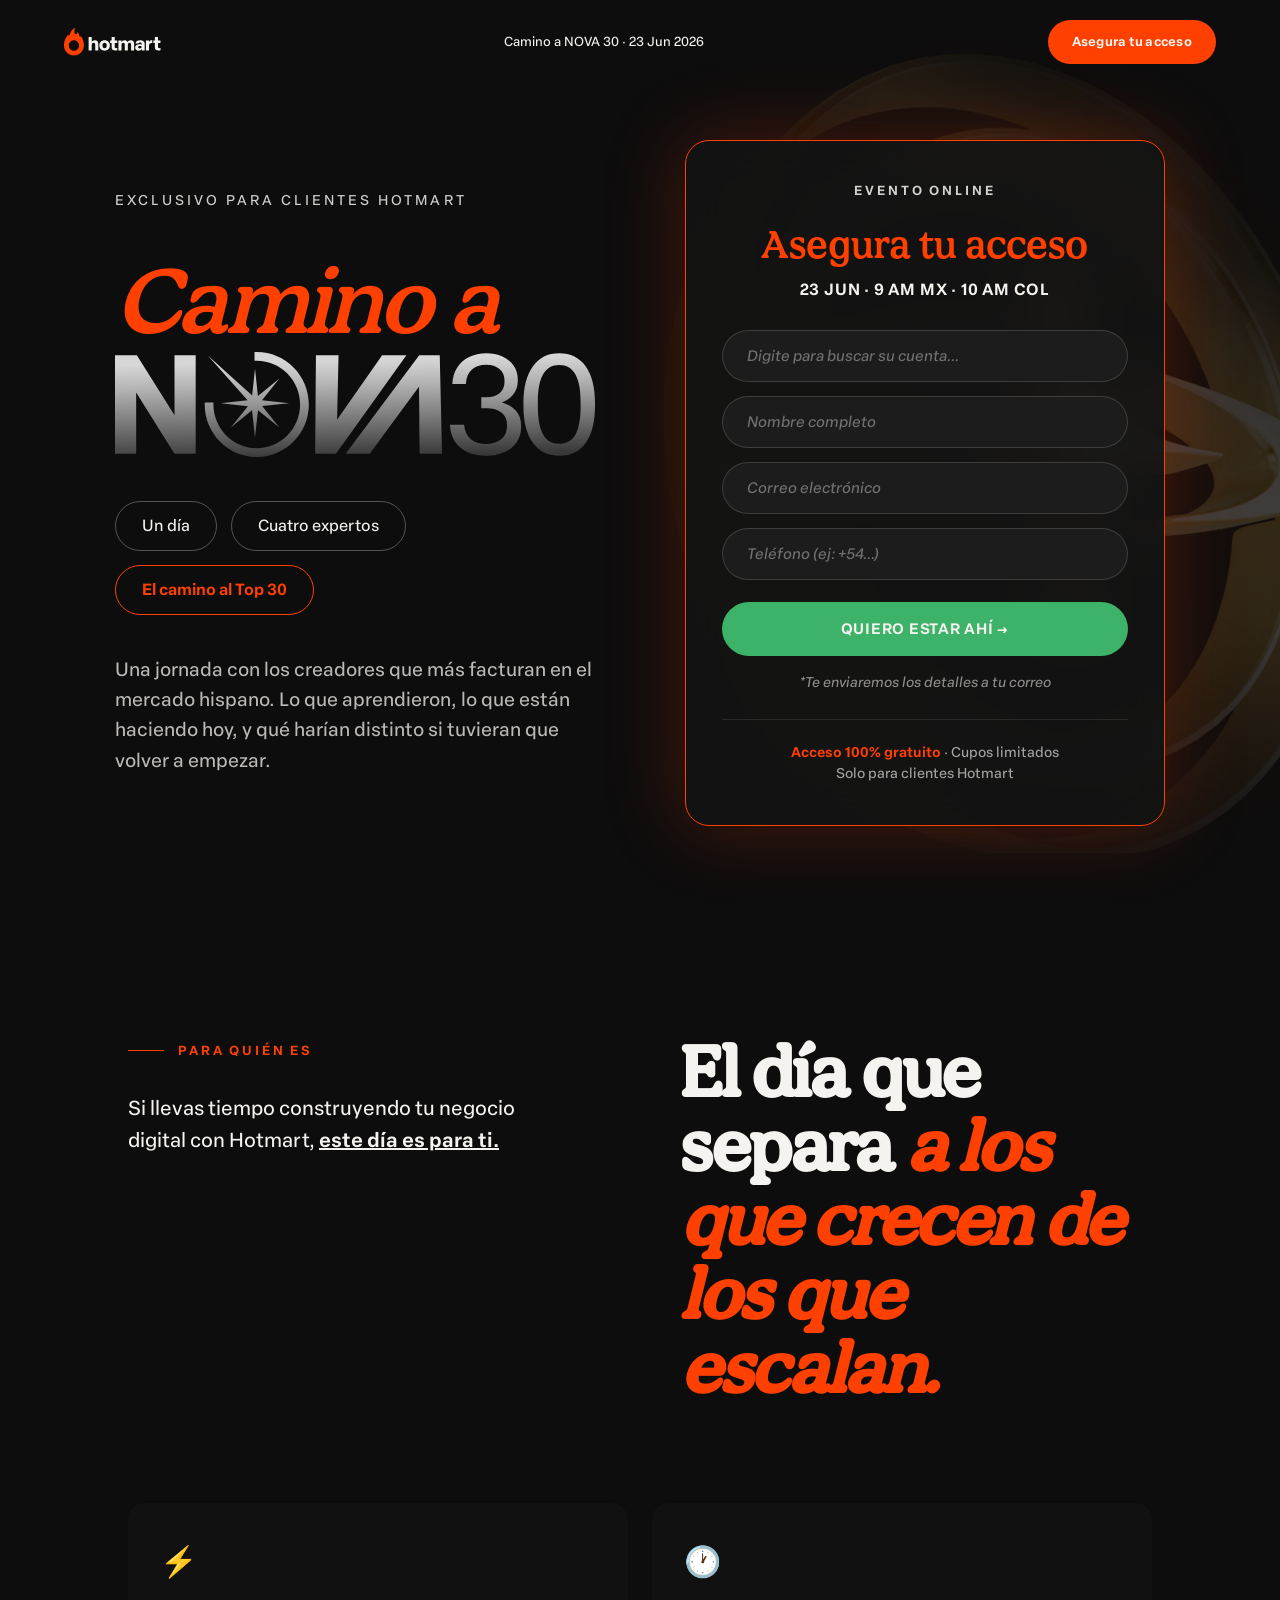
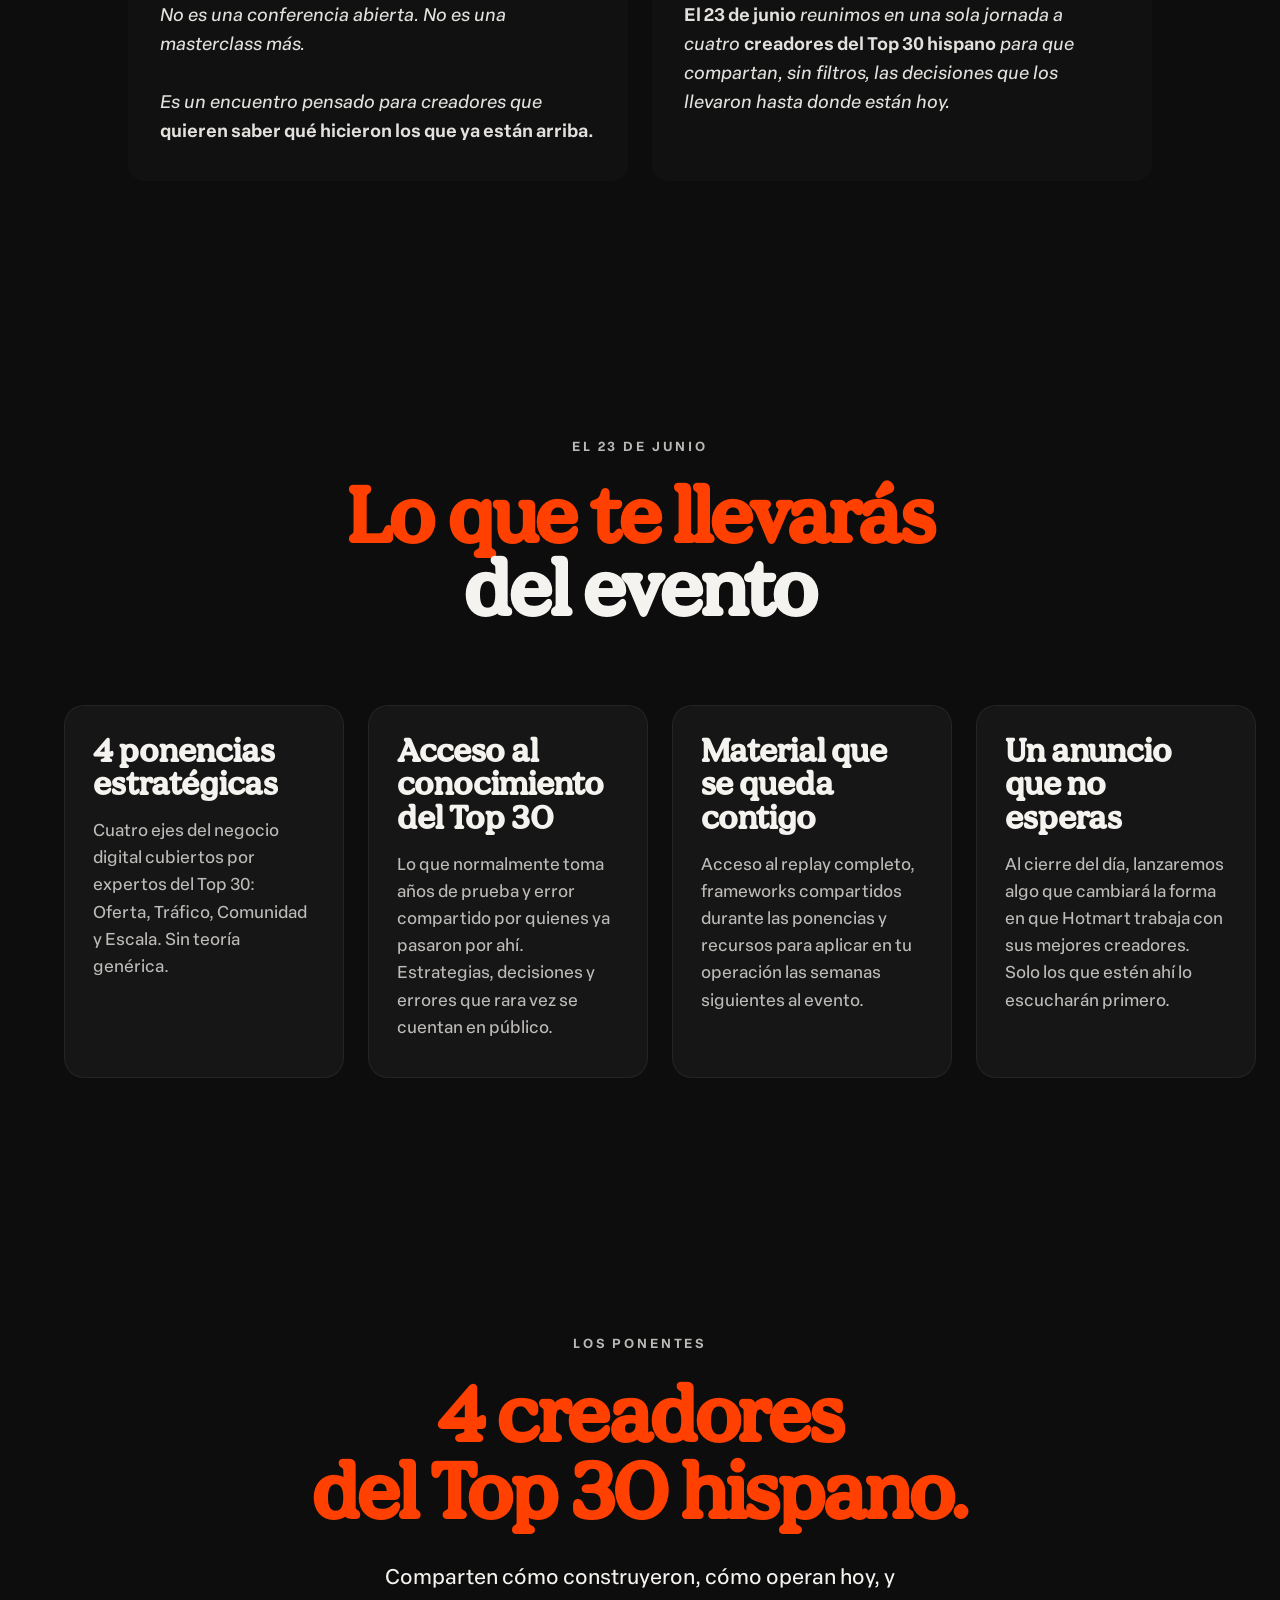
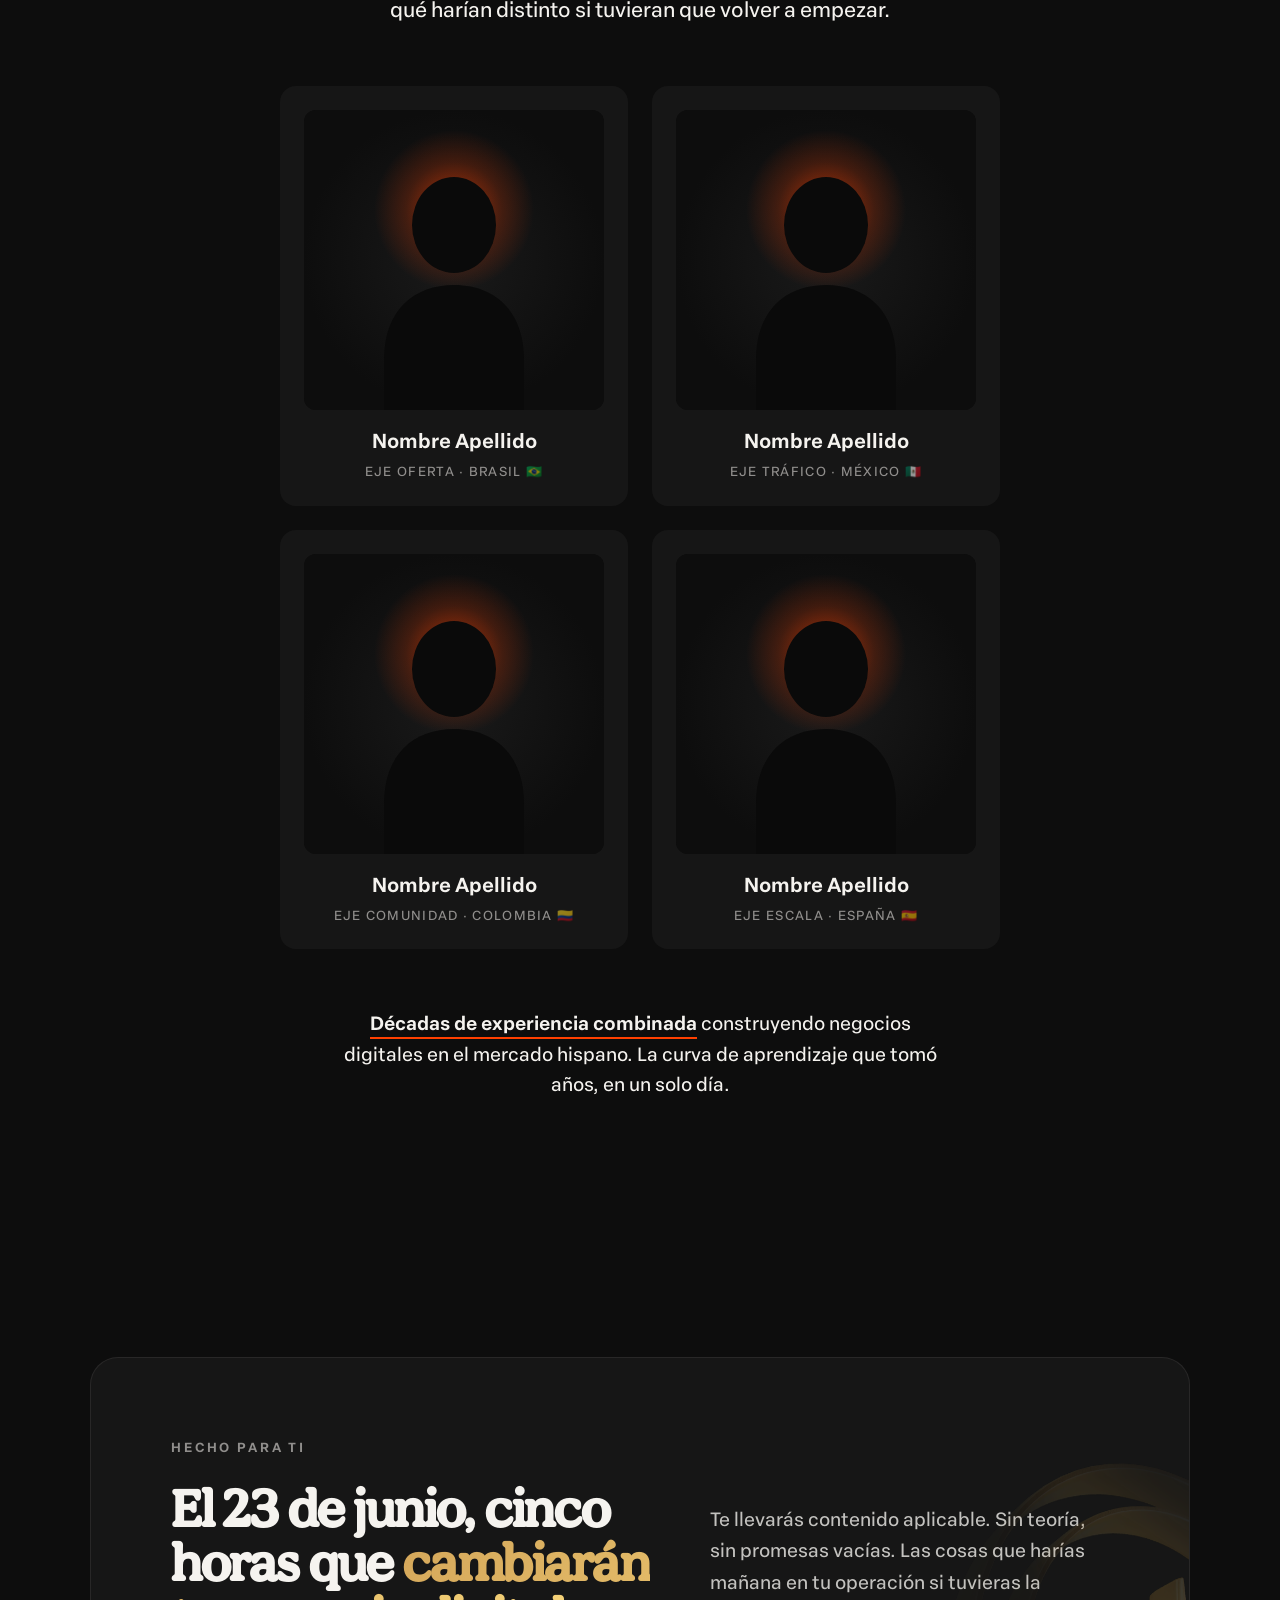
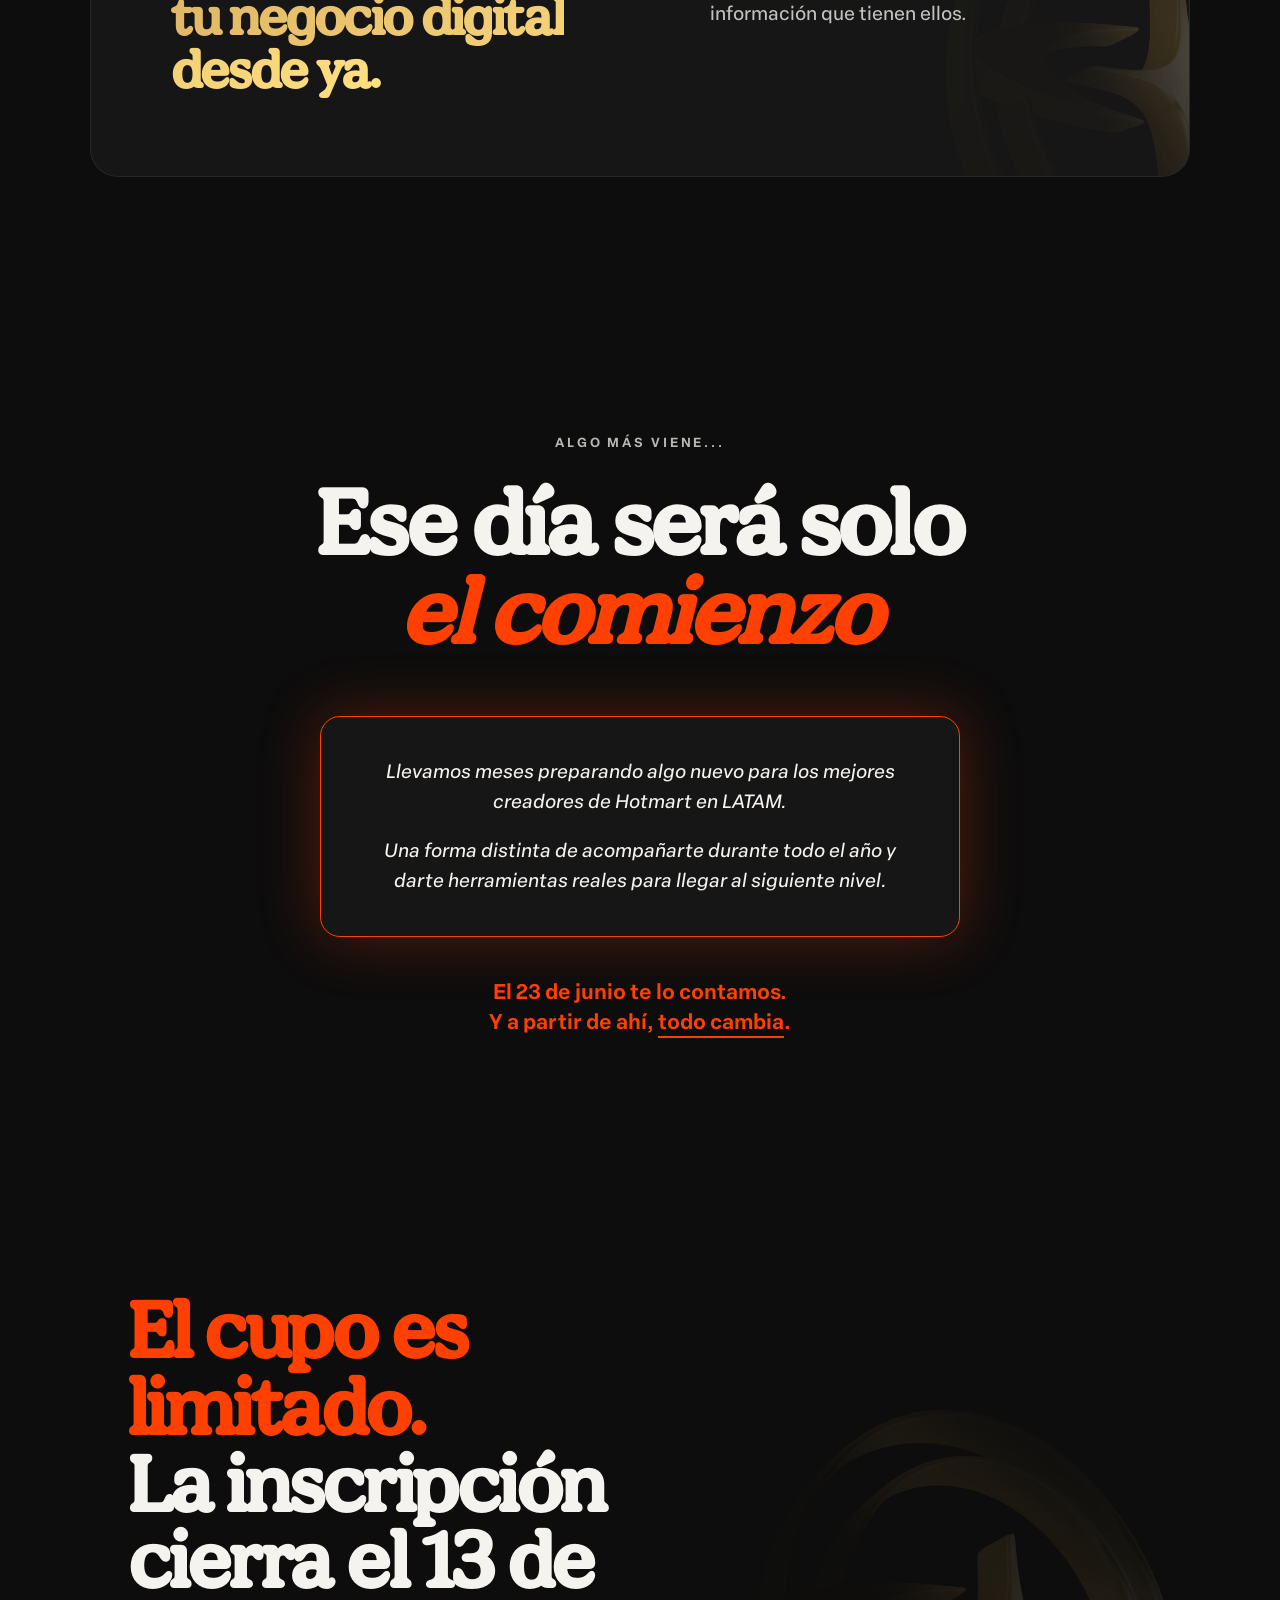
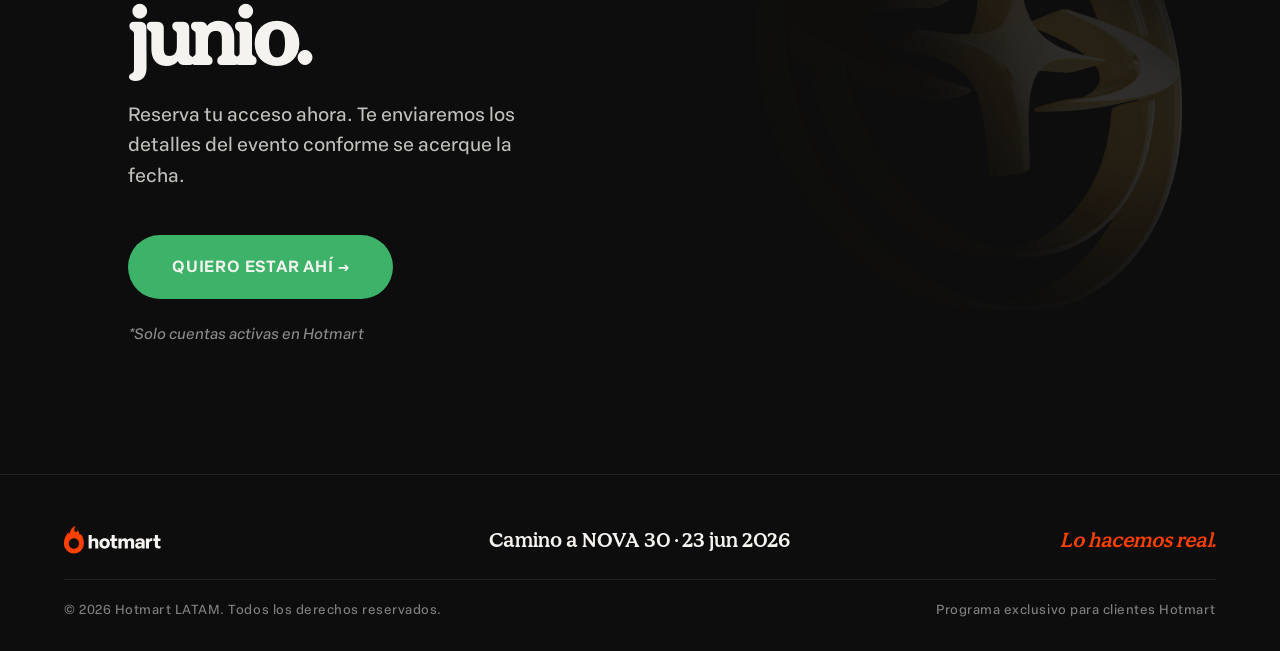
==== index.html @ ebf817f1 "fix: forzando deploy para leer clave api" ====
<!DOCTYPE html>
<html lang="es">
<head>
<meta charset="UTF-8">
<meta name="viewport" content="width=device-width, initial-scale=1.0">
<title>Camino a NOVA 30 — Hotmart</title>
<meta name="description" content="Una jornada con los creadores que más facturan en el mercado hispano. 23 de junio 2026. Exclusivo para clientes Hotmart.">
<meta property="og:title" content="Camino a NOVA 30 — Hotmart">
<meta property="og:description" content="Un día. Cuatro expertos. El camino al Top 30.">
<meta property="og:type" content="website">
<link rel="preload" href="assets/fonts/HotmartDisplay-Regular.woff2" as="font" type="font/woff2" crossorigin>
<link rel="preload" href="assets/fonts/HotmartSansRegular.woff2" as="font" type="font/woff2" crossorigin>
<link rel="stylesheet" href="css/base.css">
<link rel="stylesheet" href="css/blocks.css">
</head>
<body>

<!-- Grano global -->
<div class="grain-overlay"></div>

<!-- ============ NAV ============ -->
<nav class="nav" id="nav">
  <a href="#hero" class="nav-logo">
    <img src="assets/logos/ES_Hotmart_Logo_02_Color_Negative.svg" alt="Hotmart">
  </a>
  <div class="nav-meta">
    <span>Camino a NOVA 30 · 23 Jun 2026</span>
  </div>
  <a href="#form-target" class="nav-cta">Asegura tu acceso</a>
</nav>

<!-- ============ HERO ============ -->
<section class="hero" id="hero">
  <div class="hero-orb">
    <img src="assets/orbs/orb-gold.svg" alt="">
  </div>

  <div class="hero-content">
    <div class="hero-eyebrow">EXCLUSIVO PARA CLIENTES HOTMART</div>

    <h1>
      <span class="hero-camino display">Camino a</span>
      <span class="hero-nova">
        <img src="assets/logos/nova30-logo.svg" alt="NOVA 30">
      </span>
    </h1>

    <div class="hero-chips">
      <span class="hero-chip">Un día</span>
      <span class="hero-chip">Cuatro expertos</span>
      <span class="hero-chip accent">El camino al Top 30</span>
    </div>

    <p class="hero-subtitle">
      Una jornada con los creadores que más facturan en el mercado hispano. Lo que aprendieron, lo que están haciendo hoy, y qué harían distinto si tuvieran que volver a empezar.
    </p>
  </div>

  <div class="hero-form-wrap" id="form-target">
    <form class="hero-form" id="hero-form" novalidate>
      <p class="form-tag">EVENTO ONLINE</p>
      <h2 class="form-title">Asegura tu acceso</h2>
      <p class="form-date">23 JUN · 9 AM MX · 10 AM COL</p>

    <div class="form-field">
      <input list="contas-list" id="conta-input" class="form-input" placeholder="Digite para buscar su cuenta..." required>
      <datalist id="contas-list">
        </datalist>
      <input type="hidden" name="unique_id" id="unique_id_real">
    </div>

    <div class="form-field">
      <input type="text" name="name" id="nome-completo" class="form-input" placeholder="Nombre completo" required autocomplete="name">
    </div>

    <div class="form-field">
      <input type="email" name="email" id="correo-electronico" class="form-input" placeholder="Correo electrónico" required autocomplete="email">
    </div>

    <div class="form-field">
      <input type="tel" name="phone" id="telefono-cliente" class="form-input" placeholder="Teléfono (ej: +54...)" required>
    </div>

      <button type="submit" class="form-submit">QUIERO ESTAR AHÍ →</button>

      <div class="form-error" role="alert"></div>
      <div class="form-success" role="status"></div>

      <p class="form-helper">*Te enviaremos los detalles a tu correo</p>

      <div class="form-trust">
        <strong>Acceso 100% gratuito</strong> · Cupos limitados<br>
        Solo para clientes Hotmart
      </div>
    </form>
  </div>
</section>

<!-- ============ BLOQUE 2 — PARA QUIÉN ES ============ -->
<section class="para-quien">
  <div class="container">
    <div class="para-quien-grid">
      <div class="reveal">
        <div class="eyebrow">PARA QUIÉN ES</div>
        <p class="para-quien-intro">
          Si llevas tiempo construyendo tu negocio digital con Hotmart, <strong><u>este día es para ti.</u></strong>
        </p>
      </div>
      <div class="reveal" data-reveal-delay="100">
        <h2 class="para-quien-title display">
          El día que separa <em>a los que crecen de los que escalan.</em>
        </h2>
      </div>
    </div>

    <div class="para-quien-cards">
      <div class="pq-card reveal" data-reveal-delay="200">
        <div class="pq-card-icon">⚡</div>
        <p>
          <em>No es una conferencia abierta. No es una masterclass más.</em><br><br>
          Es un encuentro pensado para creadores que <strong>quieren saber qué hicieron los que ya están arriba.</strong>
        </p>
      </div>
      <div class="pq-card reveal" data-reveal-delay="300">
        <div class="pq-card-icon">🕐</div>
        <p>
          <em><strong>El 23 de junio</strong> reunimos en una sola jornada a cuatro <strong>creadores del Top 30 hispano</strong> para que compartan, sin filtros, las decisiones que los llevaron hasta donde están hoy.</em>
        </p>
      </div>
    </div>
  </div>
</section>

<!-- ============ BLOQUE 3 — QUÉ TE LLEVARÁS ============ -->
<section class="que-llevaras">
  <div class="que-llevaras-header reveal">
    <span class="que-llevaras-eyebrow">EL 23 DE JUNIO</span>
    <h2 class="que-llevaras-title display">
      <span class="accent">Lo que te llevarás</span><br>del evento
    </h2>
  </div>

  <div class="cards-carousel">
    <article class="card reveal">
      <h3 class="card-title">4 ponencias estratégicas</h3>
      <p class="card-body">
        Cuatro ejes del negocio digital cubiertos por expertos del Top 30: Oferta, Tráfico, Comunidad y Escala. Sin teoría genérica.
      </p>
      <img src="assets/illustrations/card-01-robot.svg" alt="" class="card-illustration">
    </article>

    <article class="card reveal" data-reveal-delay="100">
      <h3 class="card-title">Acceso al conocimiento del Top 30</h3>
      <p class="card-body">
        Lo que normalmente toma años de prueba y error compartido por quienes ya pasaron por ahí. Estrategias, decisiones y errores que rara vez se cuentan en público.
      </p>
      <img src="assets/illustrations/card-02-astronaut.svg" alt="" class="card-illustration">
    </article>

    <article class="card reveal" data-reveal-delay="200">
      <h3 class="card-title">Material que se queda contigo</h3>
      <p class="card-body">
        Acceso al replay completo, frameworks compartidos durante las ponencias y recursos para aplicar en tu operación las semanas siguientes al evento.
      </p>
      <img src="assets/illustrations/card-03-notebook.svg" alt="" class="card-illustration">
    </article>

    <article class="card reveal" data-reveal-delay="300">
      <h3 class="card-title">Un anuncio que no esperas</h3>
      <p class="card-body">
        Al cierre del día, lanzaremos algo que cambiará la forma en que Hotmart trabaja con sus mejores creadores. Solo los que estén ahí lo escucharán primero.
      </p>
      <img src="assets/illustrations/card-04-bird.svg" alt="" class="card-illustration">
    </article>
  </div>
</section>

<!-- ============ BLOQUE 4 — LOS PONENTES ============ -->
<section class="ponentes">
  <div class="container reveal">
    <div class="ponentes-eyebrow">LOS PONENTES</div>
    <h2 class="ponentes-title display">4 creadores<br>del Top 30 hispano.</h2>
    <p class="ponentes-subtitle">
      Comparten cómo construyeron, cómo operan hoy, y qué harían distinto si tuvieran que volver a empezar.
    </p>

    <div class="ponentes-grid">
      <div class="ponente-card">
        <div class="ponente-img"><img src="assets/speakers/placeholder.svg" alt=""></div>
        <div class="ponente-name">Nombre Apellido</div>
        <div class="ponente-eje">Eje Oferta · Brasil 🇧🇷</div>
      </div>
      <div class="ponente-card">
        <div class="ponente-img"><img src="assets/speakers/placeholder.svg" alt=""></div>
        <div class="ponente-name">Nombre Apellido</div>
        <div class="ponente-eje">Eje Tráfico · México 🇲🇽</div>
      </div>
      <div class="ponente-card">
        <div class="ponente-img"><img src="assets/speakers/placeholder.svg" alt=""></div>
        <div class="ponente-name">Nombre Apellido</div>
        <div class="ponente-eje">Eje Comunidad · Colombia 🇨🇴</div>
      </div>
      <div class="ponente-card">
        <div class="ponente-img"><img src="assets/speakers/placeholder.svg" alt=""></div>
        <div class="ponente-name">Nombre Apellido</div>
        <div class="ponente-eje">Eje Escala · España 🇪🇸</div>
      </div>
    </div>

    <p class="ponentes-footer">
      <strong>Décadas de experiencia combinada</strong> construyendo negocios digitales en el mercado hispano. La curva de aprendizaje que tomó años, en un solo día.
    </p>
  </div>
</section>

<!-- ============ BLOQUE 5 — PERSONALIZADO ============ -->
<section class="personalizado">
  <div class="personalizado-card gold">
    <img src="assets/orbs/orb-gold.svg" alt="" class="personalizado-orb">
    <div class="personalizado-content">
      <div class="personalizado-tag">HECHO PARA TI</div>
      <h2 class="personalizado-title display">
        El 23 de junio, cinco horas que <span class="accent">cambiarán tu negocio digital desde ya.</span>
      </h2>
    </div>
    <div class="personalizado-body">
      <p>Te llevarás contenido aplicable. Sin teoría, sin promesas vacías. Las cosas que harías mañana en tu operación si tuvieras la información que tienen ellos.</p>
    </div>
  </div>
</section>

<!-- ============ BLOQUE 6 — TEASER ============ -->
<section class="teaser">
  <div class="container reveal">
    <div class="teaser-eyebrow">ALGO MÁS VIENE...</div>
    <h2 class="teaser-title display">
      Ese día será solo<br><span class="accent">el comienzo</span>
    </h2>

    <div class="teaser-box reveal" data-reveal-delay="200">
      <p>Llevamos meses preparando algo nuevo para los mejores creadores de Hotmart en LATAM.</p>
      <p>Una forma distinta de acompañarte durante todo el año y darte herramientas reales para llegar al siguiente nivel.</p>
    </div>

    <p class="teaser-payoff reveal" data-reveal-delay="400">
      El 23 de junio te lo contamos.<br>Y a partir de ahí, <strong>todo cambia</strong>.
    </p>
  </div>
</section>

<!-- ============ BLOQUE 7 — CIERRE ============ -->
<section class="cierre" id="cierre">
  <img src="assets/orbs/orb-gold.svg" alt="" class="cierre-orb">
  <div class="container">
    <div class="cierre-content reveal">
      <h2 class="cierre-title display">
        <span class="accent">El cupo es limitado.</span><br>La inscripción cierra el 13 de junio.
      </h2>
      <p class="cierre-subtitle">
        Reserva tu acceso ahora. Te enviaremos los detalles del evento conforme se acerque la fecha.
      </p>
      <a href="#form-target" class="cierre-cta">QUIERO ESTAR AHÍ →</a>
      <p class="cierre-note">*Solo cuentas activas en Hotmart</p>
    </div>
  </div>
</section>

<!-- ============ FOOTER ============ -->
<footer class="footer">
  <div class="footer-grid">
    <div class="footer-logo">
      <img src="assets/logos/ES_Hotmart_Logo_02_Color_Negative.svg" alt="Hotmart">
    </div>
    <div class="footer-event">Camino a NOVA 30 · 23 jun 2026</div>
    <div class="footer-tagline">Lo hacemos real.</div>
  </div>
  <div class="footer-meta">
    <span>© 2026 Hotmart LATAM. Todos los derechos reservados.</span>
    <span>Programa exclusivo para clientes Hotmart</span>
  </div>
</footer>

<script src="js/main.js"></script>

<script>
document.addEventListener('DOMContentLoaded', function() {
    const contasInput = document.getElementById('conta-input');
    const datalist = document.getElementById('contas-list');
    const hiddenInput = document.getElementById('unique_id_real');
    
    let nombreGrupoSeleccionado = "";

    // 1. Descarga la lista de cuentas desde Vercel
    fetch('./comunidad_gold_account_names.json')
        .then(response => {
            if (!response.ok) throw new Error('Archivo de cuentas no encontrado');
            return response.json();
        })
        .then(data => {
            datalist.innerHTML = "";
            data.forEach(item => {
                const option = document.createElement('option');
                // Formato: Grupo - Nombre de la cuenta
                option.value = `${item.account_group_name} - ${item.user_account_name}`;
                option.setAttribute('data-id', item.unique_id);
                option.setAttribute('data-grupo', item.account_group_name);
                datalist.appendChild(option);
            });
            console.log("Cuentas cargadas con éxito.");
        })
        .catch(error => console.error('Error al cargar cuentas:', error));

    // 2. Detecta qué cuenta seleccionó el usuario para extraer su ID y Grupo
    contasInput.addEventListener('input', function() {
        const val = this.value;
        const options = datalist.options;
        hiddenInput.value = "";
        nombreGrupoSeleccionado = "";

        for (let i = 0; i < options.length; i++) {
            if (options[i].value === val) {
                hiddenInput.value = options[i].getAttribute('data-id');
                nombreGrupoSeleccionado = options[i].getAttribute('data-grupo');
                break;
            }
        }
    });

    // 3. Envía los datos de forma segura hacia api/subscribe.js
    document.getElementById('form-inscricao').addEventListener('submit', async function(e) {
        e.preventDefault();

        // Validación: Si el usuario escribió algo que no está en la lista
        if (!hiddenInput.value) {
            alert("Por favor, seleccione una cuenta válida de la lista desplegable.");
            return;
        }

        const datosFormulario = {
            email: document.getElementById('correo-electronico').value,
            nombre: document.getElementById('nome-completo').value,
            telefono: document.getElementById('telefono-cliente').value,
            unique_id: hiddenInput.value,
            nombre_grupo: nombreGrupoSeleccionado
        };

        // Cambiamos el estado del botón para que el usuario sepa que se está procesando
        const botonEnviar = document.querySelector('.form-submit');
        const textoOriginal = botonEnviar.innerText;
        botonEnviar.disabled = true;
        botonEnviar.innerText = "Procesando...";

        try {
            const respuesta = await fetch('/api/subscribe', {
                method: 'POST',
                headers: { 'Content-Type': 'application/json' },
                body: JSON.stringify(datosFormulario)
            });

            if (respuesta.ok) {
                alert("¡Inscripción exitosa!");
                this.reset();
            } else {
                alert("Hubo un error en la inscripción. Por favor, intente de nuevo.");
            }
        } catch (error) {
            console.error("Error de conexión:", error);
            alert("Error de conexión con el servidor.");
        } finally {
            botonEnviar.disabled = false;
            botonEnviar.innerText = textoOriginal;
        }
    });
});
</script>

</body>
</html>
---- css/base.css ----
/* ============================================
   FUENTES HOTMART OFICIALES
   ============================================ */
@font-face {
  font-family: 'Hotmart Display';
  src: url('../assets/fonts/HotmartDisplay-Regular.woff2') format('woff2');
  font-weight: 400;
  font-style: normal;
  font-display: swap;
}
@font-face {
  font-family: 'Hotmart Sans';
  src: url('../assets/fonts/HotmartSansLight.woff2') format('woff2');
  font-weight: 300;
  font-style: normal;
  font-display: swap;
}
@font-face {
  font-family: 'Hotmart Sans';
  src: url('../assets/fonts/HotmartSansRegular.woff2') format('woff2');
  font-weight: 400;
  font-style: normal;
  font-display: swap;
}
@font-face {
  font-family: 'Hotmart Sans';
  src: url('../assets/fonts/HotmartSans-Italic.woff2') format('woff2');
  font-weight: 400;
  font-style: italic;
  font-display: swap;
}
@font-face {
  font-family: 'Hotmart Sans';
  src: url('../assets/fonts/HotmartSansBold.woff2') format('woff2');
  font-weight: 700;
  font-style: normal;
  font-display: swap;
}

/* ============================================
   VARIABLES GLOBALES (fácil de editar)
   ============================================ */
:root {
  /* Colores Hotmart oficiales */
  --orange: #FF4000;
  --orange-hover: #E63800;
  --black: #0D0D0D;
  --black-soft: #1A1A1A;
  --black-card: #161616;
  --cream: #F5F3EF;
  --cream-warm: #EFEAE0;
  --grey-200: #D9D2C7;
  --grey-500: #8A8580;
  --grey-700: #4A4642;

  /* Variantes por tier */
  --gold: #D4A75A;
  --gold-light: #FFE082;
  --silver: #C0C0C0;
  --silver-light: #F0F0F0;
  --titanium: #B85A30;

  /* CTA — el botón verde del diseño */
  --cta-green: #3DB36A;
  --cta-green-hover: #2E9856;

  /* Tipografía */
  --font-display: 'Hotmart Display', Georgia, serif;
  --font-body: 'Hotmart Sans', -apple-system, BlinkMacSystemFont, sans-serif;

  /* Espaciado */
  --container: 1280px;
  --padding-section: clamp(80px, 10vw, 160px);
  --padding-x: clamp(20px, 5vw, 80px);

  /* Animación */
  --ease-out: cubic-bezier(0.16, 1, 0.3, 1);
  --ease-smooth: cubic-bezier(0.4, 0, 0.2, 1);
}

/* ============================================
   RESET MINIMAL
   ============================================ */
*, *::before, *::after {
  margin: 0;
  padding: 0;
  box-sizing: border-box;
}

html {
  scroll-behavior: smooth;
  overflow-x: hidden;
  scroll-padding-top: 90px;
}

body {
  background: var(--black);
  color: var(--cream);
  font-family: var(--font-body);
  font-size: 16px;
  line-height: 1.5;
  -webkit-font-smoothing: antialiased;
  -moz-osx-font-smoothing: grayscale;
  overflow-x: hidden;
}

img, svg {
  max-width: 100%;
  display: block;
}

button, input {
  font-family: inherit;
  font-size: inherit;
}

a {
  color: inherit;
  text-decoration: none;
}

/* ============================================
   UTILIDADES
   ============================================ */
.container {
  max-width: var(--container);
  margin: 0 auto;
  padding: 0 var(--padding-x);
}

.display {
  font-family: var(--font-display);
  letter-spacing: -0.02em;
  line-height: 0.95;
}

.eyebrow {
  color: var(--orange);
  font-size: 13px;
  font-weight: 700;
  letter-spacing: 0.22em;
  text-transform: uppercase;
  display: inline-flex;
  align-items: center;
  gap: 14px;
  margin-bottom: 32px;
}

.eyebrow::before {
  content: "";
  width: 36px;
  height: 1px;
  background: currentColor;
}

/* Grano sutil global */
.grain-overlay {
  position: fixed;
  inset: 0;
  pointer-events: none;
  z-index: 1000;
  opacity: 0.04;
  background-image: url('../assets/textures/grain.svg');
  background-size: 200px 200px;
  mix-blend-mode: overlay;
}

/* Animación de entrada al hacer scroll */
.reveal {
  opacity: 0;
  transform: translateY(40px);
  transition: opacity 0.8s var(--ease-out), transform 0.8s var(--ease-out);
}

.reveal.visible {
  opacity: 1;
  transform: translateY(0);
}

/* Reduced motion */
@media (prefers-reduced-motion: reduce) {
  *, *::before, *::after {
    animation-duration: 0.01ms !important;
    animation-iteration-count: 1 !important;
    transition-duration: 0.01ms !important;
  }
  .reveal { opacity: 1; transform: none; }
}
---- css/blocks.css ----
/* ============================================
   NAVBAR FIJO
   ============================================ */
.nav {
  position: fixed;
  top: 0;
  left: 0;
  right: 0;
  z-index: 100;
  padding: 20px var(--padding-x);
  display: flex;
  justify-content: space-between;
  align-items: center;
  background: rgba(13, 13, 13, 0);
  backdrop-filter: blur(0);
  transition: all 0.4s var(--ease-smooth);
}

.nav.scrolled {
  background: rgba(13, 13, 13, 0.92);
  backdrop-filter: blur(16px);
  padding: 14px var(--padding-x);
  border-bottom: 1px solid rgba(245, 243, 239, 0.08);
}

.nav-logo img { height: 28px; }

.nav-meta {
  display: flex;
  align-items: center;
  gap: 14px;
  color: var(--cream);
  font-size: 13px;
  font-weight: 500;
  opacity: 0;
  transition: opacity 0.4s var(--ease-smooth);
}
.nav.scrolled .nav-meta { opacity: 1; }

.nav-cta {
  background: var(--orange);
  color: var(--cream);
  padding: 12px 24px;
  border-radius: 999px;
  font-weight: 700;
  font-size: 13px;
  letter-spacing: 0.02em;
  transition: all 0.2s var(--ease-smooth);
}
.nav-cta:hover {
  background: var(--orange-hover);
  transform: translateY(-1px);
}

/* ============================================
   HERO PRINCIPAL — Bloque 1
   ============================================ */
.hero {
  position: relative;
  min-height: 100vh;
  background: var(--black);
  padding: 140px clamp(60px, 9vw, 140px) 80px;
  display: grid;
  grid-template-columns: 1fr 1fr;
  gap: clamp(60px, 7vw, 120px);
  align-items: center;
  overflow: hidden;
  max-width: 1500px;
  margin: 0 auto;
}

/* Orbe del hero — estático, sin animaciones de scroll */
.hero-orb {
  position: absolute;
  top: 50%;
  right: -120px;
  transform: translateY(-50%);
  width: 800px;
  height: 800px;
  opacity: 0.55;
  pointer-events: none;
  z-index: 0;
  filter: drop-shadow(0 0 80px rgba(255, 64, 0, 0.15));
}

.hero-orb img {
  width: 100%;
  height: 100%;
}

.hero-content {
  position: relative;
  z-index: 2;
}

.hero-eyebrow {
  color: var(--cream);
  font-size: 14px;
  font-weight: 500;
  letter-spacing: 0.22em;
  text-transform: uppercase;
  margin-bottom: 44px;
  opacity: 0.85;
}

.hero-camino {
  display: block;
  font-family: var(--font-display);
  font-size: clamp(56px, 7vw, 96px);
  color: var(--orange);
  font-style: italic;
  font-weight: 400;
  line-height: 1;
  margin-bottom: 0;
}

.hero-nova {
  display: block;
  margin: 8px 0 44px;
  max-width: 600px;
}

.hero-nova img {
  width: 100%;
  height: auto;
}

.hero-chips {
  display: flex;
  gap: 14px;
  margin-bottom: 40px;
  flex-wrap: wrap;
}

.hero-chip {
  padding: 12px 26px;
  border-radius: 999px;
  border: 1.5px solid rgba(245, 243, 239, 0.3);
  font-size: 16px;
  font-weight: 500;
  color: var(--cream);
}

.hero-chip.accent {
  border-color: var(--orange);
  color: var(--orange);
  font-weight: 700;
}

.hero-subtitle {
  font-size: 19px;
  color: rgba(245, 243, 239, 0.75);
  line-height: 1.6;
  max-width: 540px;
}

/* ============================================
   HERO FORMULARIO (lado derecho)
   ============================================ */
.hero-form-wrap {
  position: relative;
  z-index: 5;
  justify-self: end;
  width: 100%;
  max-width: 480px;
}

.hero-form {
  position: relative;
  background: rgba(20, 20, 20, 0.85);
  backdrop-filter: blur(20px);
  border: 1.5px solid var(--orange);
  border-radius: 24px;
  padding: 40px 36px;
  box-shadow: 0 0 80px rgba(255, 64, 0, 0.25);
}

.form-tag {
  text-align: center;
  font-size: 13px;
  letter-spacing: 0.22em;
  color: var(--cream);
  text-transform: uppercase;
  margin-bottom: 14px;
  opacity: 0.85;
  font-weight: 600;
}

.form-title {
  font-family: var(--font-display);
  font-size: clamp(28px, 3vw, 38px);
  font-weight: 400;
  text-align: center;
  color: var(--orange);
  margin-bottom: 6px;
}

.form-date {
  text-align: center;
  font-size: 16px;
  font-weight: 700;
  color: var(--cream);
  margin-bottom: 28px;
  letter-spacing: 0.05em;
}

.form-field {
  position: relative;
  margin-bottom: 14px;
}

.form-input {
  width: 100%;
  background: rgba(30, 30, 30, 0.9);
  border: 1px solid rgba(245, 243, 239, 0.15);
  border-radius: 999px;
  padding: 16px 24px;
  color: var(--cream);
  font-size: 15px;
  font-style: italic;
  transition: border-color 0.3s;
}

.form-input::placeholder {
  color: rgba(245, 243, 239, 0.4);
  font-style: italic;
}

.form-input:focus {
  outline: none;
  border-color: var(--orange);
  font-style: normal;
}

.form-submit {
  width: 100%;
  background: var(--cta-green);
  color: var(--cream);
  border: none;
  padding: 18px;
  border-radius: 999px;
  font-weight: 700;
  font-size: 15px;
  letter-spacing: 0.05em;
  cursor: pointer;
  text-transform: uppercase;
  margin-top: 8px;
  transition: all 0.2s;
}

.form-submit:hover {
  background: var(--cta-green-hover);
  transform: translateY(-1px);
}

.form-submit:disabled {
  opacity: 0.6;
  cursor: not-allowed;
  transform: none;
}

.form-helper {
  font-size: 14px;
  color: rgba(245, 243, 239, 0.55);
  text-align: center;
  margin-top: 16px;
  font-style: italic;
}

.form-trust {
  margin-top: 26px;
  padding-top: 22px;
  border-top: 1px solid rgba(245, 243, 239, 0.1);
  text-align: center;
  font-size: 14px;
  color: rgba(245, 243, 239, 0.65);
  line-height: 1.55;
}

.form-trust strong {
  color: var(--orange);
  font-weight: 700;
}

.form-error,
.form-success {
  margin-top: 12px;
  padding: 10px;
  border-radius: 8px;
  font-size: 13px;
  text-align: center;
  display: none;
}

.form-error { background: rgba(255, 64, 0, 0.15); color: var(--orange); }
.form-success { background: rgba(61, 179, 106, 0.15); color: var(--cta-green); }
.form-error.show, .form-success.show { display: block; }

/* ============================================
   BLOQUE 2 — PARA QUIÉN ES
   ============================================ */
.para-quien {
  position: relative;
  background: var(--black);
  padding: var(--padding-section) var(--padding-x);
  overflow: hidden;
}

.para-quien-grid {
  display: grid;
  grid-template-columns: 1fr 1fr;
  gap: 80px;
  align-items: start;
  position: relative;
  z-index: 2;
}

.para-quien-intro {
  font-size: 20px;
  color: var(--cream);
  line-height: 1.6;
  margin-bottom: 0;
  max-width: 420px;
}

.para-quien-intro strong { font-weight: 700; }

.para-quien-title {
  font-family: var(--font-display);
  font-size: clamp(40px, 5.5vw, 80px);
  color: var(--cream);
  line-height: 1.05;
  margin-bottom: 40px;
}

.para-quien-title em {
  color: var(--orange);
  font-style: italic;
}

.para-quien-cards {
  display: grid;
  grid-template-columns: 1fr 1fr;
  gap: 24px;
  margin-top: 60px;
  grid-column: 1 / -1;
  position: relative;
  z-index: 2;
}

.pq-card {
  background: rgba(20, 20, 20, 0.7);
  backdrop-filter: blur(10px);
  border-radius: 16px;
  padding: 36px 32px;
}

.pq-card-icon {
  width: 40px;
  height: 40px;
  margin-bottom: 22px;
  font-size: 30px;
}

.pq-card p {
  font-size: 18px;
  color: var(--cream);
  line-height: 1.6;
  font-style: italic;
  opacity: 0.92;
}

.pq-card p strong {
  font-weight: 700;
  font-style: normal;
  color: var(--cream);
}

/* ============================================
   BLOQUE 3 — QUÉ TE LLEVARÁS (CARRUSEL)
   ============================================ */
.que-llevaras {
  position: relative;
  background: var(--black);
  padding: var(--padding-section) 0;
  overflow: hidden;
}

.que-llevaras-header {
  text-align: center;
  padding: 0 var(--padding-x);
  margin-bottom: 80px;
}

.que-llevaras-eyebrow {
  display: block;
  color: var(--cream);
  font-size: 13px;
  letter-spacing: 0.22em;
  text-transform: uppercase;
  margin-bottom: 22px;
  opacity: 0.75;
  font-weight: 600;
}

.que-llevaras-title {
  font-family: var(--font-display);
  font-size: clamp(48px, 6vw, 88px);
  line-height: 0.95;
}

.que-llevaras-title .accent {
  color: var(--orange);
}

.cards-carousel {
  display: flex;
  gap: 24px;
  padding: 0 var(--padding-x);
  overflow-x: auto;
  scroll-snap-type: x mandatory;
  scroll-padding: var(--padding-x);
  scrollbar-width: none;
  -ms-overflow-style: none;
}

.cards-carousel::-webkit-scrollbar { display: none; }

.card {
  flex: 0 0 calc(25% - 18px);
  min-width: 280px;
  aspect-ratio: 3/4;
  border-radius: 20px;
  padding: 28px;
  position: relative;
  scroll-snap-align: start;
  transition: background 0.4s var(--ease-out), transform 0.4s var(--ease-out);
  display: flex;
  flex-direction: column;
  cursor: pointer;
  /* Estado por defecto: gris oscuro */
  background: var(--black-card);
  border: 1px solid rgba(245, 243, 239, 0.06);
  overflow: hidden;
}

.card:hover {
  transform: translateY(-8px);
  background: var(--orange);
  border-color: var(--orange);
}

.card-title {
  font-family: var(--font-display);
  font-size: 32px;
  color: var(--cream);
  line-height: 1.05;
  margin-bottom: 16px;
  margin-top: 0;
  transition: color 0.4s var(--ease-out);
}

.card:hover .card-title {
  color: var(--cream);
}

.card-body {
  font-size: 17px;
  color: rgba(245, 243, 239, 0.75);
  line-height: 1.6;
  flex: 1;
  transition: color 0.4s var(--ease-out);
}

.card:hover .card-body {
  color: var(--cream);
  opacity: 0.95;
}

.card-illustration {
  margin-top: auto;
  width: 110px;
  height: 110px;
  align-self: flex-end;
  /* Oculto por defecto, aparece al hacer hover */
  opacity: 0;
  transform: translateY(20px) scale(0.85);
  transition: opacity 0.4s var(--ease-out), transform 0.4s var(--ease-out);
}

.card:hover .card-illustration {
  opacity: 1;
  transform: translateY(0) scale(1);
}

/* ============================================
   BLOQUE 4 — LOS PONENTES
   ============================================ */
.ponentes {
  background: var(--black);
  padding: var(--padding-section) var(--padding-x);
  text-align: center;
}

.ponentes-eyebrow {
  font-size: 13px;
  letter-spacing: 0.22em;
  text-transform: uppercase;
  color: var(--cream);
  opacity: 0.75;
  margin-bottom: 22px;
  font-weight: 600;
}

.ponentes-title {
  font-family: var(--font-display);
  font-size: clamp(48px, 6vw, 88px);
  color: var(--orange);
  line-height: 1;
  margin-bottom: 32px;
}

.ponentes-subtitle {
  font-size: 21px;
  color: var(--cream);
  max-width: 540px;
  margin: 0 auto 60px;
  line-height: 1.55;
}

.ponentes-grid {
  display: grid;
  grid-template-columns: 1fr 1fr;
  gap: 24px;
  max-width: 720px;
  margin: 0 auto 60px;
}

.ponente-card {
  background: var(--black-card);
  border-radius: 16px;
  padding: 24px;
  text-align: center;
  transition: transform 0.4s var(--ease-out);
}

.ponente-card:hover { transform: translateY(-6px); }

.ponente-img {
  width: 100%;
  aspect-ratio: 1;
  border-radius: 12px;
  overflow: hidden;
  margin-bottom: 16px;
  background: #0A0A0A;
}

.ponente-img img {
  width: 100%;
  height: 100%;
  object-fit: cover;
}

.ponente-name {
  font-size: 20px;
  font-weight: 700;
  color: var(--cream);
  margin-bottom: 6px;
}

.ponente-eje {
  font-size: 13px;
  color: rgba(245, 243, 239, 0.55);
  letter-spacing: 0.1em;
  text-transform: uppercase;
}

.ponentes-footer {
  max-width: 600px;
  margin: 0 auto;
  font-size: 19px;
  color: var(--cream);
  line-height: 1.6;
}

.ponentes-footer strong {
  border-bottom: 2px solid var(--orange);
  padding-bottom: 2px;
}

/* ============================================
   BLOQUE 5 — PERSONALIZADO (variantes por tier)
   ============================================ */
.personalizado {
  position: relative;
  background: var(--black);
  padding: var(--padding-section) var(--padding-x);
  overflow: hidden;
}

.personalizado-card {
  position: relative;
  background: var(--black-card);
  border: 1px solid rgba(245, 243, 239, 0.08);
  border-radius: 28px;
  padding: 80px;
  display: grid;
  grid-template-columns: 1.2fr 1fr;
  gap: 60px;
  align-items: center;
  max-width: 1100px;
  margin: 0 auto;
  overflow: hidden;
}

.personalizado-card.gold {
  --tier-color: var(--gold);
  --tier-light: var(--gold-light);
}

/* Variantes adicionales (disponibles para otras versiones de la página)
.personalizado-card.platinum {
  --tier-color: var(--silver);
  --tier-light: var(--silver-light);
}
.personalizado-card.titanium {
  --tier-color: var(--titanium);
  --tier-light: #E08570;
}
*/

.personalizado-orb {
  position: absolute;
  right: -180px;
  top: 50%;
  transform: translate(0, -50%);
  width: 460px;
  height: 460px;
  opacity: 0.7;
  pointer-events: none;
  will-change: transform;
}

.personalizado-content {
  position: relative;
  z-index: 2;
}

.personalizado-tag {
  font-size: 13px;
  letter-spacing: 0.22em;
  color: rgba(245, 243, 239, 0.55);
  text-transform: uppercase;
  margin-bottom: 24px;
  font-weight: 600;
}

.personalizado-title {
  font-family: var(--font-display);
  font-size: clamp(36px, 4vw, 56px);
  color: var(--cream);
  line-height: 1.05;
}

.personalizado-title .accent {
  background: linear-gradient(135deg, var(--tier-color), var(--tier-light));
  -webkit-background-clip: text;
  background-clip: text;
  -webkit-text-fill-color: transparent;
}

.personalizado-body p {
  font-size: 19px;
  color: rgba(245, 243, 239, 0.78);
  line-height: 1.65;
}

/* ============================================
   BLOQUE 6 — TEASER
   ============================================ */
.teaser {
  position: relative;
  background: var(--black);
  padding: var(--padding-section) var(--padding-x);
  text-align: center;
  overflow: hidden;
}

.teaser-eyebrow {
  font-size: 13px;
  letter-spacing: 0.22em;
  color: var(--cream);
  opacity: 0.75;
  margin-bottom: 24px;
  text-transform: uppercase;
  font-weight: 600;
}

.teaser-title {
  font-family: var(--font-display);
  font-size: clamp(56px, 7vw, 96px);
  line-height: 1;
  margin-bottom: 60px;
}

.teaser-title .accent {
  color: var(--orange);
  font-style: italic;
}

.teaser-box {
  position: relative;
  display: inline-block;
  max-width: 640px;
  margin: 0 auto 40px;
  background: var(--black-card);
  border: 1px solid var(--orange);
  border-radius: 20px;
  padding: 40px 44px;
  box-shadow: 0 0 60px rgba(255, 64, 0, 0.3);
}

.teaser-box p {
  font-size: 19px;
  color: var(--cream);
  line-height: 1.6;
  font-style: italic;
  margin-bottom: 18px;
}

.teaser-box p:last-child { margin-bottom: 0; }

.teaser-payoff {
  font-size: 21px;
  color: var(--orange);
  font-weight: 700;
  max-width: 380px;
  margin: 0 auto;
  line-height: 1.4;
}

.teaser-payoff strong {
  border-bottom: 2px solid var(--orange);
  padding-bottom: 2px;
}

/* ============================================
   BLOQUE 7 — CIERRE
   ============================================ */
.cierre {
  position: relative;
  background: var(--black);
  padding: var(--padding-section) var(--padding-x);
  overflow: hidden;
}

.cierre-orb {
  position: absolute;
  right: 5%;
  top: 50%;
  transform: translateY(-50%);
  width: 500px;
  height: 500px;
  opacity: 0.4;
  pointer-events: none;
  will-change: transform;
}

.cierre-content {
  position: relative;
  z-index: 2;
  max-width: 560px;
}

.cierre-title {
  font-family: var(--font-display);
  font-size: clamp(48px, 6vw, 80px);
  line-height: 1;
  color: var(--cream);
  margin-bottom: 24px;
}

.cierre-title .accent { color: var(--orange); }

.cierre-subtitle {
  font-size: 19px;
  color: var(--cream);
  opacity: 0.78;
  line-height: 1.6;
  margin-bottom: 44px;
  max-width: 440px;
}

.cierre-cta {
  display: inline-block;
  background: var(--cta-green);
  color: var(--cream);
  padding: 20px 44px;
  border-radius: 999px;
  font-weight: 700;
  font-size: 16px;
  letter-spacing: 0.05em;
  text-transform: uppercase;
  transition: all 0.2s;
}

.cierre-cta:hover {
  background: var(--cta-green-hover);
  transform: translateY(-2px);
  box-shadow: 0 12px 30px rgba(61, 179, 106, 0.3);
}

.cierre-note {
  margin-top: 24px;
  font-size: 15px;
  color: rgba(245, 243, 239, 0.55);
  font-style: italic;
}

/* ============================================
   FOOTER
   ============================================ */
.footer {
  background: var(--black);
  border-top: 1px solid rgba(245, 243, 239, 0.08);
  padding: 50px var(--padding-x) 32px;
}

.footer-grid {
  display: grid;
  grid-template-columns: 1fr 1fr 1fr;
  gap: 40px;
  align-items: center;
  margin-bottom: 24px;
}

.footer-logo img { height: 28px; }
.footer-event {
  text-align: center;
  font-family: var(--font-display);
  font-size: 20px;
  color: var(--cream);
}
.footer-tagline {
  text-align: right;
  font-family: var(--font-display);
  font-style: italic;
  font-size: 20px;
  color: var(--orange);
}

.footer-meta {
  border-top: 1px solid rgba(245, 243, 239, 0.08);
  padding-top: 20px;
  display: flex;
  justify-content: space-between;
  font-size: 13px;
  color: rgba(245, 243, 239, 0.5);
  letter-spacing: 0.04em;
}

/* ============================================
   RESPONSIVE — MOBILE
   ============================================ */
@media (max-width: 980px) {
  .hero {
    grid-template-columns: 1fr;
    gap: 50px;
    padding-top: 120px;
  }
  .hero-orb {
    width: 500px;
    height: 500px;
    right: -150px;
    opacity: 0.3;
  }
  .hero-form-wrap { max-width: 100%; }
  .para-quien-grid { grid-template-columns: 1fr; gap: 40px; }
  .para-quien-cards { grid-template-columns: 1fr; }
  .ponentes-grid { grid-template-columns: 1fr 1fr; max-width: 480px; }
  .personalizado-card { grid-template-columns: 1fr; padding: 48px 32px; }
  .personalizado-orb { display: none; }
  .nav-meta { display: none; }
  .footer-grid { grid-template-columns: 1fr; text-align: center; gap: 24px; }
  .footer-tagline { text-align: center; }
  .footer-meta { flex-direction: column; gap: 8px; text-align: center; }
}

@media (max-width: 640px) {
  .ponentes-grid { grid-template-columns: 1fr 1fr; }
  .card { flex: 0 0 85%; min-width: 280px; }
  .hero-camino { font-size: 56px; }
  .personalizado-card { padding: 40px 24px; }
}
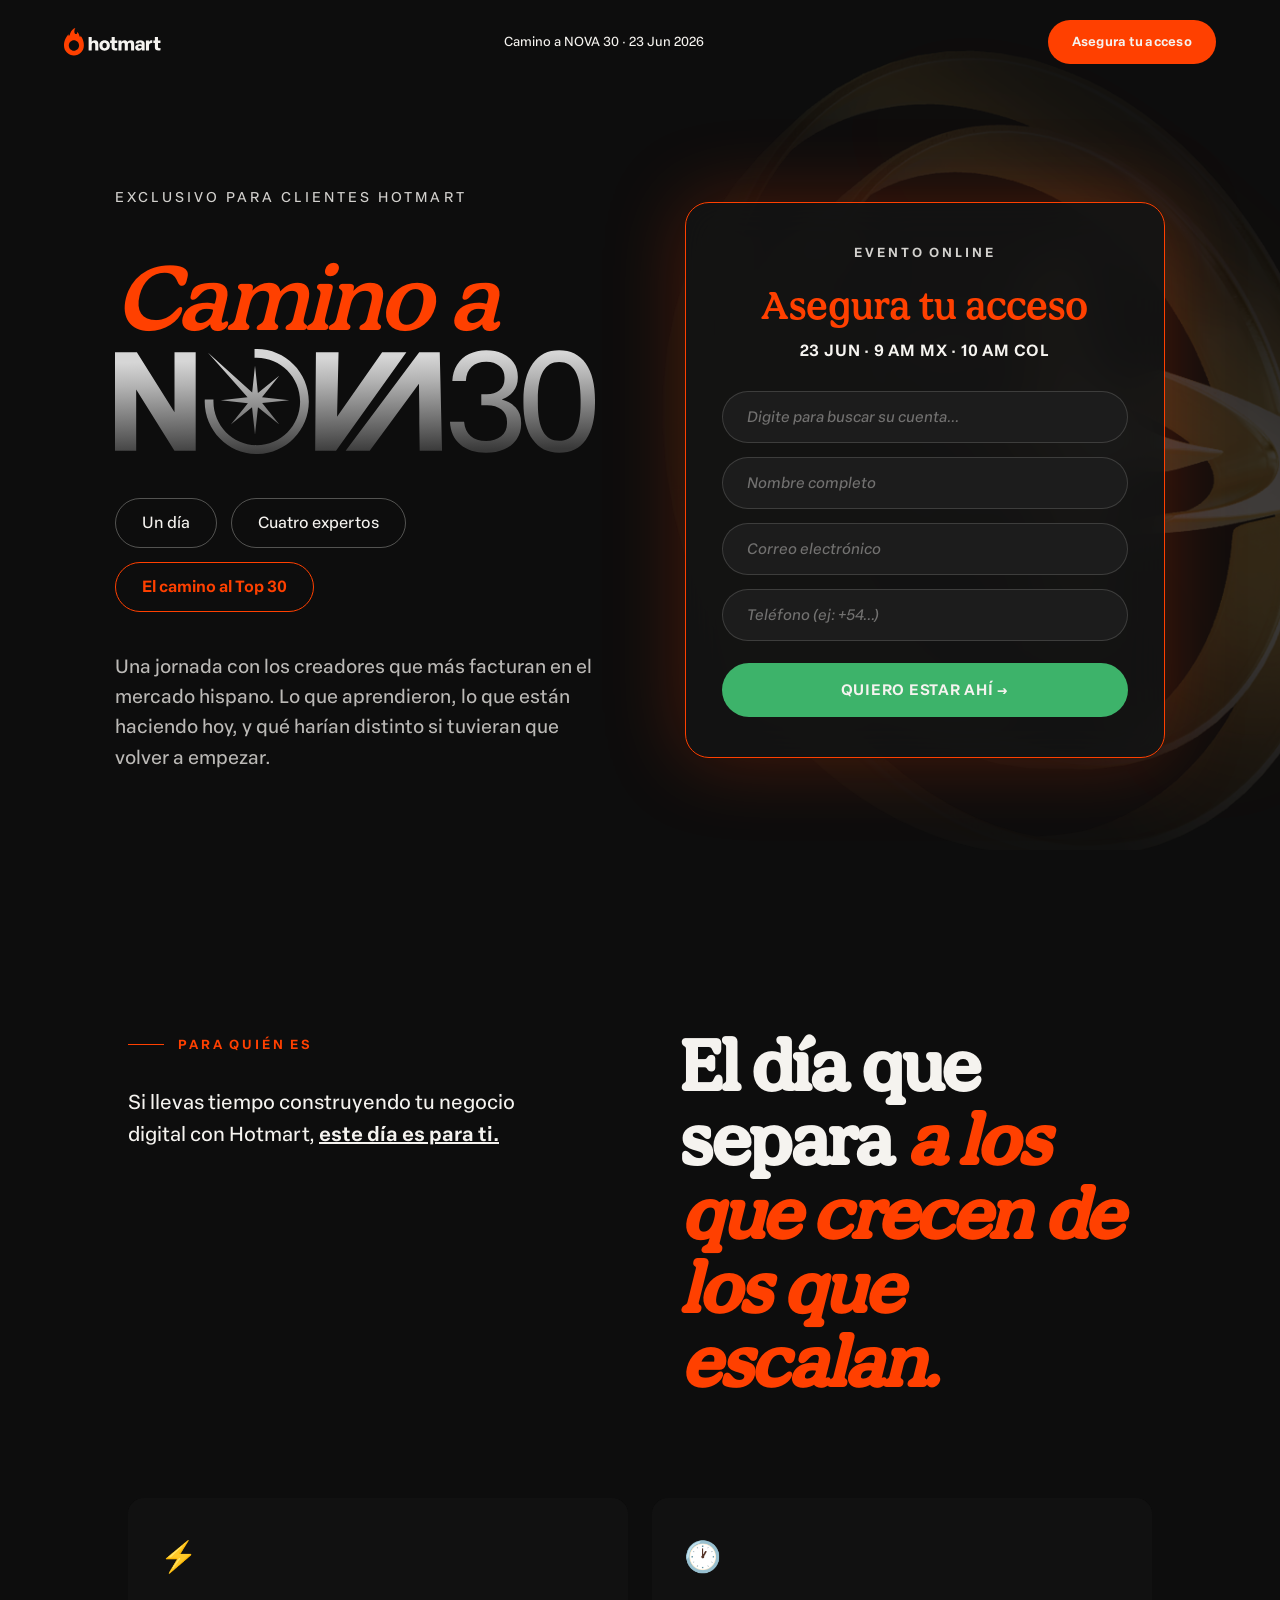
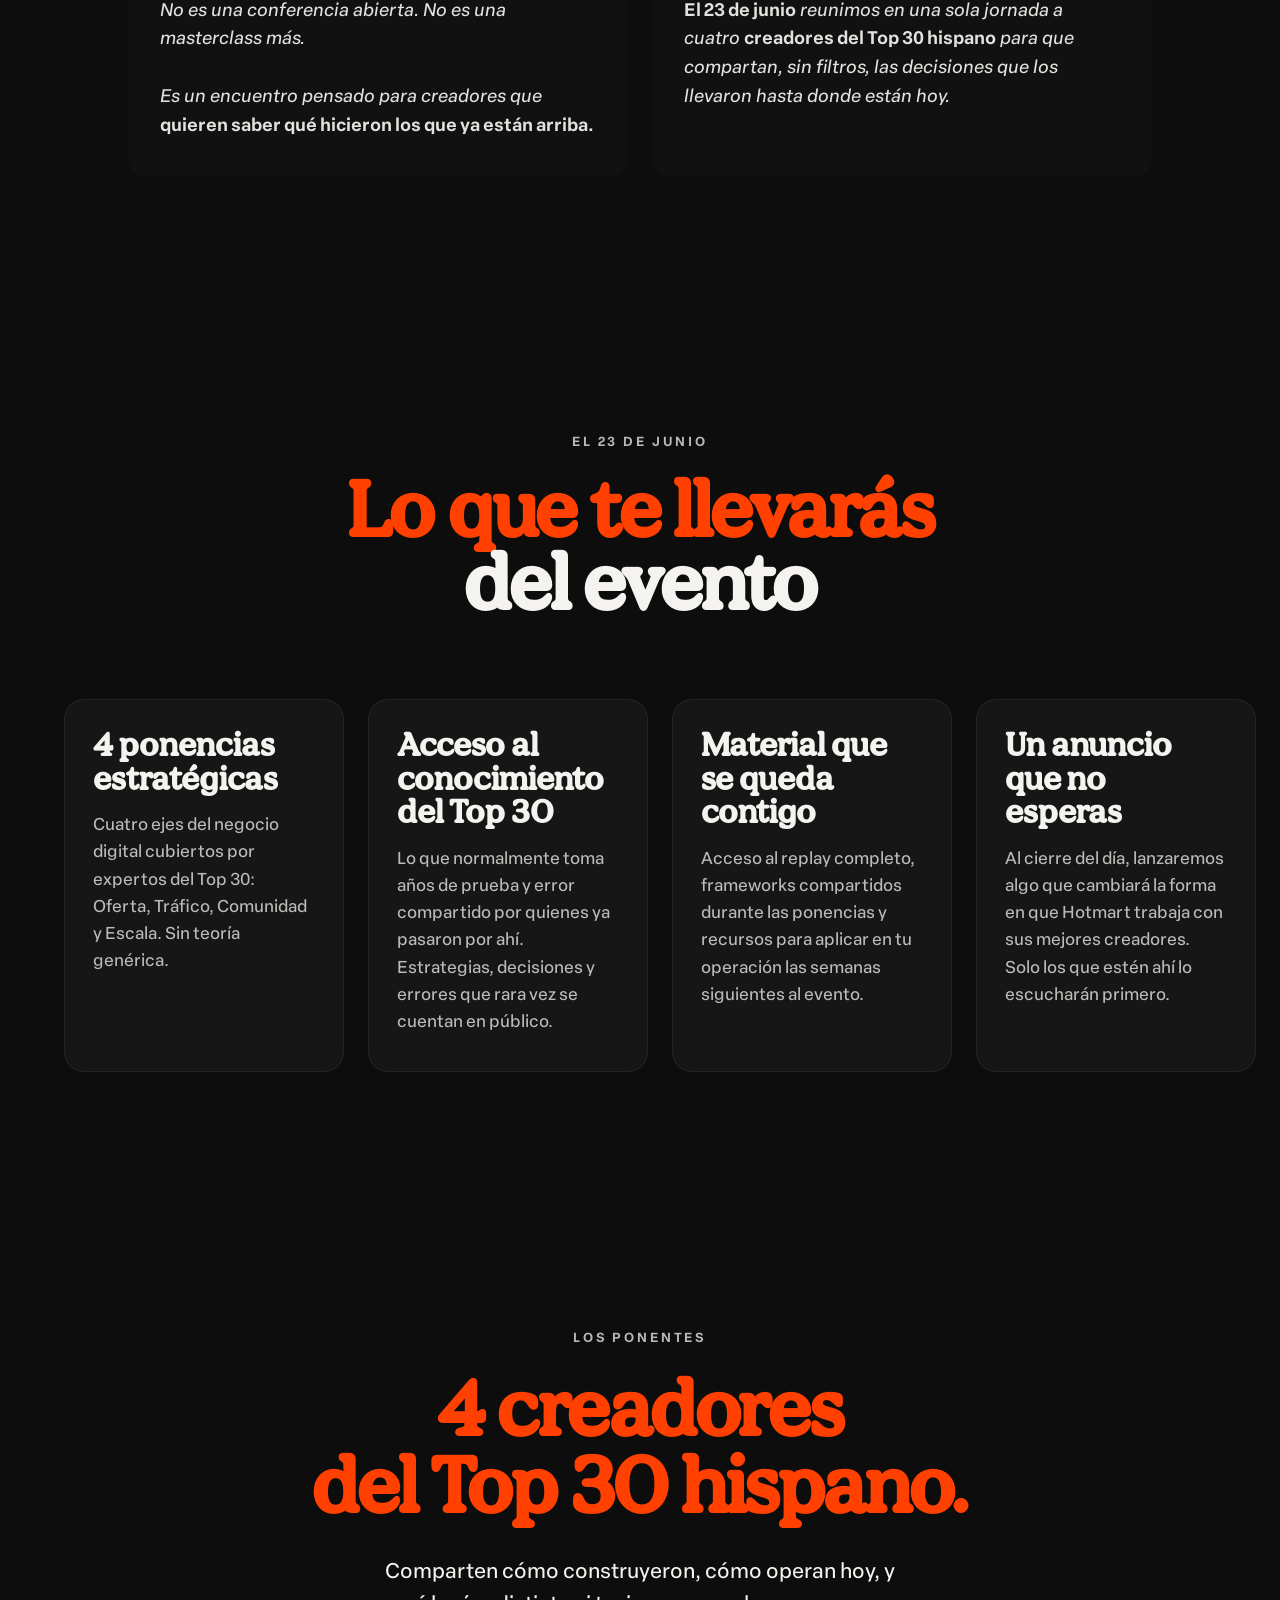
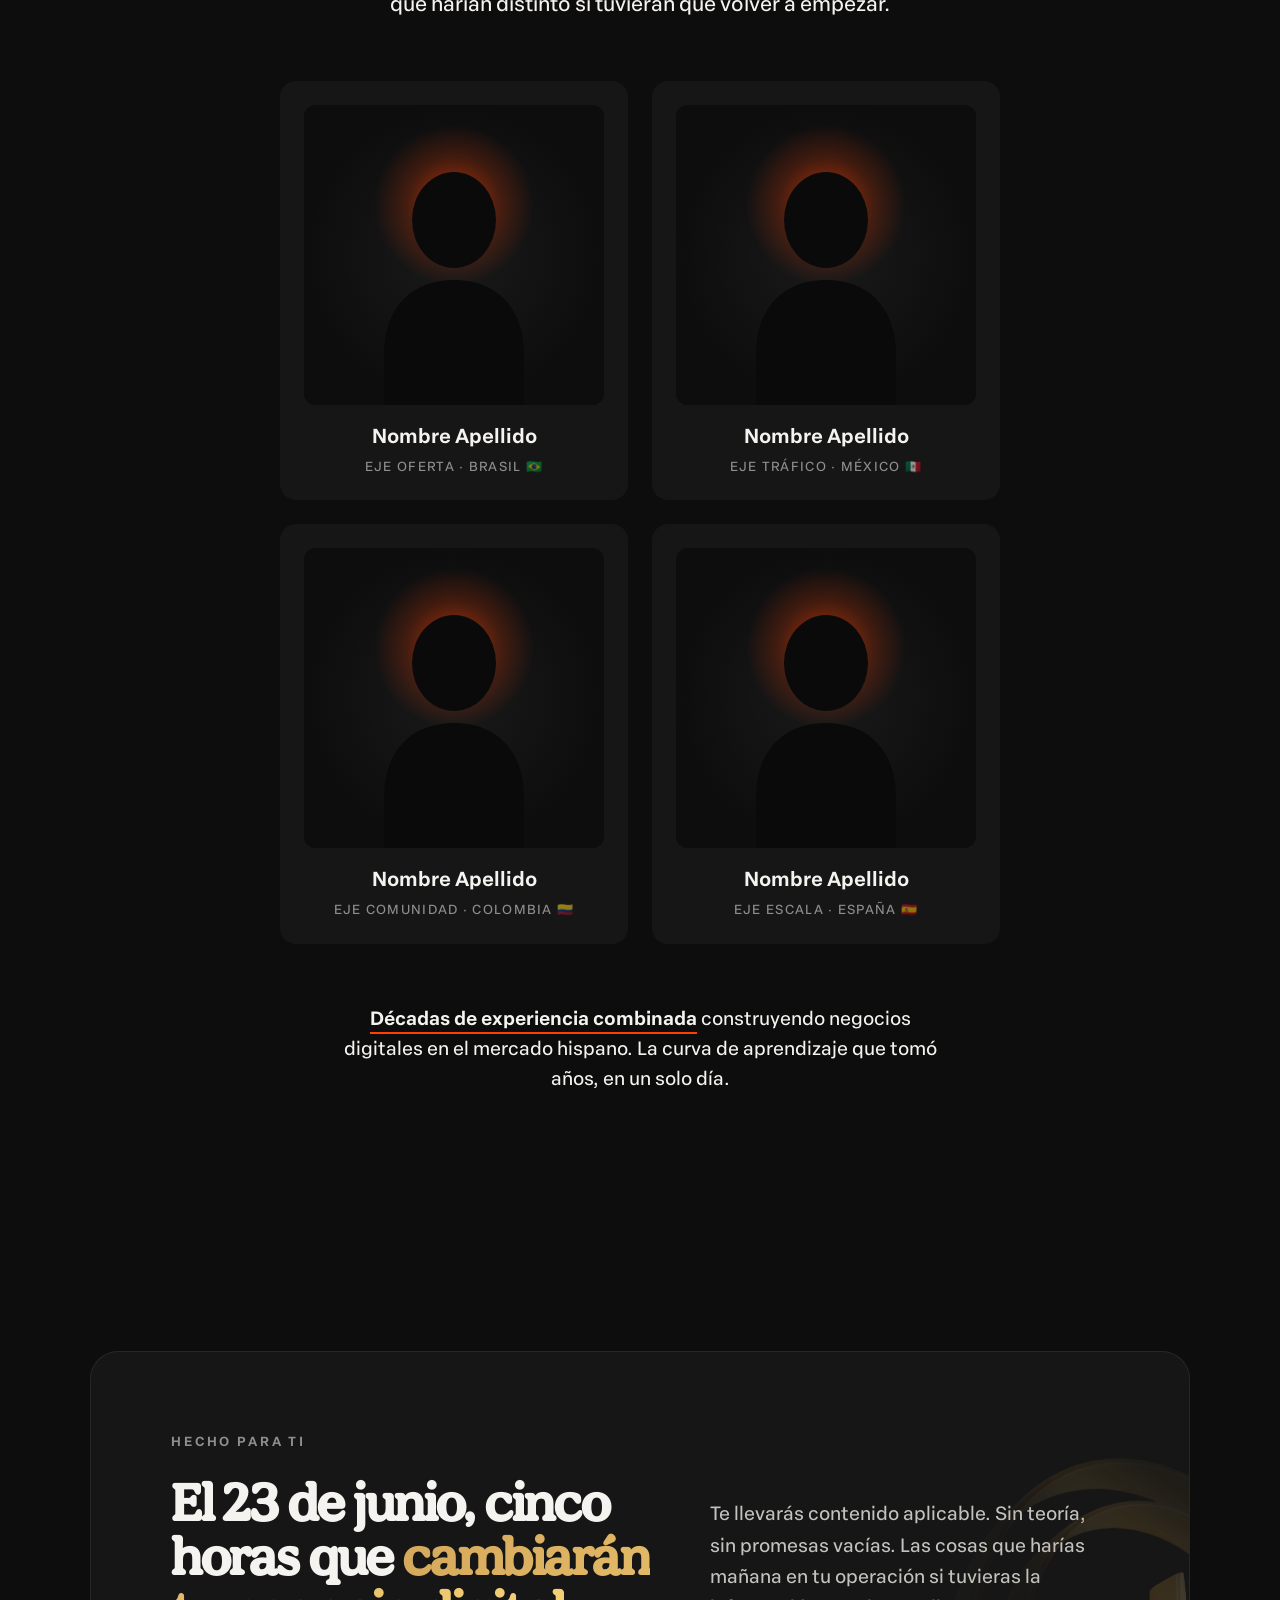
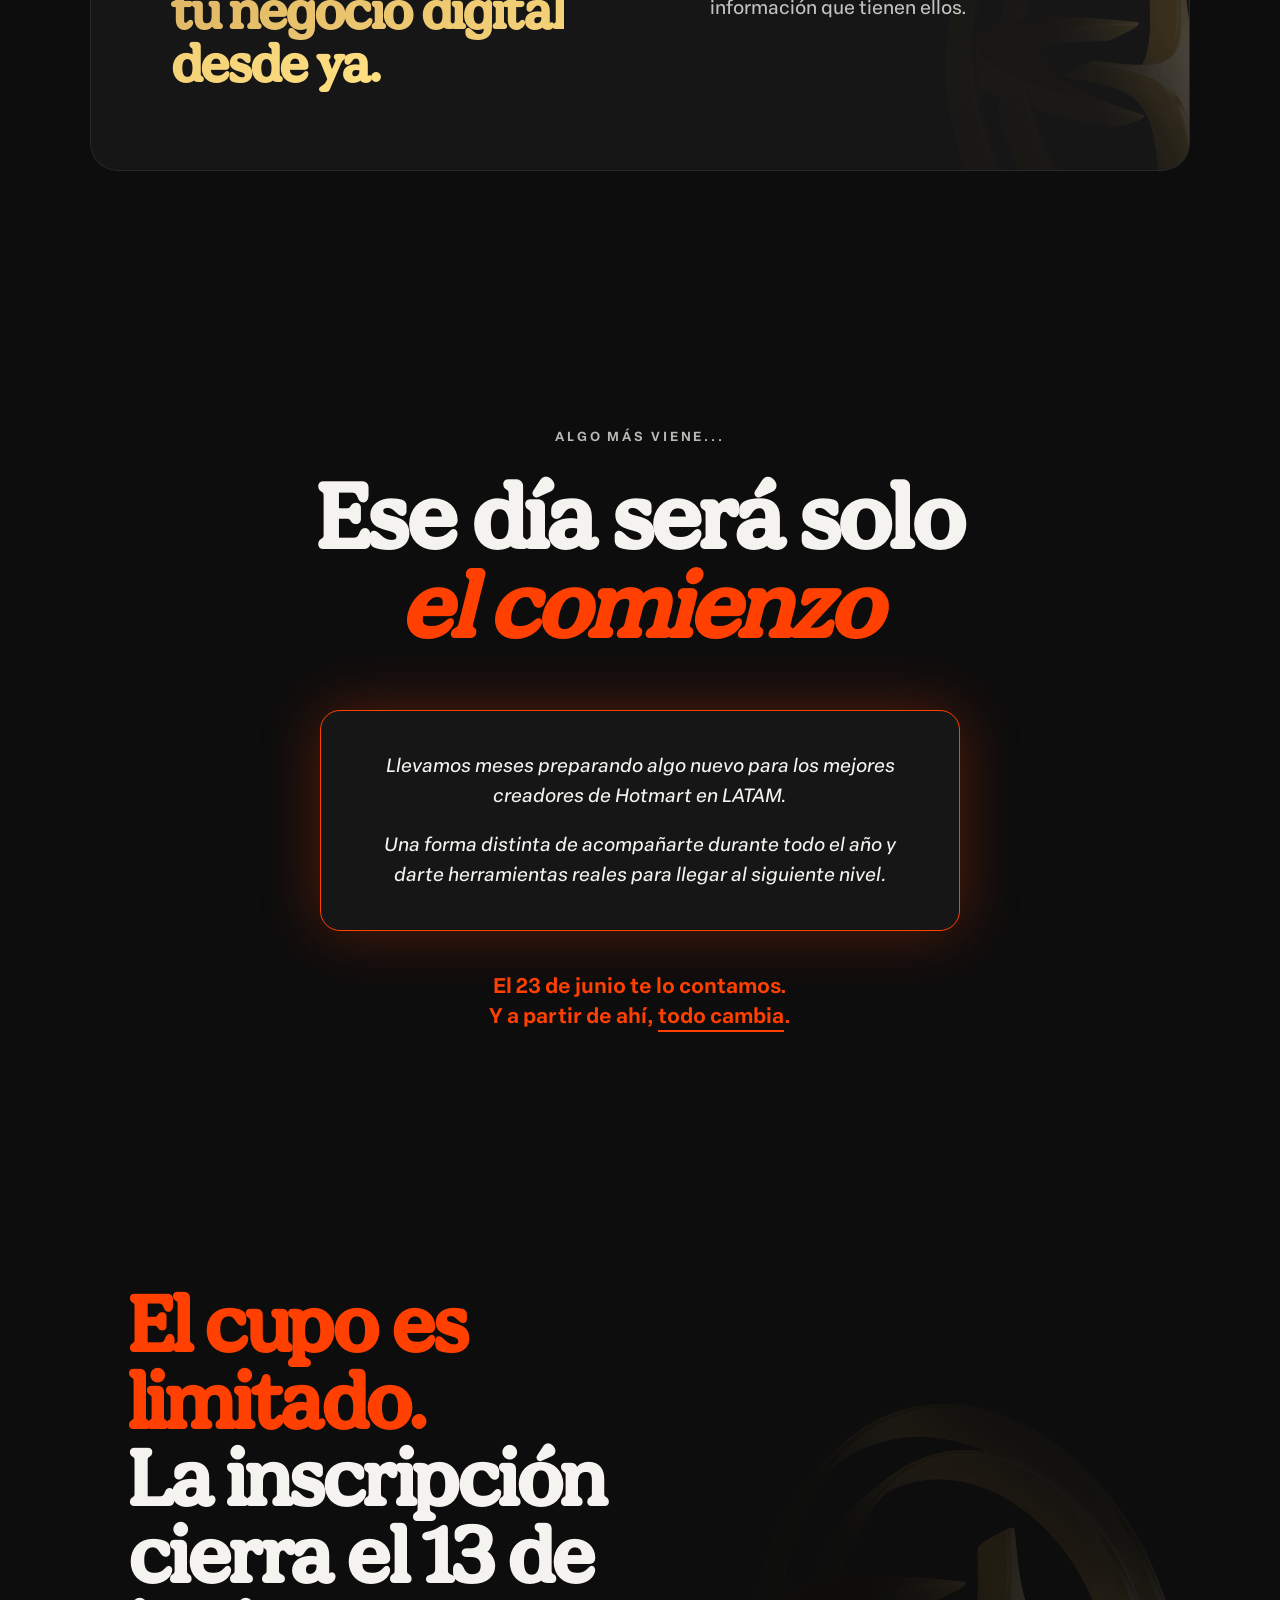
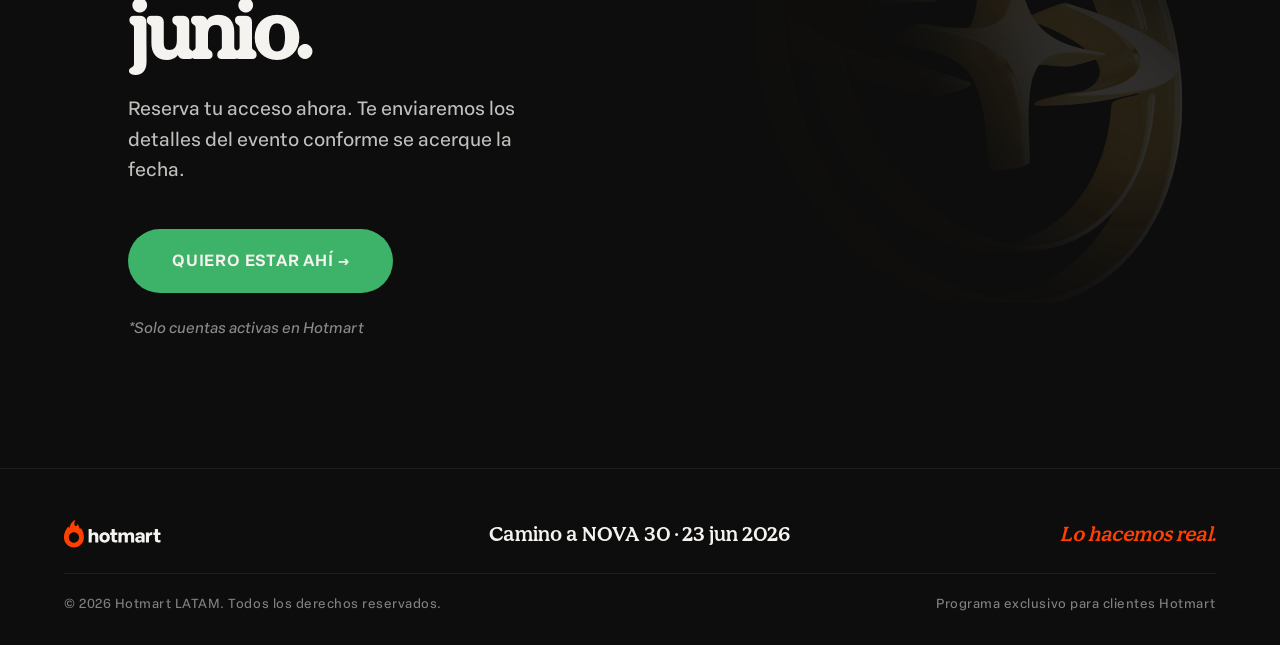
==== commit 7734daf7: "fix: ajustando nombres en html y java" ====
--- a/index.html
+++ b/index.html
@@ -58,41 +58,33 @@
 
   <div class="hero-form-wrap" id="form-target">
     <form class="hero-form" id="hero-form" novalidate>
-      <p class="form-tag">EVENTO ONLINE</p>
-      <h2 class="form-title">Asegura tu acceso</h2>
-      <p class="form-date">23 JUN · 9 AM MX · 10 AM COL</p>
-
-    <div class="form-field">
-      <input list="contas-list" id="conta-input" class="form-input" placeholder="Digite para buscar su cuenta..." required>
-      <datalist id="contas-list">
-        </datalist>
-      <input type="hidden" name="unique_id" id="unique_id_real">
-    </div>
-
-    <div class="form-field">
-      <input type="text" name="name" id="nome-completo" class="form-input" placeholder="Nombre completo" required autocomplete="name">
-    </div>
-
-    <div class="form-field">
-      <input type="email" name="email" id="correo-electronico" class="form-input" placeholder="Correo electrónico" required autocomplete="email">
-    </div>
-
-    <div class="form-field">
-      <input type="tel" name="phone" id="telefono-cliente" class="form-input" placeholder="Teléfono (ej: +54...)" required>
-    </div>
-
-      <button type="submit" class="form-submit">QUIERO ESTAR AHÍ →</button>
-
-      <div class="form-error" role="alert"></div>
-      <div class="form-success" role="status"></div>
-
-      <p class="form-helper">*Te enviaremos los detalles a tu correo</p>
-
-      <div class="form-trust">
-        <strong>Acceso 100% gratuito</strong> · Cupos limitados<br>
-        Solo para clientes Hotmart
-      </div>
-    </form>
+  <p class="form-tag">EVENTO ONLINE</p>
+  <h2 class="form-title">Asegura tu acceso</h2>
+  <p class="form-date">23 JUN · 9 AM MX · 10 AM COL</p>
+      
+  <div class="form-field">
+    <input list="contas-list" id="conta-input" class="form-input" placeholder="Digite para buscar su cuenta..." required>
+    <datalist id="contas-list">
+      </datalist>
+    <input type="hidden" name="unique_id" id="unique_id_real">
+  </div>
+  
+  <div class="form-field">
+    <input type="text" name="name" id="nome-completo" class="form-input" placeholder="Nombre completo" required autocomplete="name">
+  </div>
+  
+  <div class="form-field">
+    <input type="email" name="email" id="correo-electronico" class="form-input" placeholder="Correo electrónico" required autocomplete="email">
+  </div>
+  
+  <div class="form-field">
+    <input type="tel" name="phone" id="telefono-cliente" class="form-input" placeholder="Teléfono (ej: +54...)" required>
+  </div>
+  
+  <button type="submit" class="form-submit" id="btn-enviar">QUIERO ESTAR AHÍ →</button>
+  <div class="form-error" role="alert"></div>
+  <div class="form-success" role="status"></div>
+</form>
   </div>
 </section>
 
@@ -287,6 +279,7 @@
     const contasInput = document.getElementById('conta-input');
     const datalist = document.getElementById('contas-list');
     const hiddenInput = document.getElementById('unique_id_real');
+    const formulário = document.getElementById('hero-form');
     
     let nombreGrupoSeleccionado = "";
 
@@ -300,7 +293,6 @@
             datalist.innerHTML = "";
             data.forEach(item => {
                 const option = document.createElement('option');
-                // Formato: Grupo - Nombre de la cuenta
                 option.value = `${item.account_group_name} - ${item.user_account_name}`;
                 option.setAttribute('data-id', item.unique_id);
                 option.setAttribute('data-grupo', item.account_group_name);
@@ -310,7 +302,7 @@
         })
         .catch(error => console.error('Error al cargar cuentas:', error));
 
-    // 2. Detecta qué cuenta seleccionó el usuario para extraer su ID y Grupo
+    // 2. Detecta la cuenta seleccionada
     contasInput.addEventListener('input', function() {
         const val = this.value;
         const options = datalist.options;
@@ -326,11 +318,10 @@
         }
     });
 
-    // 3. Envía los datos de forma segura hacia api/subscribe.js
-    document.getElementById('form-inscricao').addEventListener('submit', async function(e) {
+    // 3. Envía los datos hacia la Serverless Function usando el ID correcto del formulario
+    formulário.addEventListener('submit', async function(e) {
         e.preventDefault();
 
-        // Validación: Si el usuario escribió algo que no está en la lista
         if (!hiddenInput.value) {
             alert("Por favor, seleccione una cuenta válida de la lista desplegable.");
             return;
@@ -344,8 +335,7 @@
             nombre_grupo: nombreGrupoSeleccionado
         };
 
-        // Cambiamos el estado del botón para que el usuario sepa que se está procesando
-        const botonEnviar = document.querySelector('.form-submit');
+        const botonEnviar = document.getElementById('btn-enviar');
         const textoOriginal = botonEnviar.innerText;
         botonEnviar.disabled = true;
         botonEnviar.innerText = "Procesando...";
@@ -359,8 +349,10 @@
 
             if (respuesta.ok) {
                 alert("¡Inscripción exitosa!");
-                this.reset();
+                formulário.reset();
             } else {
+                const errorData = await respuesta.json();
+                console.error("Error devuelto por el servidor:", errorData);
                 alert("Hubo un error en la inscripción. Por favor, intente de nuevo.");
             }
         } catch (error) {
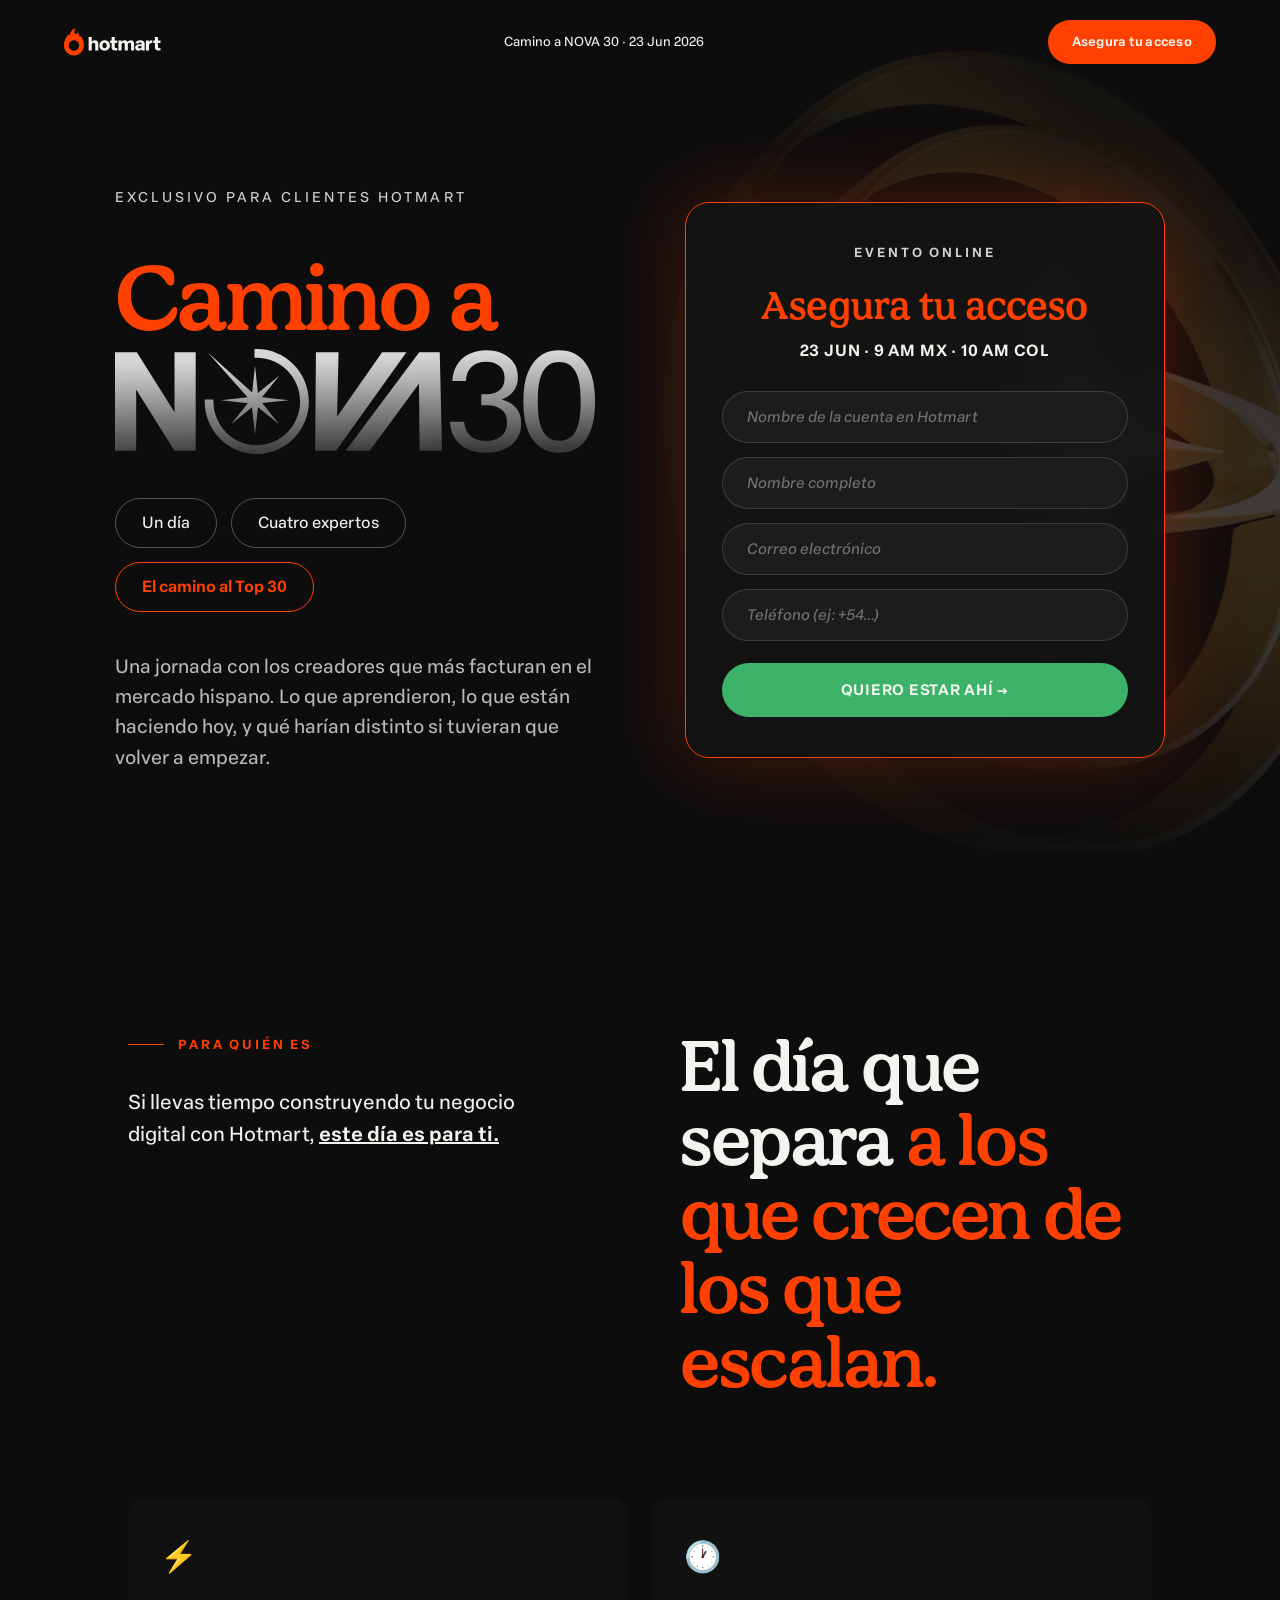
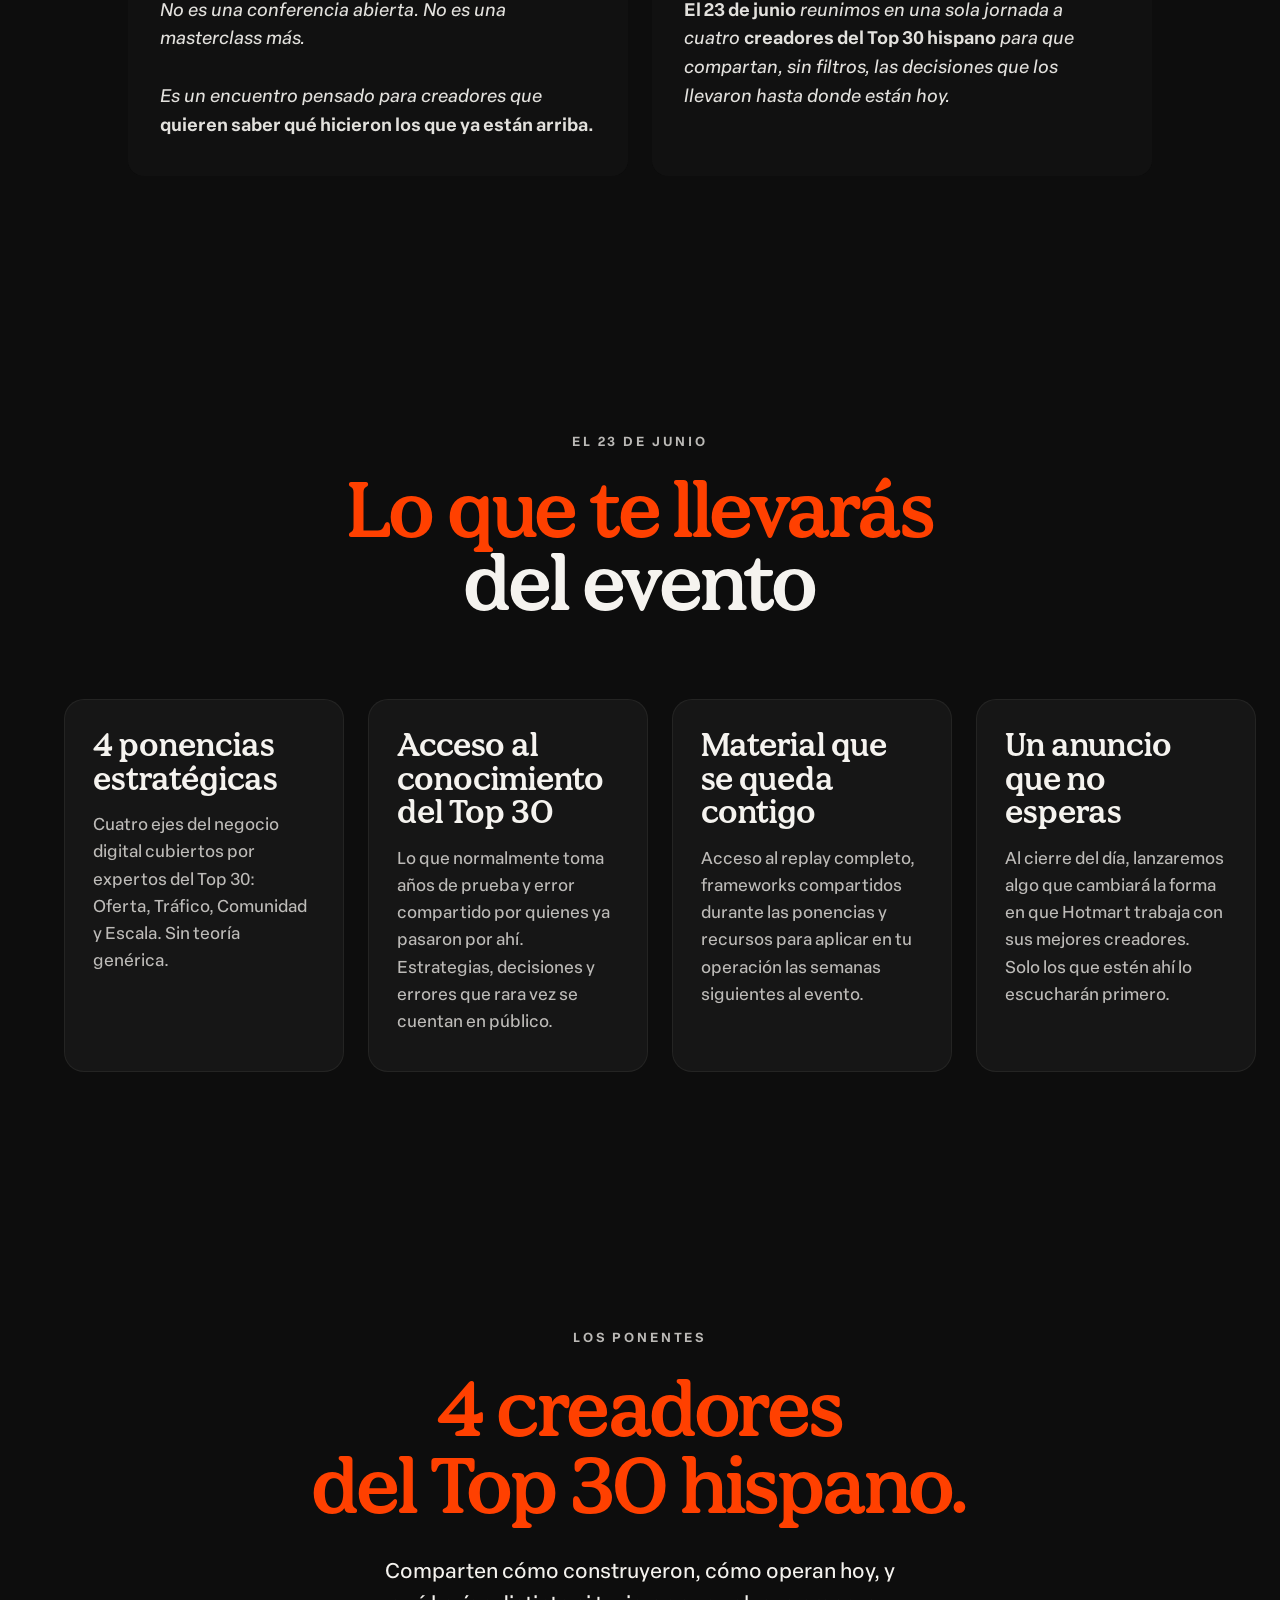
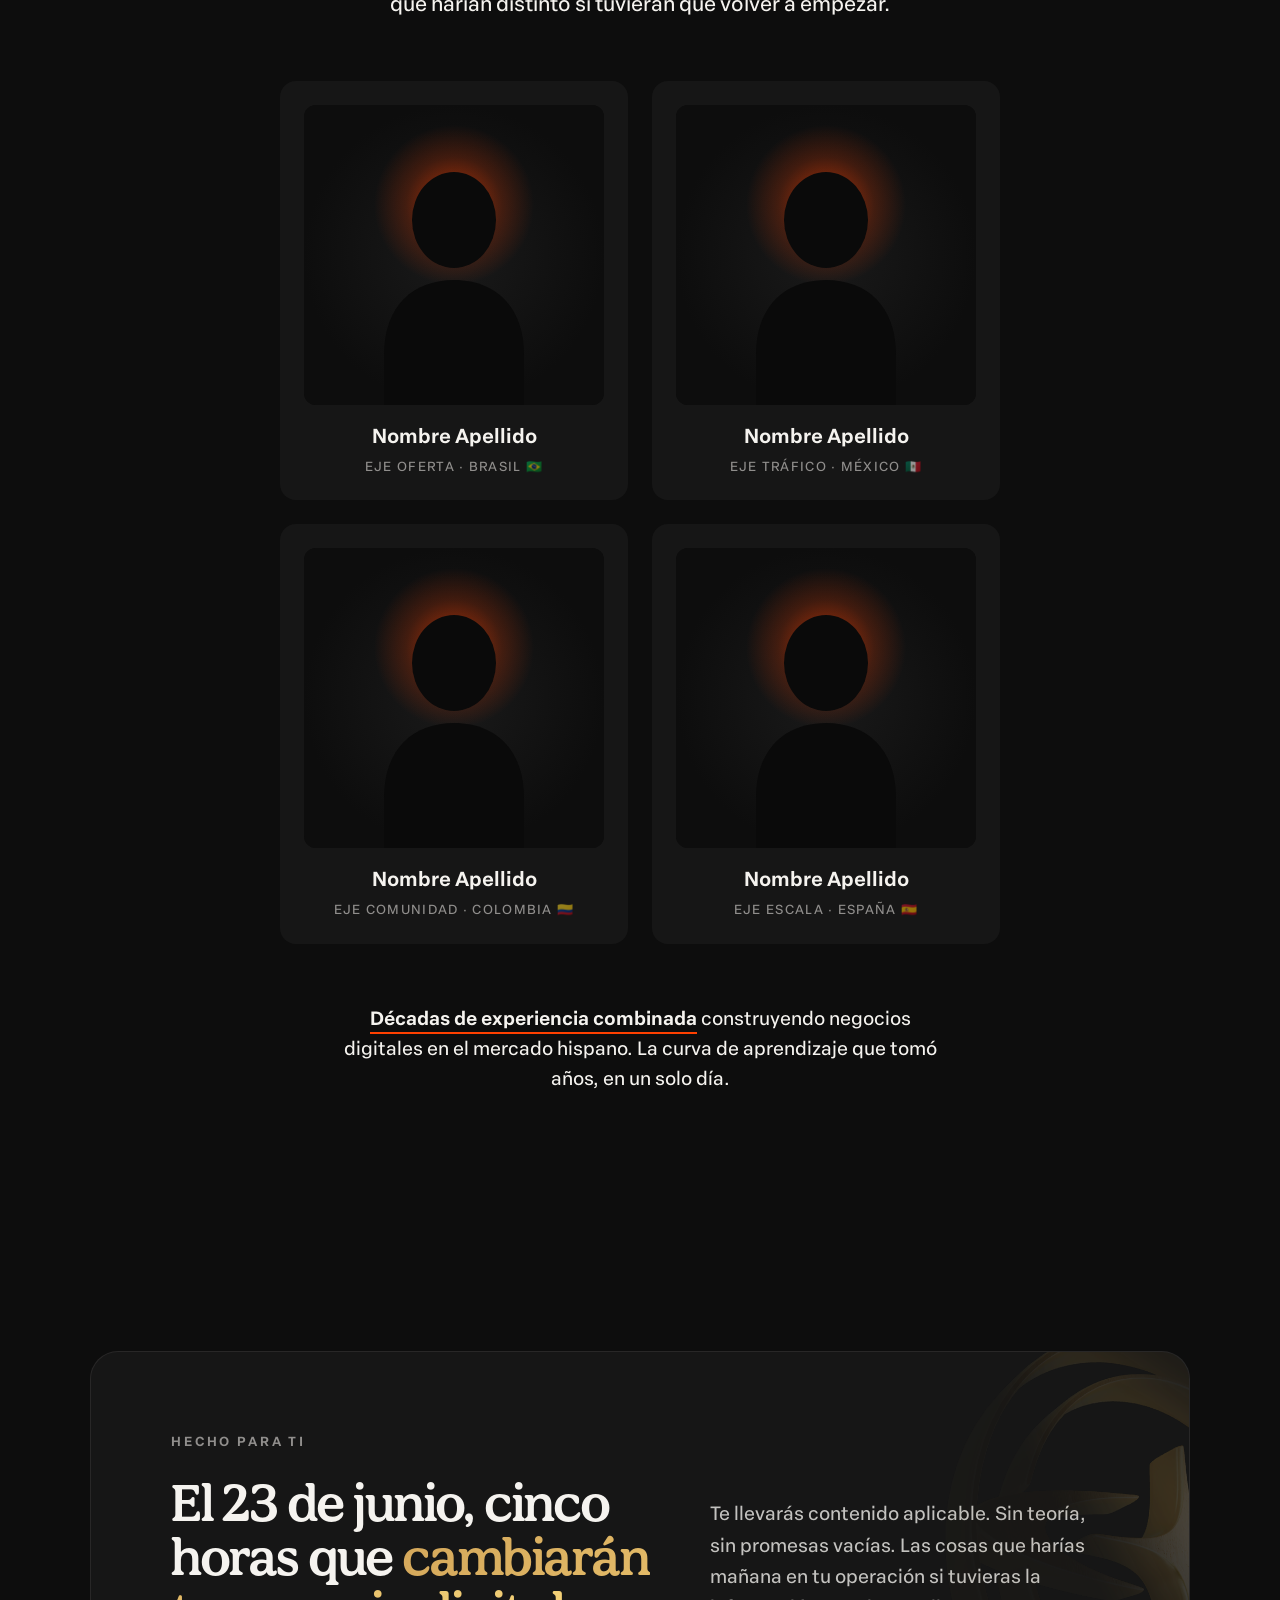
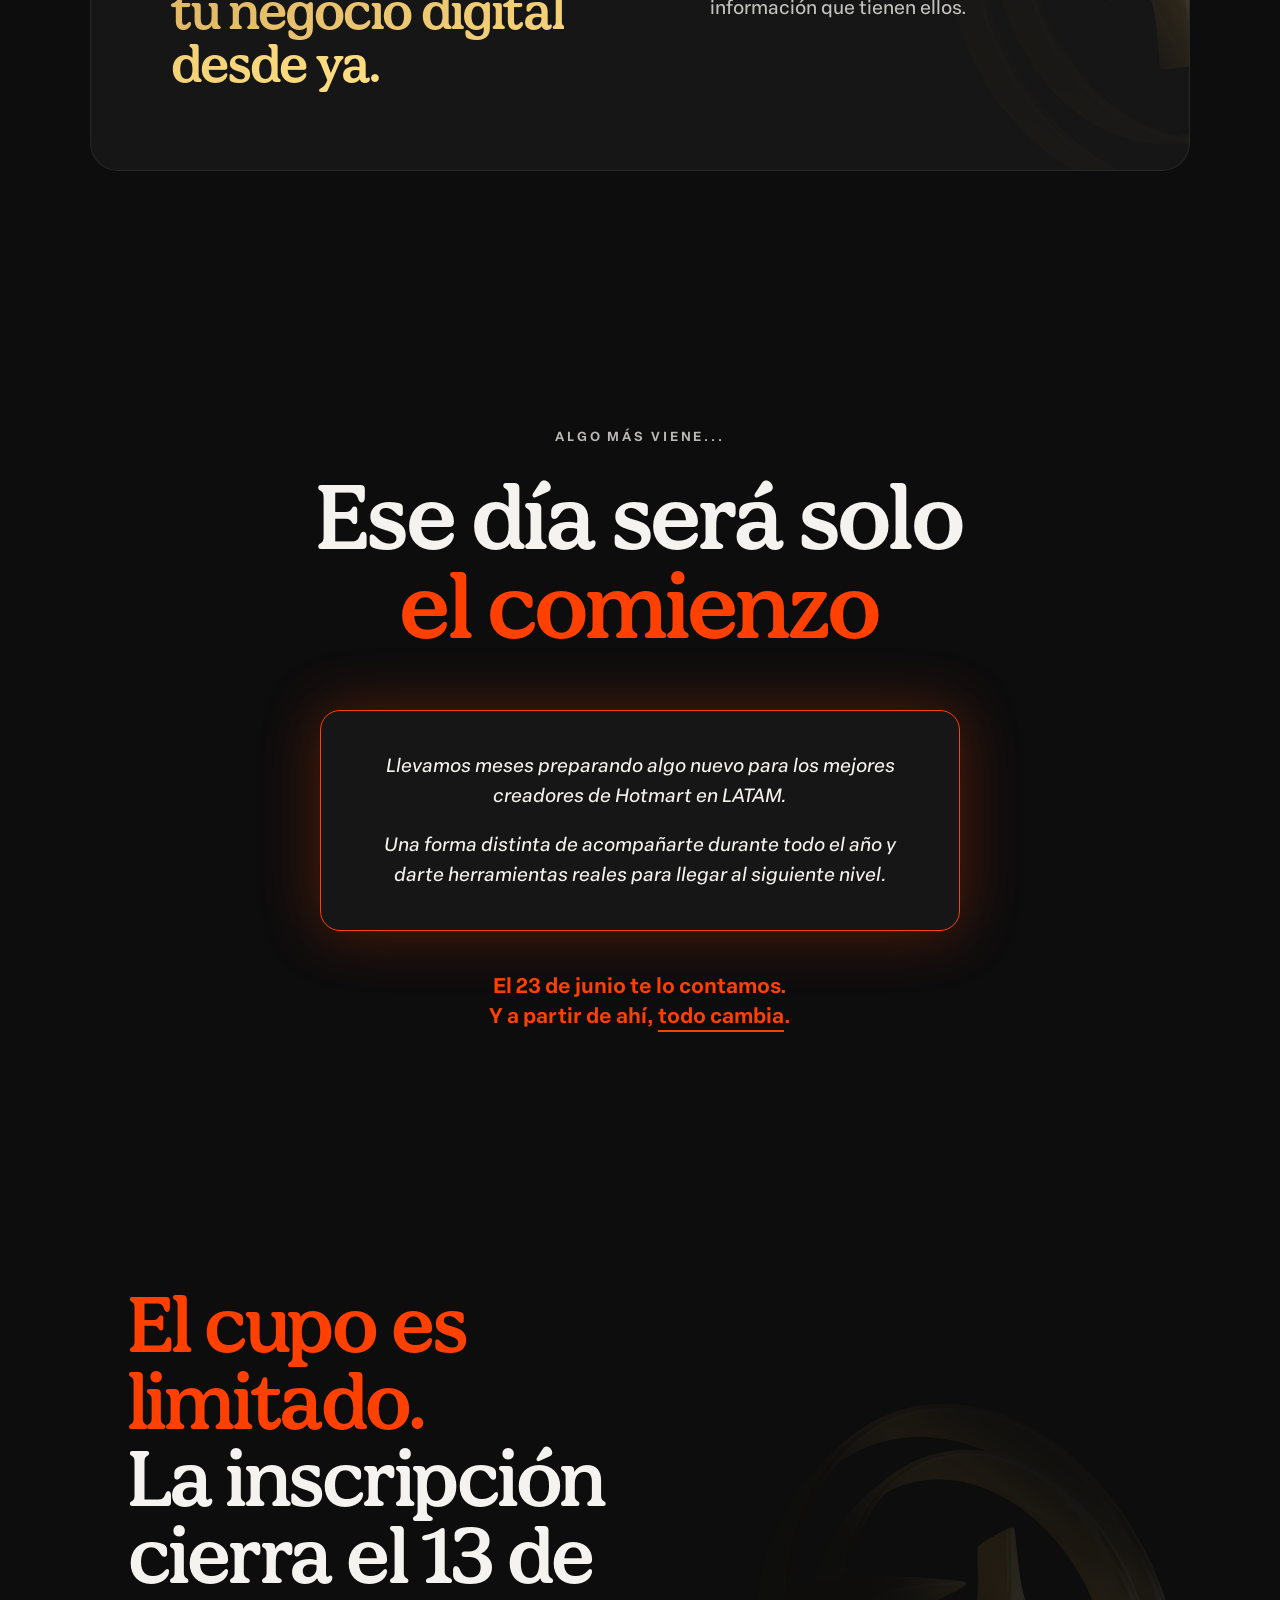
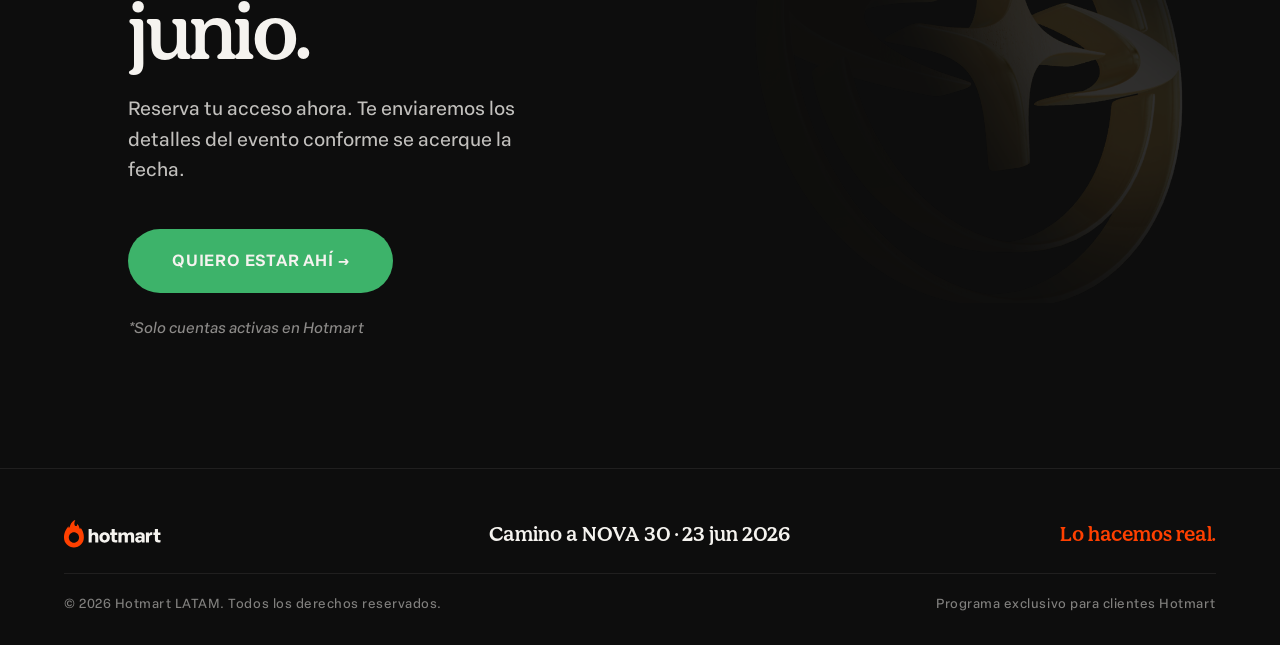
==== commit 0ff6b3da: "fix: cambiando textos para comunicacion mas friendly" ====
--- a/index.html
+++ b/index.html
@@ -63,7 +63,7 @@
   <p class="form-date">23 JUN · 9 AM MX · 10 AM COL</p>
       
   <div class="form-field">
-    <input list="contas-list" id="conta-input" class="form-input" placeholder="Digite para buscar su cuenta..." required>
+    <input list="contas-list" id="conta-input" class="form-input" placeholder="Nombre de la cuenta en Hotmart" required>
     <datalist id="contas-list">
       </datalist>
     <input type="hidden" name="unique_id" id="unique_id_real">
@@ -279,11 +279,11 @@
     const contasInput = document.getElementById('conta-input');
     const datalist = document.getElementById('contas-list');
     const hiddenInput = document.getElementById('unique_id_real');
-    const formulário = document.getElementById('hero-form');
+    const formElemento = document.getElementById('hero-form');
     
     let nombreGrupoSeleccionado = "";
 
-    // 1. Descarga la lista de cuentas desde Vercel
+    // 1. Carrega o arquivo JSON diretamente da raiz da Vercel
     fetch('./comunidad_gold_account_names.json')
         .then(response => {
             if (!response.ok) throw new Error('Archivo de cuentas no encontrado');
@@ -302,7 +302,7 @@
         })
         .catch(error => console.error('Error al cargar cuentas:', error));
 
-    // 2. Detecta la cuenta seleccionada
+    // 2. Detecta a conta selecionada para extrair o ID e Grupo
     contasInput.addEventListener('input', function() {
         const val = this.value;
         const options = datalist.options;
@@ -318,51 +318,56 @@
         }
     });
 
-    // 3. Envía los datos hacia la Serverless Function usando el ID correcto del formulario
-    formulário.addEventListener('submit', async function(e) {
-        e.preventDefault();
-
-        if (!hiddenInput.value) {
-            alert("Por favor, seleccione una cuenta válida de la lista desplegable.");
-            return;
-        }
-
-        const datosFormulario = {
-            email: document.getElementById('correo-electronico').value,
-            nombre: document.getElementById('nome-completo').value,
-            telefono: document.getElementById('telefono-cliente').value,
-            unique_id: hiddenInput.value,
-            nombre_grupo: nombreGrupoSeleccionado
-        };
-
-        const botonEnviar = document.getElementById('btn-enviar');
-        const textoOriginal = botonEnviar.innerText;
-        botonEnviar.disabled = true;
-        botonEnviar.innerText = "Procesando...";
-
-        try {
-            const respuesta = await fetch('/api/subscribe', {
-                method: 'POST',
-                headers: { 'Content-Type': 'application/json' },
-                body: JSON.stringify(datosFormulario)
-            });
-
-            if (respuesta.ok) {
-                alert("¡Inscripción exitosa!");
-                formulário.reset();
-            } else {
-                const errorData = await respuesta.json();
-                console.error("Error devuelto por el servidor:", errorData);
-                alert("Hubo un error en la inscripción. Por favor, intente de nuevo.");
+    // 3. Envia os dados para a Serverless Function nativa (/api/subscribe)
+    if (formElemento) {
+        formElemento.addEventListener('submit', async function(e) {
+            e.preventDefault();
+
+            if (!hiddenInput.value) {
+                alert("Seleccione su cuenta de Hotmart del menú desplegable. Si no la encuentra entre las opciones, por favor póngase en contacto con su gerente de cuentas.");
+                return;
             }
-        } catch (error) {
-            console.error("Error de conexión:", error);
-            alert("Error de conexión con el servidor.");
-        } finally {
-            botonEnviar.disabled = false;
-            botonEnviar.innerText = textoOriginal;
-        }
-    });
+
+            const datosFormulario = {
+                email: document.getElementById('correo-electronico').value,
+                nombre: document.getElementById('nome-completo').value,
+                telefono: document.getElementById('telefono-cliente').value,
+                unique_id: hiddenInput.value,
+                nombre_grupo: nombreGrupoSeleccionado
+            };
+
+            const botonEnviar = document.getElementById('btn-enviar');
+            const textoOriginal = botonEnviar ? botonEnviar.innerText : "QUIERO ESTAR AHÍ →";
+            
+            if (botonEnviar) {
+                botonEnviar.disabled = true;
+                botonEnviar.innerText = "Procesando...";
+            }
+
+            try {
+                const respuesta = await fetch('/api/subscribe', {
+                    method: 'POST',
+                    headers: { 'Content-Type': 'application/json' },
+                    body: JSON.stringify(datosFormulario)
+                });
+
+                if (respuesta.ok) {
+                    alert("¡Inscripción exitosa!");
+                    formElemento.reset();
+                } else {
+                    alert("Hubo un error en la inscripción. Por favor, intente de nuevo.");
+                }
+            } catch (error) {
+                console.error("Error de conexión:", error);
+                alert("Error de conexión con el servidor.");
+            } finally {
+                if (botonEnviar) {
+                    botonEnviar.disabled = false;
+                    botonEnviar.innerText = textoOriginal;
+                }
+            }
+        });
+    }
 });
 </script>
 
--- a/css/base.css
+++ b/css/base.css
@@ -102,6 +102,8 @@
   -webkit-font-smoothing: antialiased;
   -moz-osx-font-smoothing: grayscale;
   overflow-x: hidden;
+  font-synthesis: none;
+  -webkit-font-synthesis: none;
 }
 
 img, svg {
@@ -130,6 +132,7 @@
 
 .display {
   font-family: var(--font-display);
+  font-weight: 400;
   letter-spacing: -0.02em;
   line-height: 0.95;
 }
--- a/css/blocks.css
+++ b/css/blocks.css
@@ -327,6 +327,7 @@
 
 .para-quien-title {
   font-family: var(--font-display);
+  font-weight: 400;
   font-size: clamp(40px, 5.5vw, 80px);
   color: var(--cream);
   line-height: 1.05;
@@ -405,6 +406,7 @@
 
 .que-llevaras-title {
   font-family: var(--font-display);
+  font-weight: 400;
   font-size: clamp(48px, 6vw, 88px);
   line-height: 0.95;
 }
@@ -452,6 +454,7 @@
 
 .card-title {
   font-family: var(--font-display);
+  font-weight: 400;
   font-size: 32px;
   color: var(--cream);
   line-height: 1.05;
@@ -514,6 +517,7 @@
 
 .ponentes-title {
   font-family: var(--font-display);
+  font-weight: 400;
   font-size: clamp(48px, 6vw, 88px);
   color: var(--orange);
   line-height: 1;
@@ -657,6 +661,7 @@
 
 .personalizado-title {
   font-family: var(--font-display);
+  font-weight: 400;
   font-size: clamp(36px, 4vw, 56px);
   color: var(--cream);
   line-height: 1.05;
@@ -698,6 +703,7 @@
 
 .teaser-title {
   font-family: var(--font-display);
+  font-weight: 400;
   font-size: clamp(56px, 7vw, 96px);
   line-height: 1;
   margin-bottom: 60px;
@@ -774,6 +780,7 @@
 
 .cierre-title {
   font-family: var(--font-display);
+  font-weight: 400;
   font-size: clamp(48px, 6vw, 80px);
   line-height: 1;
   color: var(--cream);
@@ -838,12 +845,14 @@
 .footer-event {
   text-align: center;
   font-family: var(--font-display);
+  font-weight: 400;
   font-size: 20px;
   color: var(--cream);
 }
 .footer-tagline {
   text-align: right;
   font-family: var(--font-display);
+  font-weight: 400;
   font-style: italic;
   font-size: 20px;
   color: var(--orange);
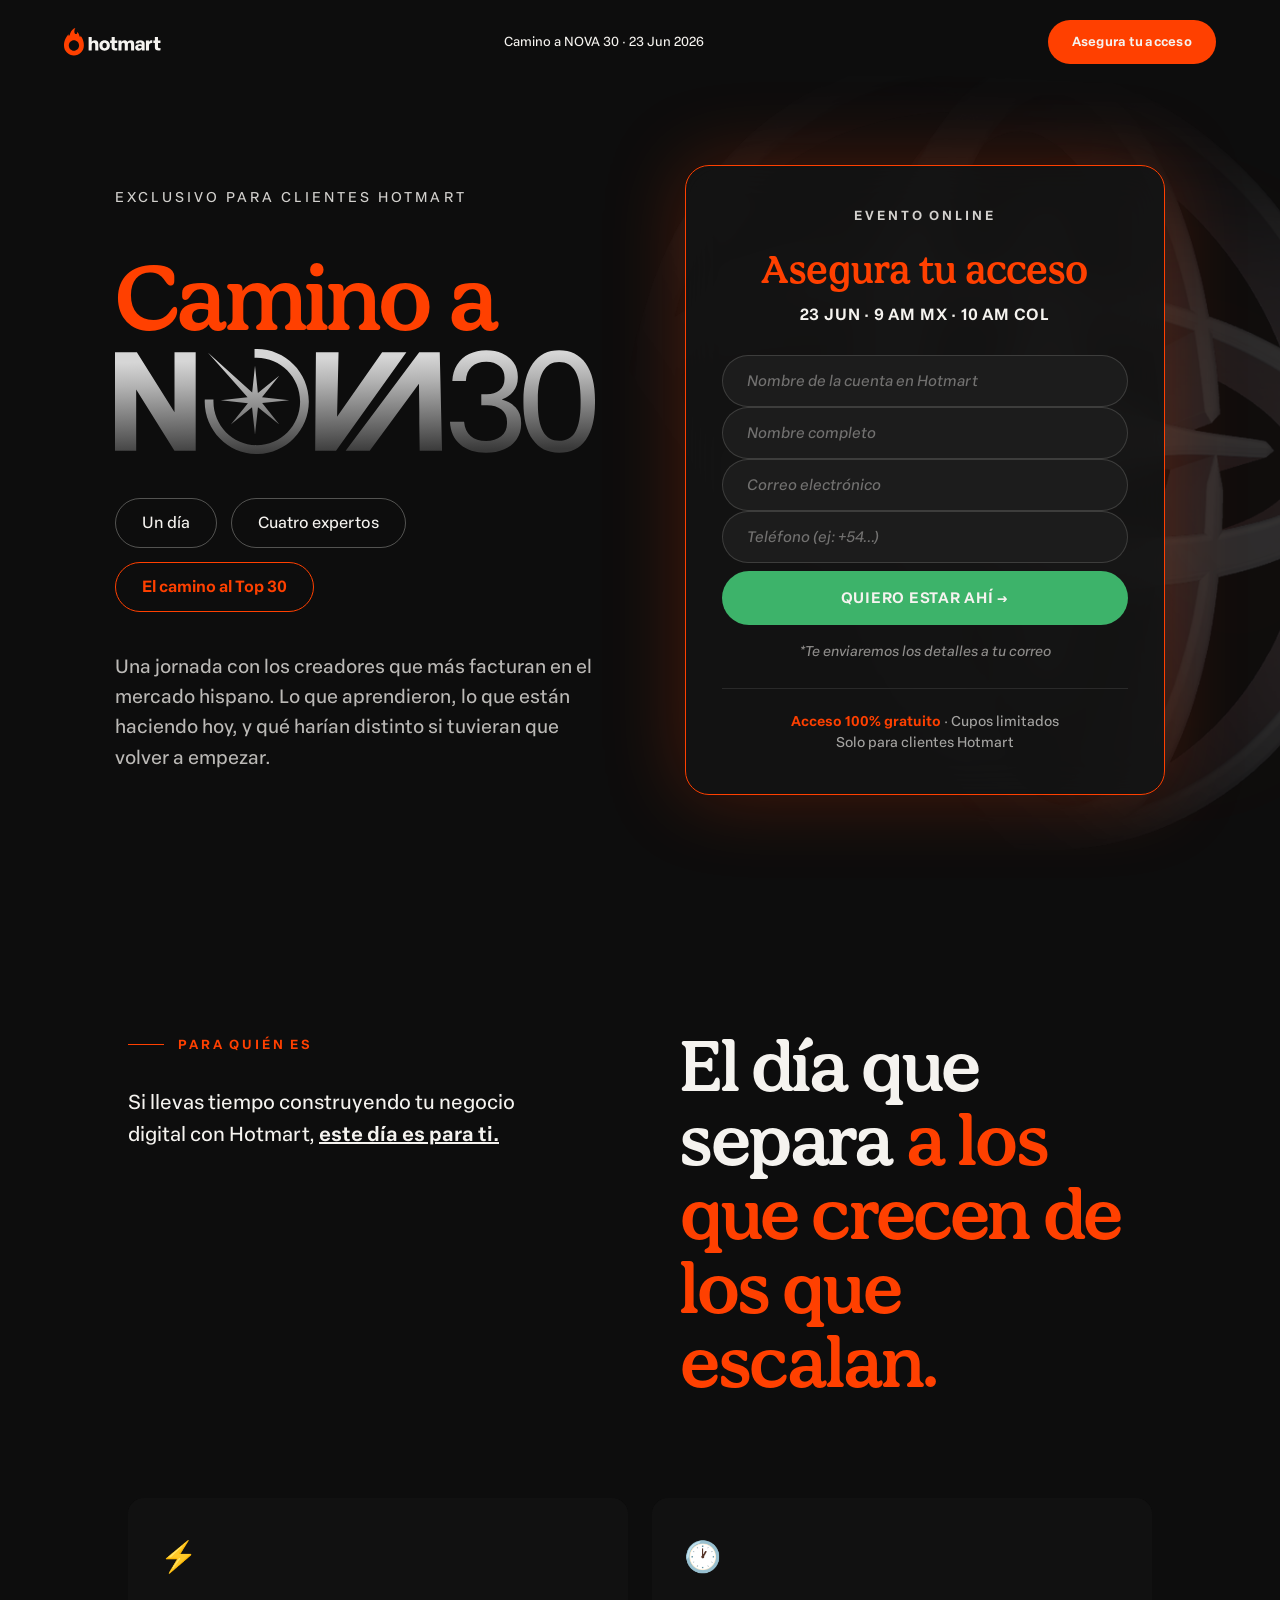
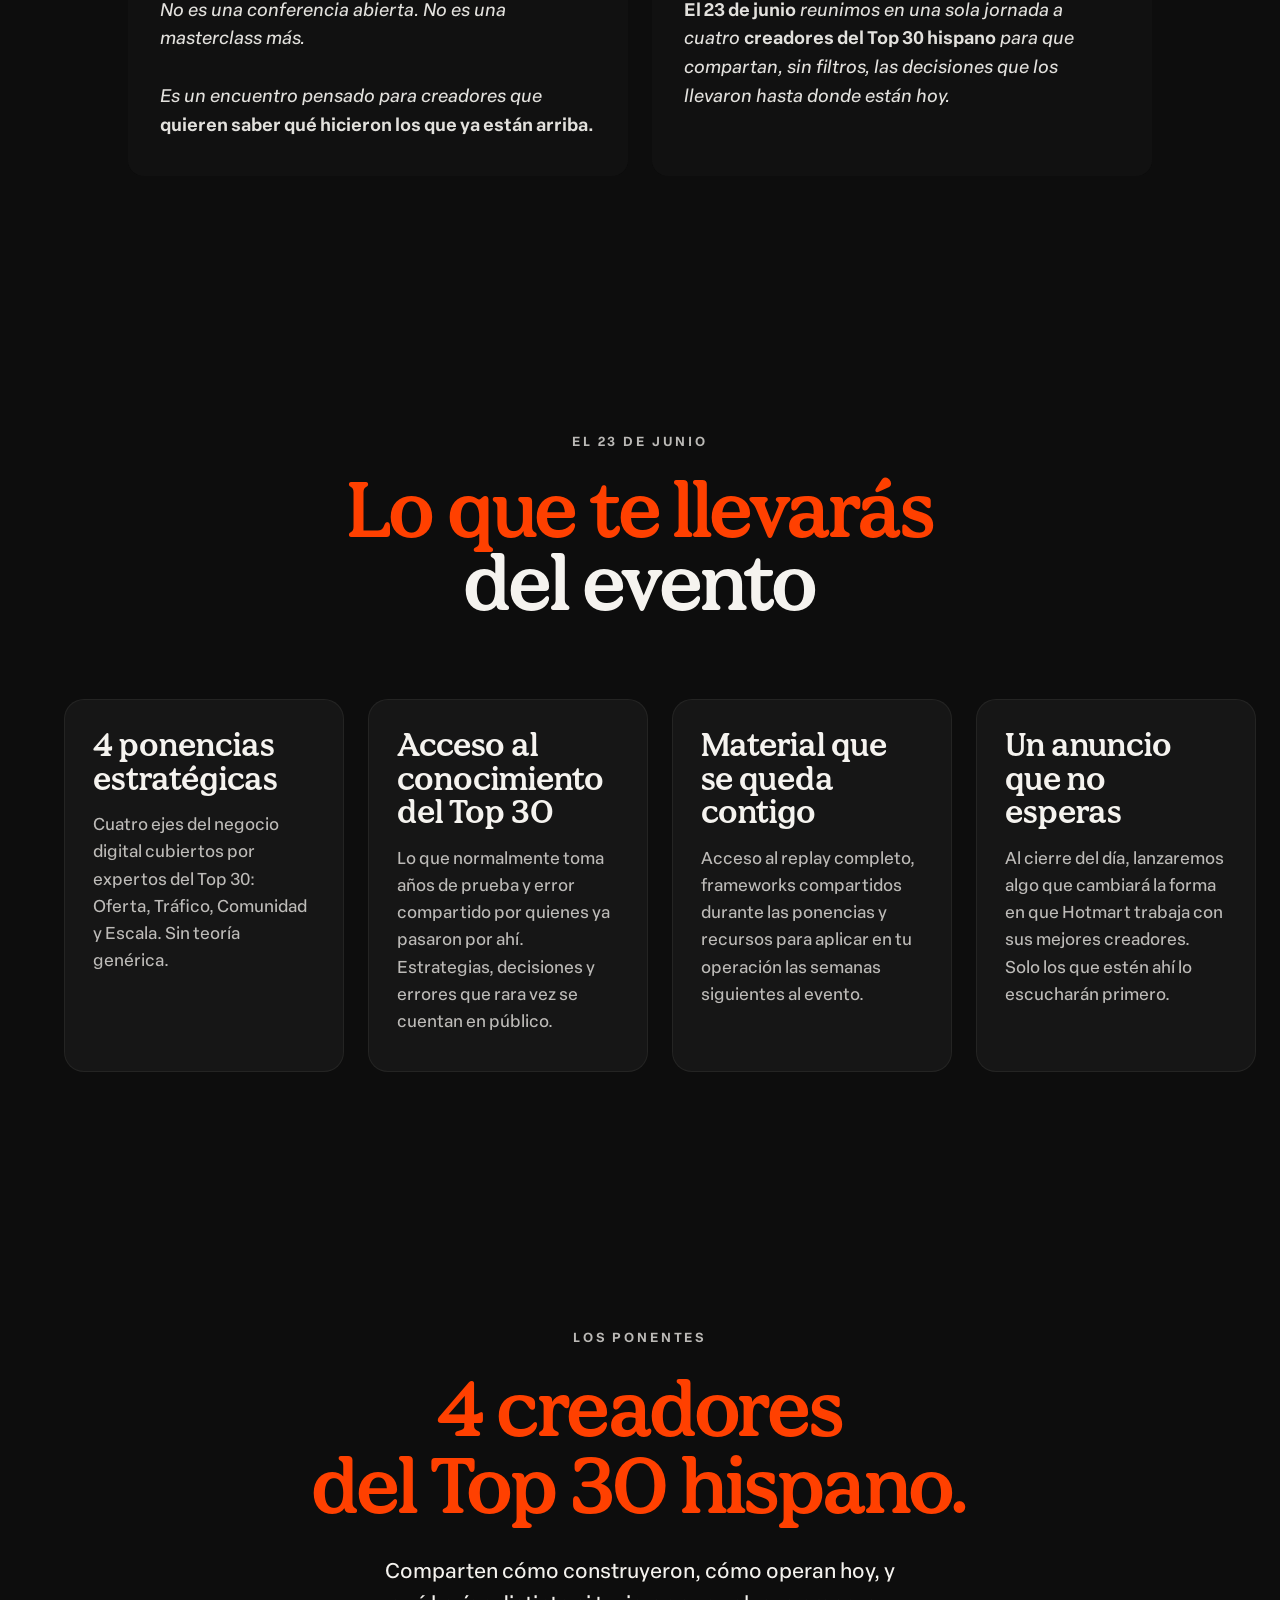
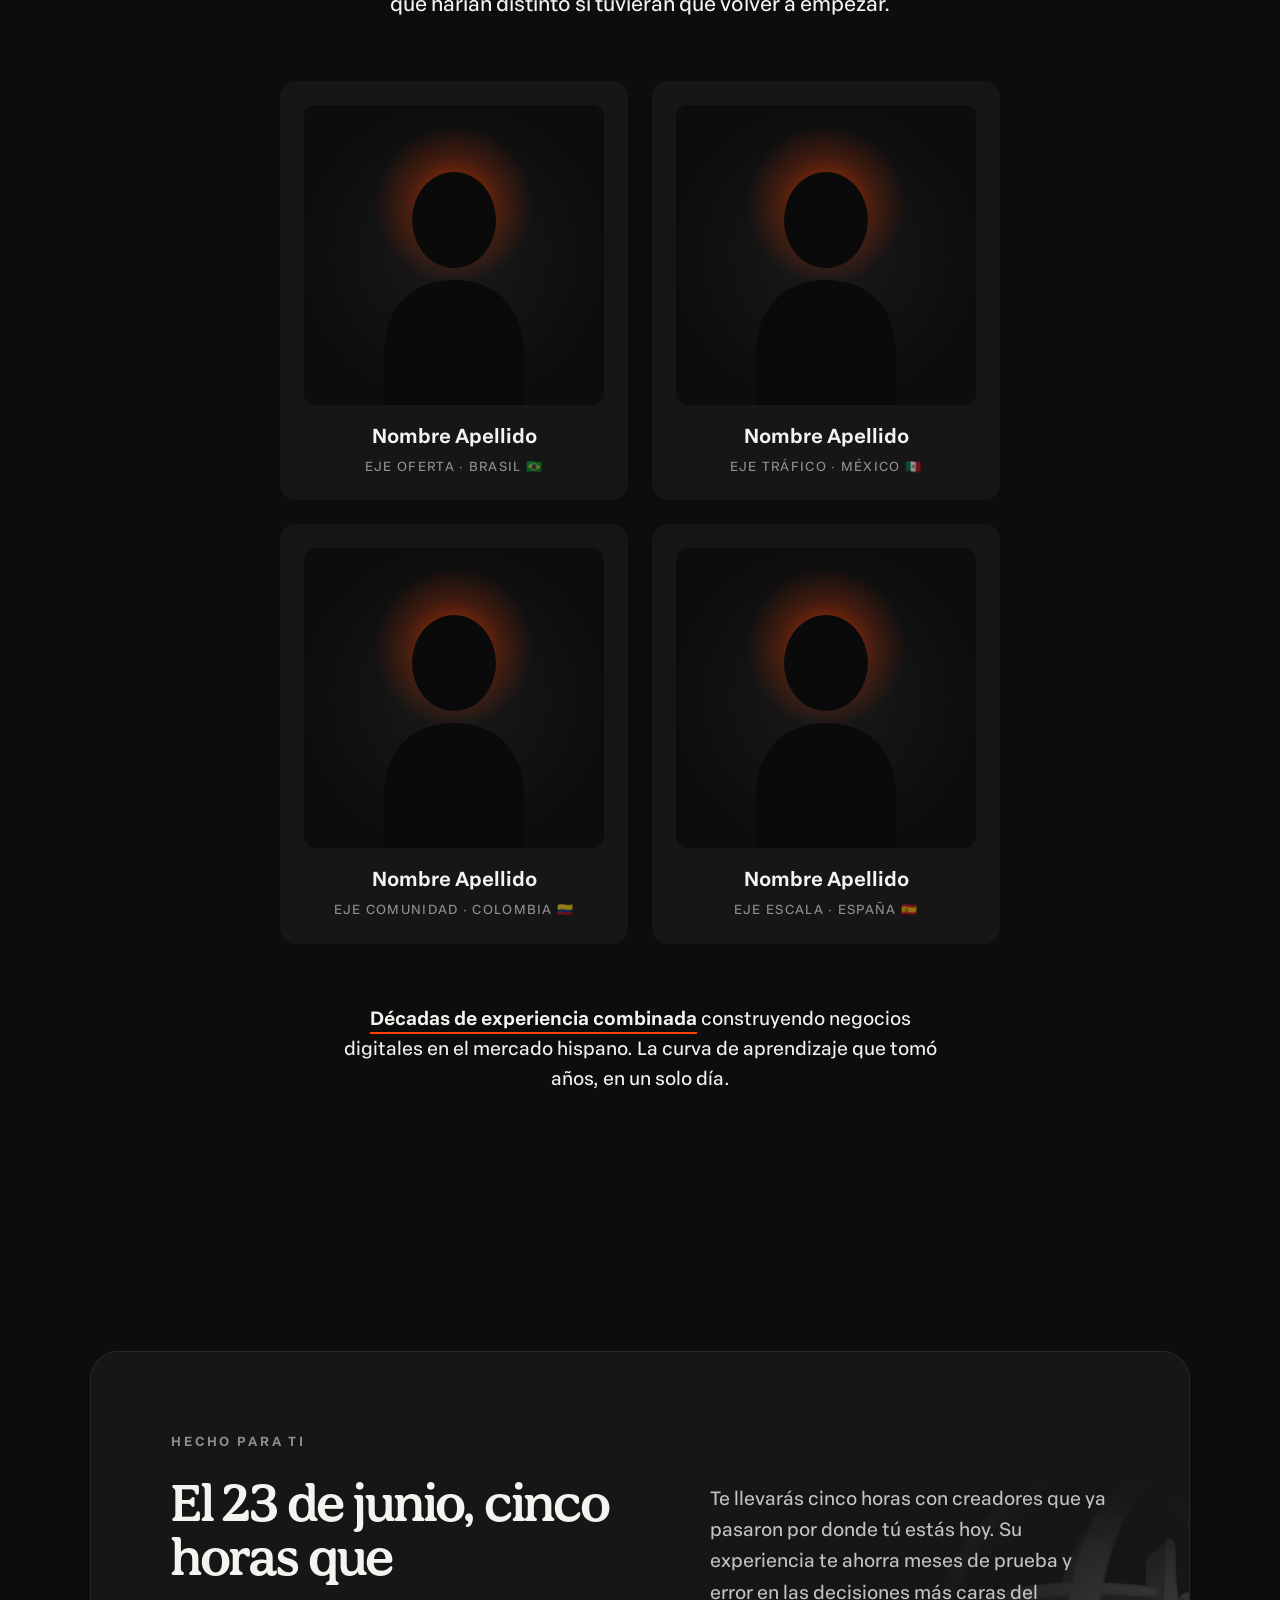
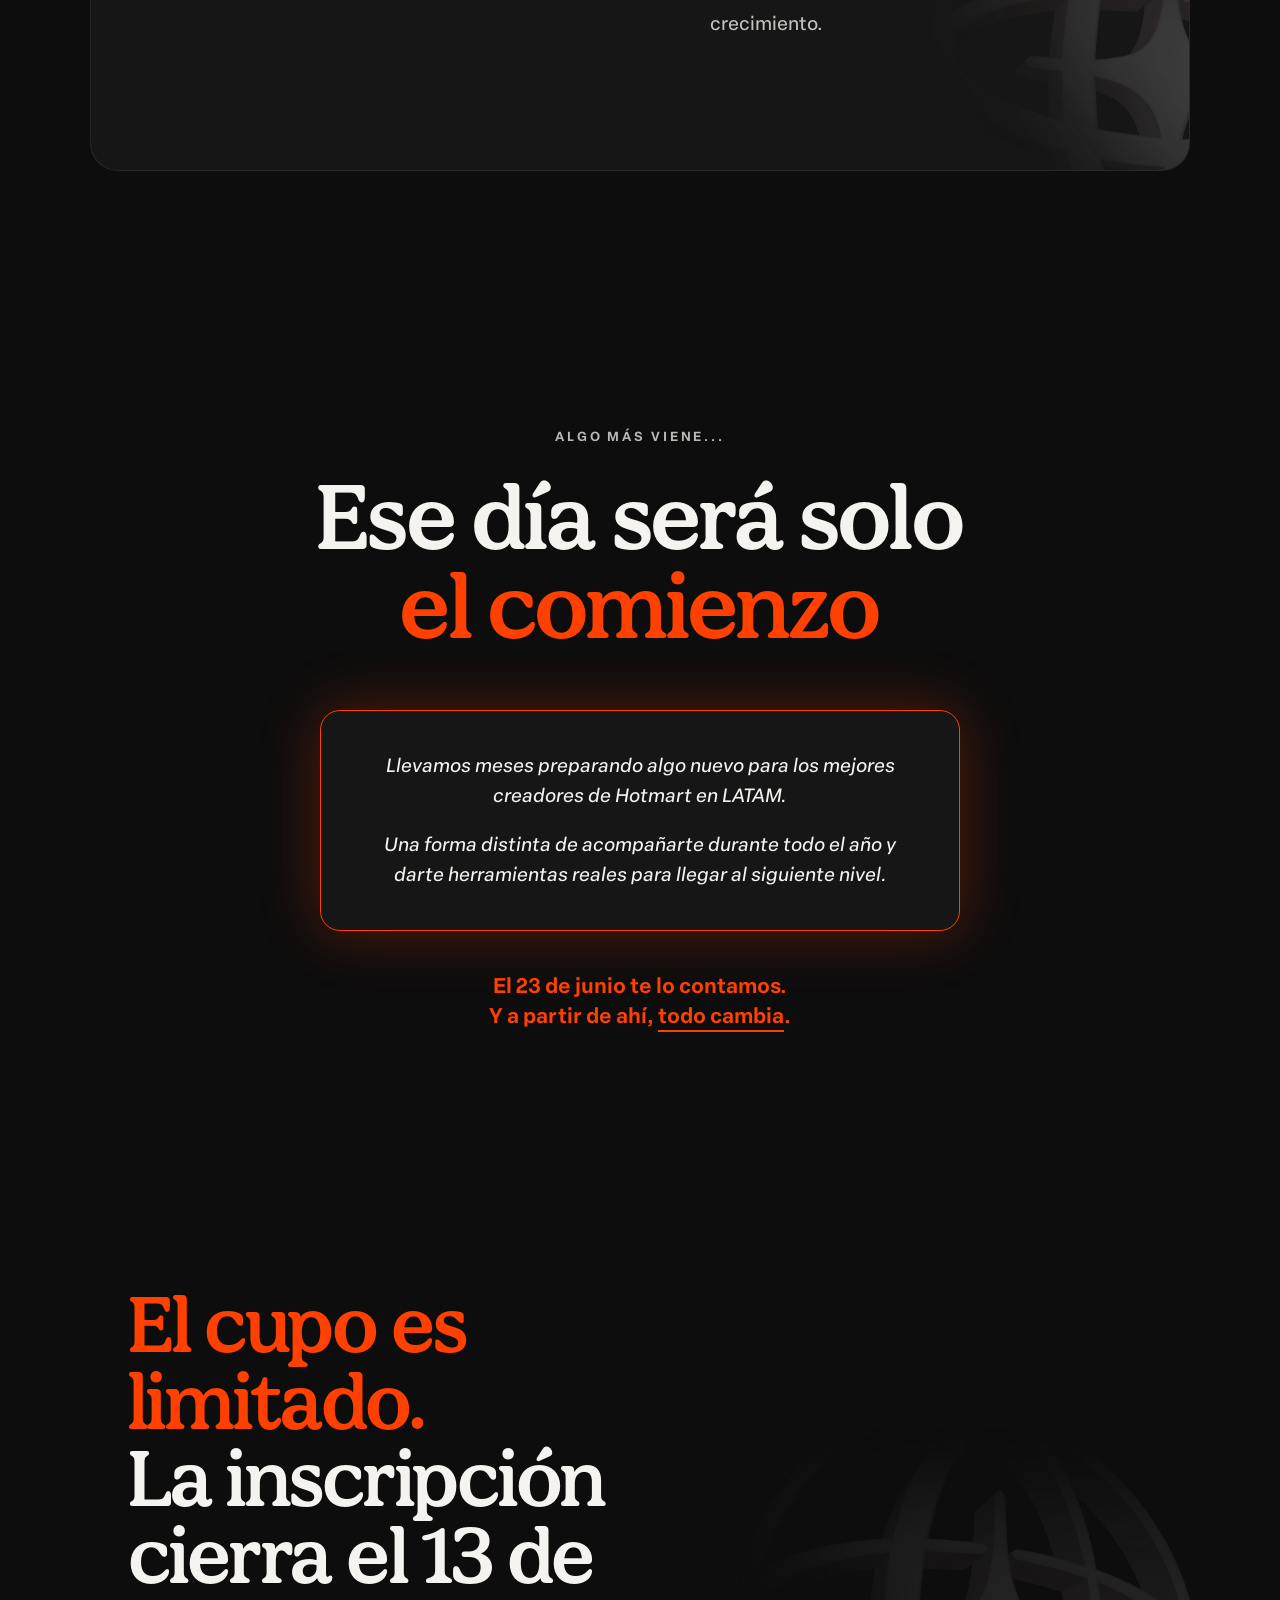
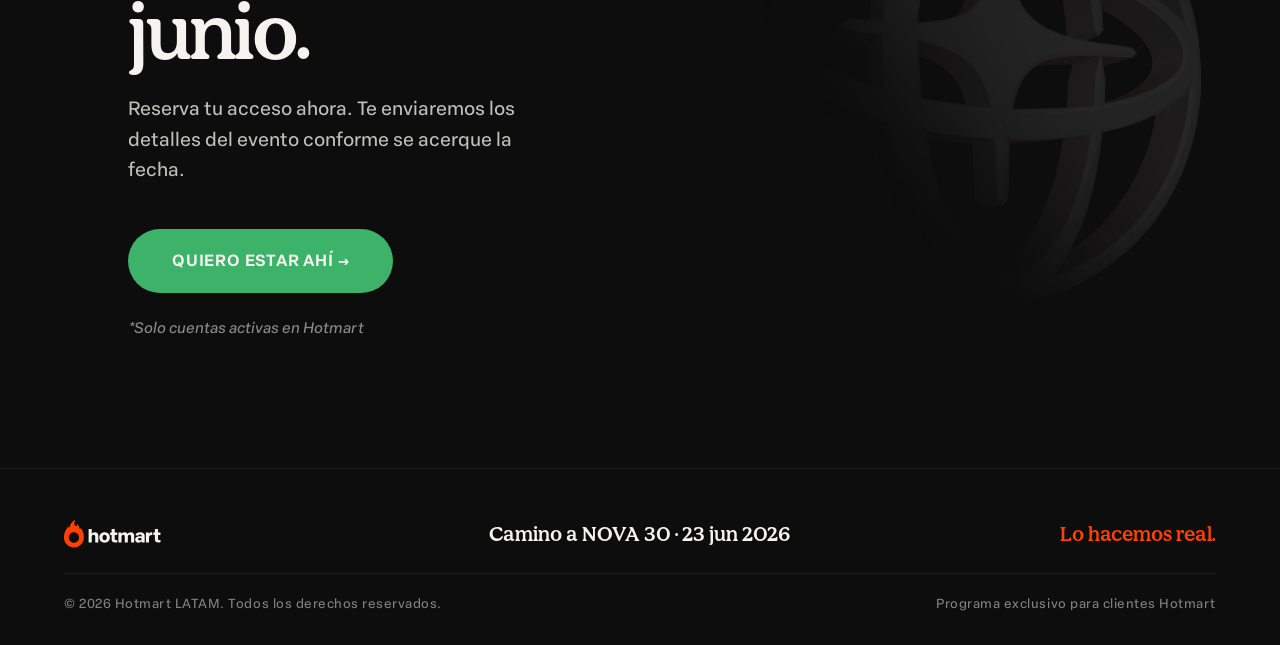
==== commit 70a82357: "feat: configuracion completa de la Comunidad Platinum y organizacion en carpetas" ====
--- a/index.html
+++ b/index.html
@@ -3,7 +3,7 @@
 <head>
 <meta charset="UTF-8">
 <meta name="viewport" content="width=device-width, initial-scale=1.0">
-<title>Camino a NOVA 30 — Hotmart</title>
+<title>Camino a NOVA 30 — Hotmart · Platinum</title>
 <meta name="description" content="Una jornada con los creadores que más facturan en el mercado hispano. 23 de junio 2026. Exclusivo para clientes Hotmart.">
 <meta property="og:title" content="Camino a NOVA 30 — Hotmart">
 <meta property="og:description" content="Un día. Cuatro expertos. El camino al Top 30.">
@@ -32,7 +32,7 @@
 <!-- ============ HERO ============ -->
 <section class="hero" id="hero">
   <div class="hero-orb">
-    <img src="assets/orbs/orb-gold.svg" alt="">
+    <img src="assets/orbs/orb-silver.svg" alt="">
   </div>
 
   <div class="hero-content">
@@ -58,33 +58,38 @@
 
   <div class="hero-form-wrap" id="form-target">
     <form class="hero-form" id="hero-form" novalidate>
-  <p class="form-tag">EVENTO ONLINE</p>
-  <h2 class="form-title">Asegura tu acceso</h2>
-  <p class="form-date">23 JUN · 9 AM MX · 10 AM COL</p>
-      
-  <div class="form-field">
-    <input list="contas-list" id="conta-input" class="form-input" placeholder="Nombre de la cuenta en Hotmart" required>
-    <datalist id="contas-list">
-      </datalist>
-    <input type="hidden" name="unique_id" id="unique_id_real">
-  </div>
-  
-  <div class="form-field">
-    <input type="text" name="name" id="nome-completo" class="form-input" placeholder="Nombre completo" required autocomplete="name">
-  </div>
-  
-  <div class="form-field">
-    <input type="email" name="email" id="correo-electronico" class="form-input" placeholder="Correo electrónico" required autocomplete="email">
-  </div>
-  
-  <div class="form-field">
-    <input type="tel" name="phone" id="telefono-cliente" class="form-input" placeholder="Teléfono (ej: +54...)" required>
-  </div>
-  
-  <button type="submit" class="form-submit" id="btn-enviar">QUIERO ESTAR AHÍ →</button>
-  <div class="form-error" role="alert"></div>
-  <div class="form-success" role="status"></div>
-</form>
+      <p class="form-tag">EVENTO ONLINE</p>
+      <h2 class="form-title">Asegura tu acceso</h2>
+      <p class="form-date">23 JUN · 9 AM MX · 10 AM COL</p>
+
+      <div class="form-group">
+          <input list="contas-list" id="conta-input" class="form-input" placeholder="Nombre de la cuenta en Hotmart" required>
+          <datalist id="contas-list">
+              </datalist>
+          <input type="hidden" id="unique_id_real">
+      </div>
+      <div class="form-group">
+          <input type="text" id="nome-completo" class="form-input" placeholder="Nombre completo" required>
+      </div>
+      <div class="form-group">
+          <input type="email" id="correo-electronico" class="form-input" placeholder="Correo electrónico" required>
+      </div>
+      <div class="form-group">
+          <input type="tel" id="telefono-cliente" class="form-input" placeholder="Teléfono (ej: +54...)" required>
+      </div>
+
+      <button type="submit" class="form-submit" id="btn-enviar">QUIERO ESTAR AHÍ →</button>
+
+      <div class="form-error" role="alert"></div>
+      <div class="form-success" role="status"></div>
+
+      <p class="form-helper">*Te enviaremos los detalles a tu correo</p>
+
+      <div class="form-trust">
+        <strong>Acceso 100% gratuito</strong> · Cupos limitados<br>
+        Solo para clientes Hotmart
+      </div>
+    </form>
   </div>
 </section>
 
@@ -207,16 +212,16 @@
 
 <!-- ============ BLOQUE 5 — PERSONALIZADO ============ -->
 <section class="personalizado">
-  <div class="personalizado-card gold">
-    <img src="assets/orbs/orb-gold.svg" alt="" class="personalizado-orb">
+  <div class="personalizado-card platinum">
+    <img src="assets/orbs/orb-silver.svg" alt="" class="personalizado-orb">
     <div class="personalizado-content">
       <div class="personalizado-tag">HECHO PARA TI</div>
       <h2 class="personalizado-title display">
-        El 23 de junio, cinco horas que <span class="accent">cambiarán tu negocio digital desde ya.</span>
+        El 23 de junio, cinco horas que <span class="accent">te ahorrarán meses de prueba y error.</span>
       </h2>
     </div>
     <div class="personalizado-body">
-      <p>Te llevarás contenido aplicable. Sin teoría, sin promesas vacías. Las cosas que harías mañana en tu operación si tuvieras la información que tienen ellos.</p>
+      <p>Te llevarás cinco horas con creadores que ya pasaron por donde tú estás hoy. Su experiencia te ahorra meses de prueba y error en las decisiones más caras del crecimiento.</p>
     </div>
   </div>
 </section>
@@ -242,7 +247,7 @@
 
 <!-- ============ BLOQUE 7 — CIERRE ============ -->
 <section class="cierre" id="cierre">
-  <img src="assets/orbs/orb-gold.svg" alt="" class="cierre-orb">
+  <img src="assets/orbs/orb-silver.svg" alt="" class="cierre-orb">
   <div class="container">
     <div class="cierre-content reveal">
       <h2 class="cierre-title display">
@@ -273,104 +278,99 @@
 </footer>
 
 <script src="js/main.js"></script>
-
-<script>
-document.addEventListener('DOMContentLoaded', function() {
-    const contasInput = document.getElementById('conta-input');
-    const datalist = document.getElementById('contas-list');
-    const hiddenInput = document.getElementById('unique_id_real');
-    const formElemento = document.getElementById('hero-form');
-    
-    let nombreGrupoSeleccionado = "";
-
-    // 1. Carrega o arquivo JSON diretamente da raiz da Vercel
-    fetch('./comunidad_gold_account_names.json')
-        .then(response => {
-            if (!response.ok) throw new Error('Archivo de cuentas no encontrado');
-            return response.json();
-        })
-        .then(data => {
-            datalist.innerHTML = "";
-            data.forEach(item => {
-                const option = document.createElement('option');
-                option.value = `${item.account_group_name} - ${item.user_account_name}`;
-                option.setAttribute('data-id', item.unique_id);
-                option.setAttribute('data-grupo', item.account_group_name);
-                datalist.appendChild(option);
-            });
-            console.log("Cuentas cargadas con éxito.");
-        })
-        .catch(error => console.error('Error al cargar cuentas:', error));
-
-    // 2. Detecta a conta selecionada para extrair o ID e Grupo
-    contasInput.addEventListener('input', function() {
-        const val = this.value;
-        const options = datalist.options;
-        hiddenInput.value = "";
-        nombreGrupoSeleccionado = "";
-
-        for (let i = 0; i < options.length; i++) {
-            if (options[i].value === val) {
-                hiddenInput.value = options[i].getAttribute('data-id');
-                nombreGrupoSeleccionado = options[i].getAttribute('data-grupo');
-                break;
-            }
-        }
-    });
-
-    // 3. Envia os dados para a Serverless Function nativa (/api/subscribe)
-    if (formElemento) {
-        formElemento.addEventListener('submit', async function(e) {
-            e.preventDefault();
-
-            if (!hiddenInput.value) {
-                alert("Seleccione su cuenta de Hotmart del menú desplegable. Si no la encuentra entre las opciones, por favor póngase en contacto con su gerente de cuentas.");
-                return;
-            }
-
-            const datosFormulario = {
-                email: document.getElementById('correo-electronico').value,
-                nombre: document.getElementById('nome-completo').value,
-                telefono: document.getElementById('telefono-cliente').value,
-                unique_id: hiddenInput.value,
-                nombre_grupo: nombreGrupoSeleccionado
-            };
-
-            const botonEnviar = document.getElementById('btn-enviar');
-            const textoOriginal = botonEnviar ? botonEnviar.innerText : "QUIERO ESTAR AHÍ →";
-            
-            if (botonEnviar) {
-                botonEnviar.disabled = true;
-                botonEnviar.innerText = "Procesando...";
-            }
-
-            try {
-                const respuesta = await fetch('/api/subscribe', {
-                    method: 'POST',
-                    headers: { 'Content-Type': 'application/json' },
-                    body: JSON.stringify(datosFormulario)
+    <script>
+    document.addEventListener('DOMContentLoaded', function() {
+        const contasInput = document.getElementById('conta-input');
+        const datalist = document.getElementById('contas-list');
+        const hiddenInput = document.getElementById('unique_id_real');
+        const formElemento = document.getElementById('hero-form');
+        
+        let nombreGrupoSeleccionado = "";
+
+        // 1. CARGA EL JSON ESPECÍFICO DE PLATINUM
+        fetch('./comunidad_platinum_account_names.json')
+            .then(response => {
+                if (!response.ok) throw new Error('Archivo de cuentas Platinum no encontrado');
+                return response.json();
+            })
+            .then(data => {
+                datalist.innerHTML = "";
+                data.forEach(item => {
+                    const option = document.createElement('option');
+                    option.value = `${item.account_group_name} - ${item.user_account_name}`;
+                    option.setAttribute('data-id', item.unique_id);
+                    option.setAttribute('data-grupo', item.account_group_name);
+                    datalist.appendChild(option);
                 });
-
-                if (respuesta.ok) {
-                    alert("¡Inscripción exitosa!");
-                    formElemento.reset();
-                } else {
-                    alert("Hubo un error en la inscripción. Por favor, intente de nuevo.");
-                }
-            } catch (error) {
-                console.error("Error de conexión:", error);
-                alert("Error de conexión con el servidor.");
-            } finally {
-                if (botonEnviar) {
-                    botonEnviar.disabled = false;
-                    botonEnviar.innerText = textoOriginal;
+                console.log("Cuentas Platinum cargadas.");
+            })
+            .catch(error => console.error('Error:', error));
+
+        // 2. DETECTAR SELECCIÓN
+        contasInput.addEventListener('input', function() {
+            const val = this.value;
+            const options = datalist.options;
+            hiddenInput.value = "";
+            nombreGrupoSeleccionado = "";
+
+            for (let i = 0; i < options.length; i++) {
+                if (options[i].value === val) {
+                    hiddenInput.value = options[i].getAttribute('data-id');
+                    nombreGrupoSeleccionado = options[i].getAttribute('data-grupo');
+                    break;
                 }
             }
         });
-    }
-});
-</script>
-
+
+        // 3. ENVÍO AL SERVIDOR
+        if (formElemento) {
+            formElemento.addEventListener('submit', async function(e) {
+                e.preventDefault();
+
+                // TEXTO AMIGABLE AJUSTADO
+                if (!hiddenInput.value) {
+                    alert("Seleccione su cuenta de Hotmart del menú desplegable. Si no la encuentra entre las opciones, por favor póngase en contacto con su gerente de cuentas.");
+                    return;
+                }
+
+                const datosFormulario = {
+                    email: document.getElementById('correo-electronico').value,
+                    nombre: document.getElementById('nome-completo').value,
+                    telefono: document.getElementById('telefono-cliente').value,
+                    unique_id: hiddenInput.value,
+                    nombre_grupo: nombreGrupoSeleccionado
+                };
+
+                const botonEnviar = document.getElementById('btn-enviar');
+                if (botonEnviar) {
+                    botonEnviar.disabled = true;
+                    botonEnviar.innerText = "Procesando...";
+                }
+
+                try {
+                    const resposta = await fetch('/api/subscribe', {
+                        method: 'POST',
+                        headers: { 'Content-Type': 'application/json' },
+                        body: JSON.stringify(datosFormulario)
+                    });
+
+                    if (resposta.ok) {
+                        alert("¡Inscripción exitosa!");
+                        formElemento.reset();
+                    } else {
+                        alert("Hubo un error en la inscripción. Por favor, intente de nuevo.");
+                    }
+                } catch (error) {
+                    alert("Error de conexión con el servidor.");
+                } finally {
+                    if (botonEnviar) {
+                        botonEnviar.disabled = false;
+                        botonEnviar.innerText = "QUIERO ESTAR AHÍ →";
+                    }
+                }
+            });
+        }
+    });
+    </script>
 </body>
 </html>
-
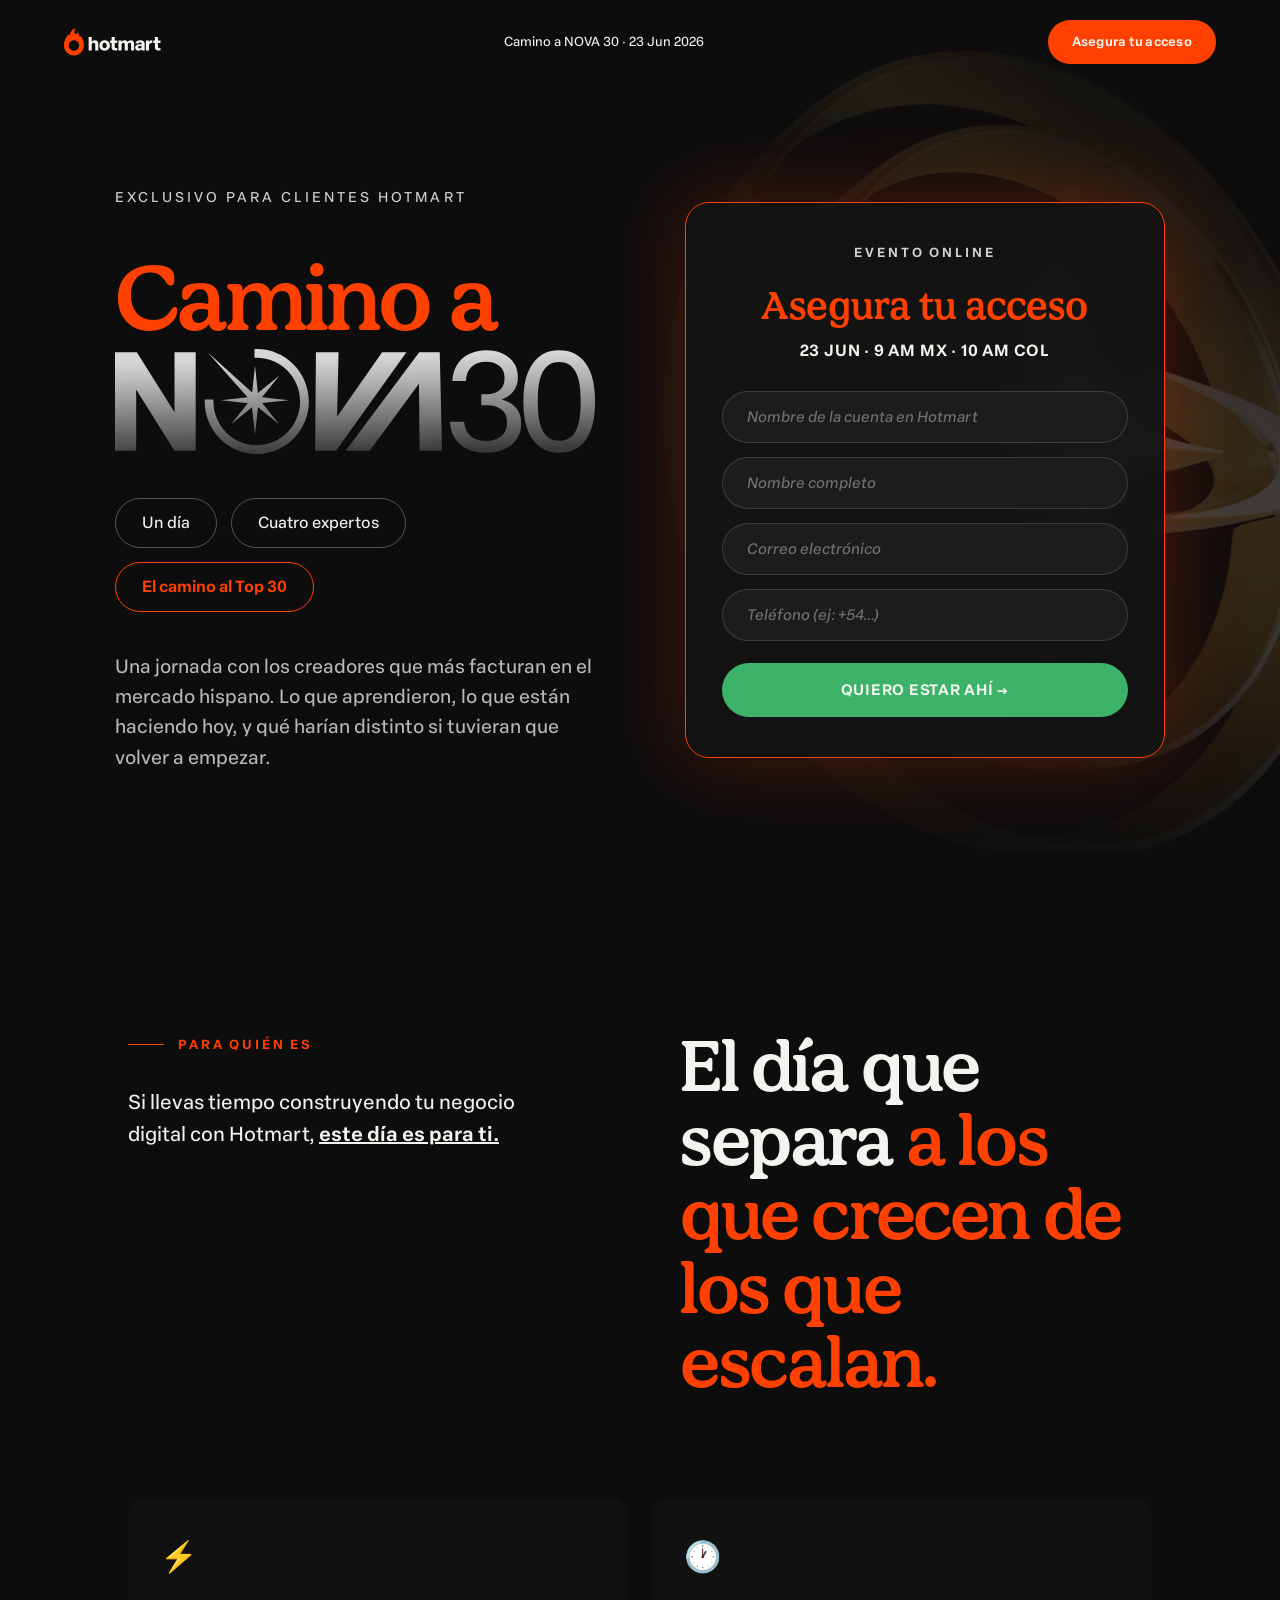
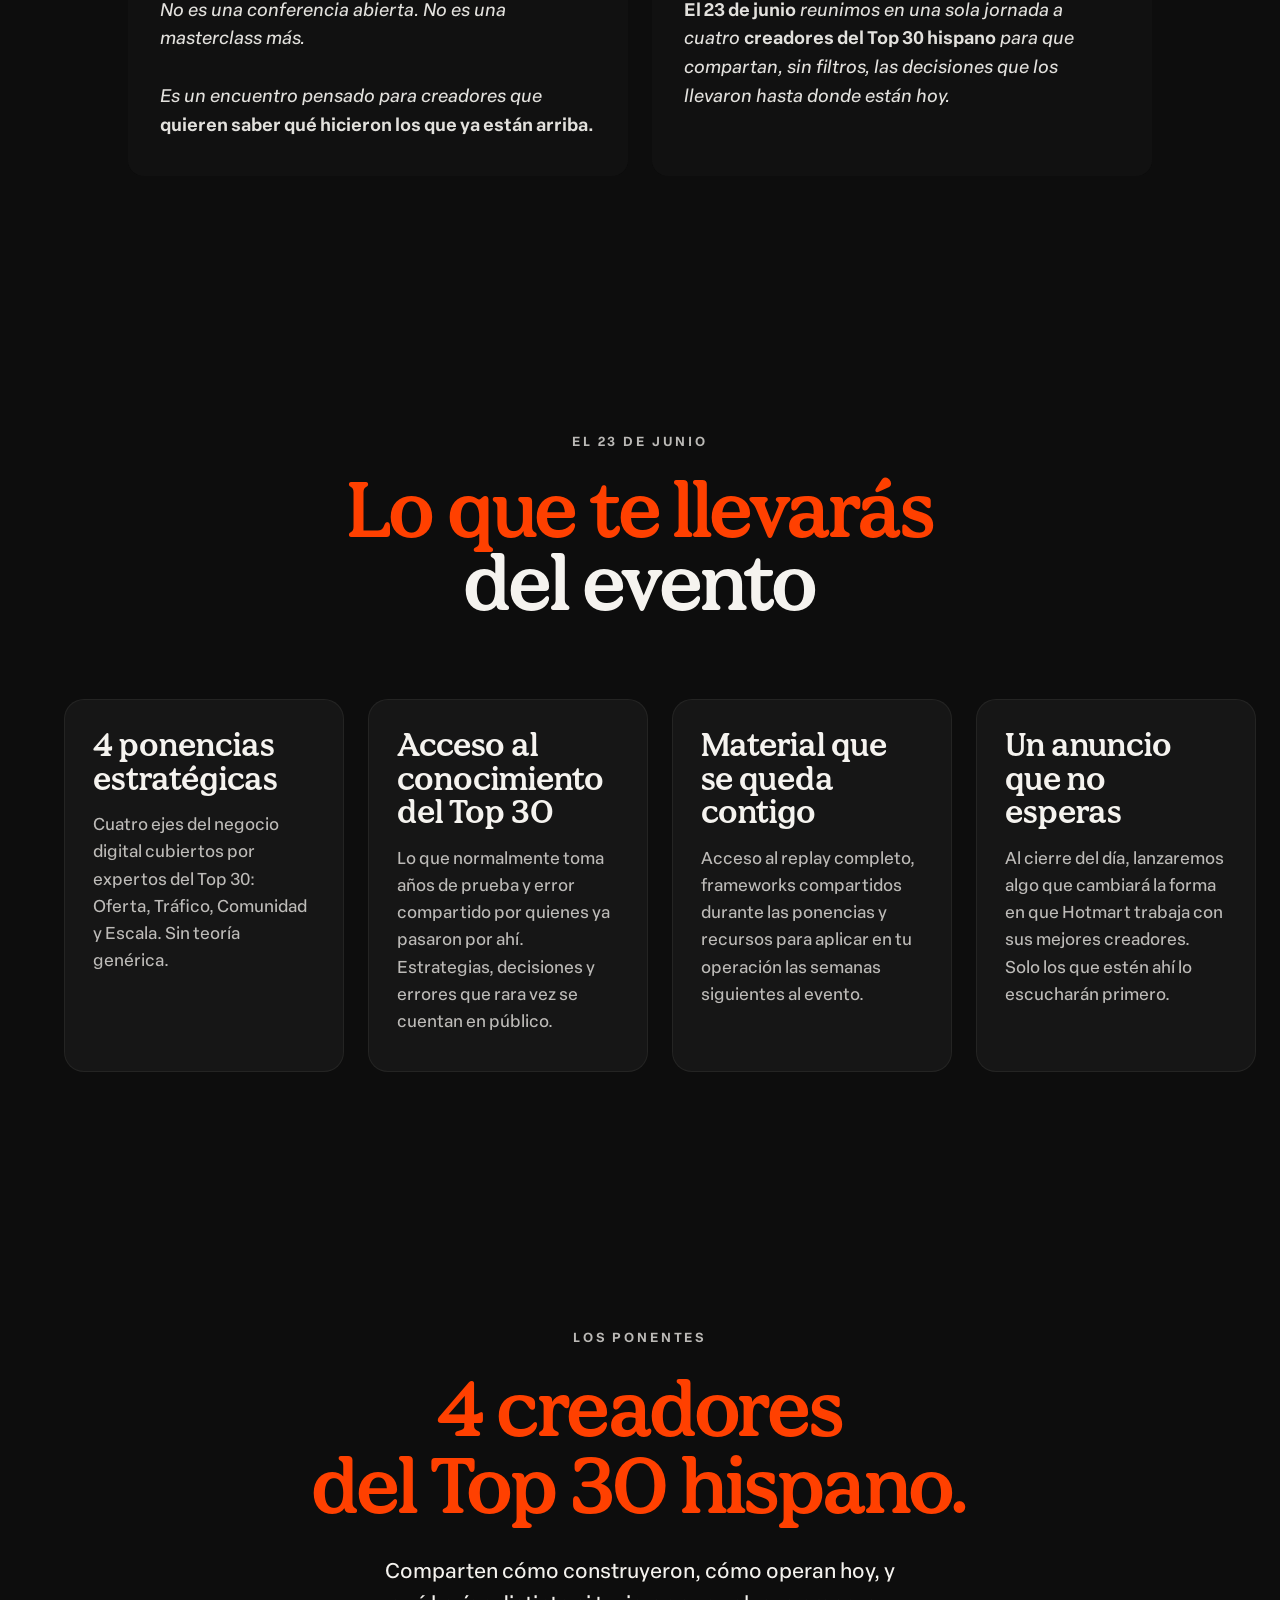
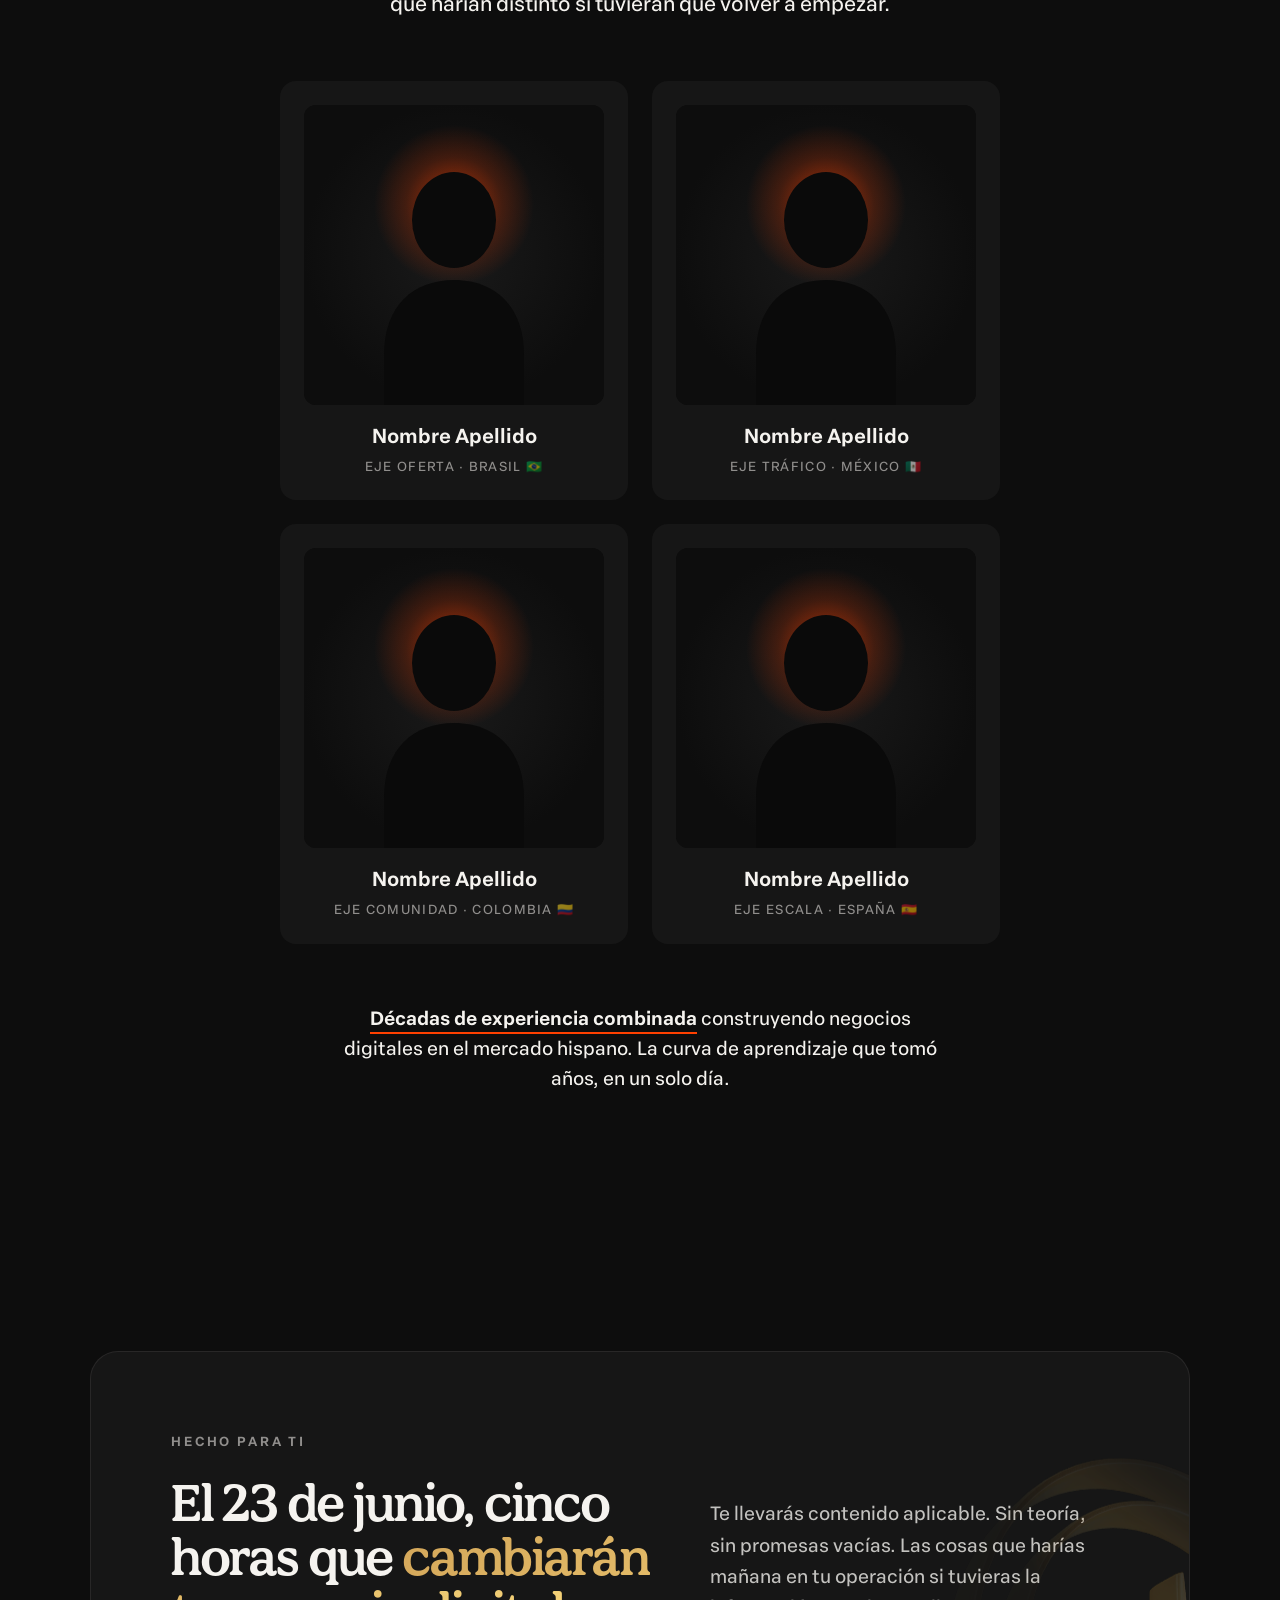
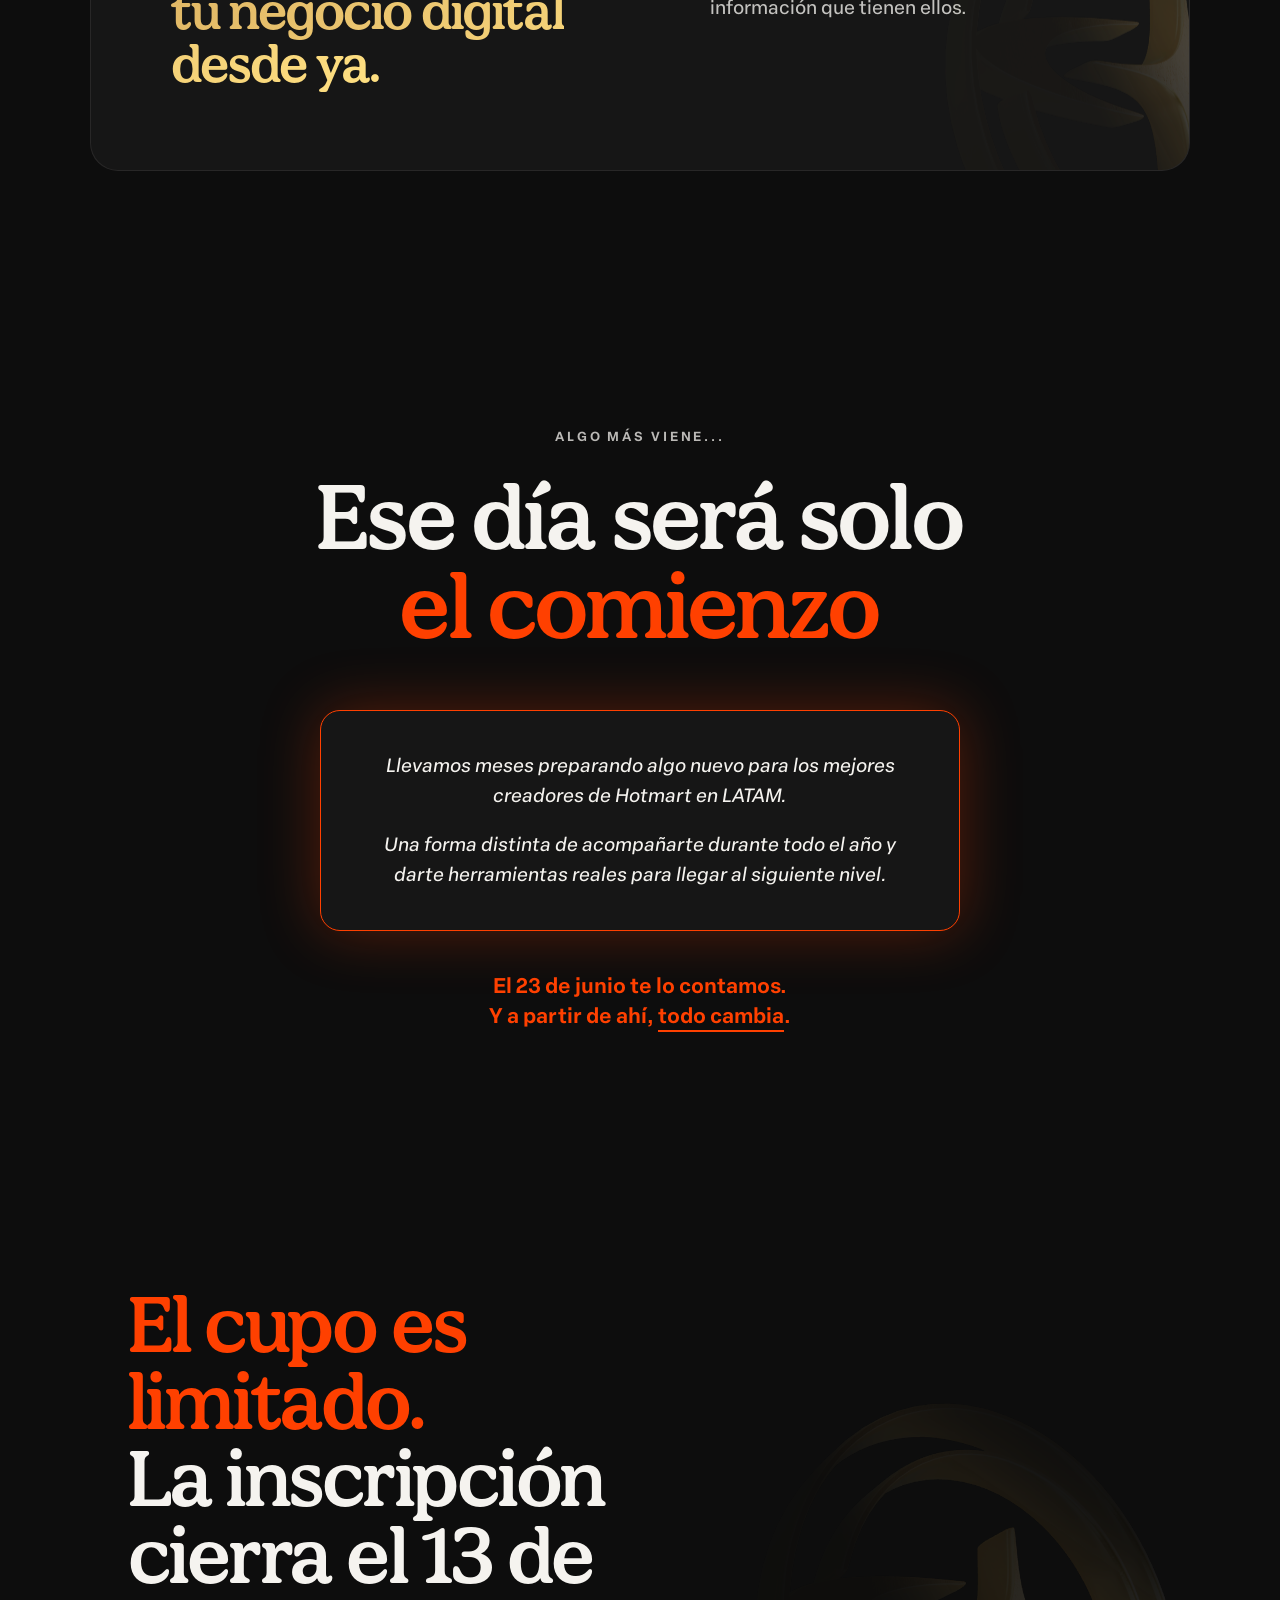
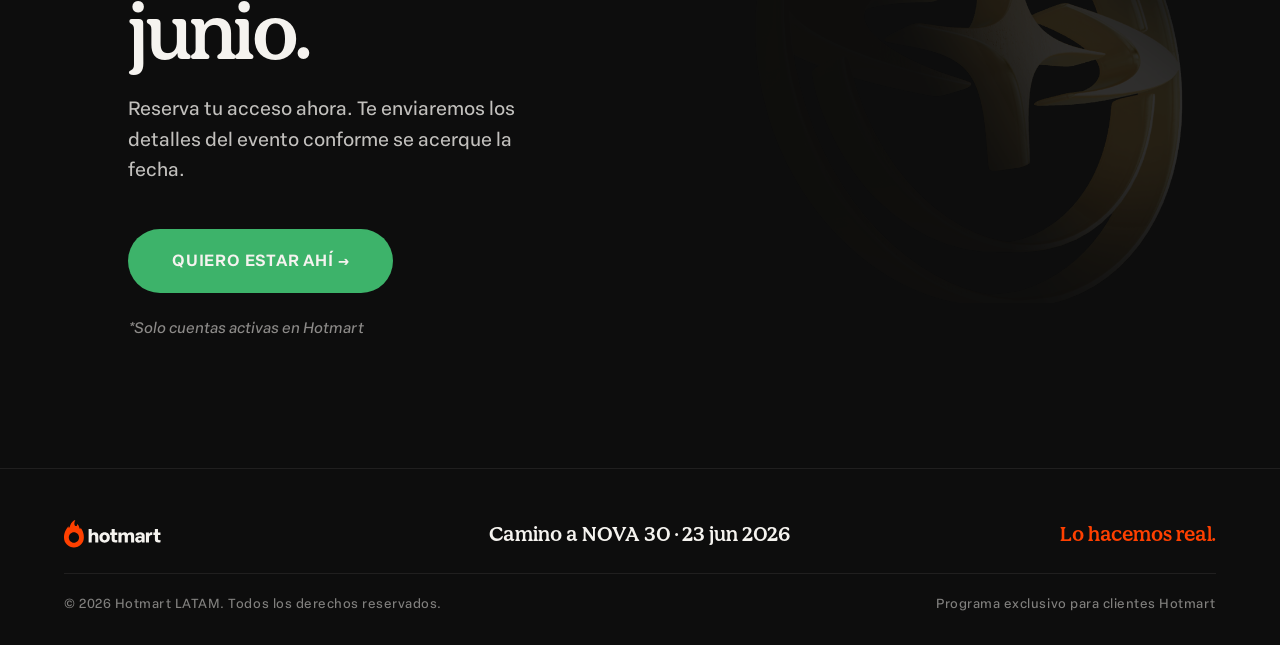
==== commit e5f898d5: "fix: quitando popup de inscripcion exitosa" ====
--- a/index.html
+++ b/index.html
@@ -3,7 +3,7 @@
 <head>
 <meta charset="UTF-8">
 <meta name="viewport" content="width=device-width, initial-scale=1.0">
-<title>Camino a NOVA 30 — Hotmart · Platinum</title>
+<title>Camino a NOVA 30 — Hotmart</title>
 <meta name="description" content="Una jornada con los creadores que más facturan en el mercado hispano. 23 de junio 2026. Exclusivo para clientes Hotmart.">
 <meta property="og:title" content="Camino a NOVA 30 — Hotmart">
 <meta property="og:description" content="Un día. Cuatro expertos. El camino al Top 30.">
@@ -32,7 +32,7 @@
 <!-- ============ HERO ============ -->
 <section class="hero" id="hero">
   <div class="hero-orb">
-    <img src="assets/orbs/orb-silver.svg" alt="">
+    <img src="assets/orbs/orb-gold.svg" alt="">
   </div>
 
   <div class="hero-content">
@@ -58,38 +58,33 @@
 
   <div class="hero-form-wrap" id="form-target">
     <form class="hero-form" id="hero-form" novalidate>
-      <p class="form-tag">EVENTO ONLINE</p>
-      <h2 class="form-title">Asegura tu acceso</h2>
-      <p class="form-date">23 JUN · 9 AM MX · 10 AM COL</p>
-
-      <div class="form-group">
-          <input list="contas-list" id="conta-input" class="form-input" placeholder="Nombre de la cuenta en Hotmart" required>
-          <datalist id="contas-list">
-              </datalist>
-          <input type="hidden" id="unique_id_real">
-      </div>
-      <div class="form-group">
-          <input type="text" id="nome-completo" class="form-input" placeholder="Nombre completo" required>
-      </div>
-      <div class="form-group">
-          <input type="email" id="correo-electronico" class="form-input" placeholder="Correo electrónico" required>
-      </div>
-      <div class="form-group">
-          <input type="tel" id="telefono-cliente" class="form-input" placeholder="Teléfono (ej: +54...)" required>
-      </div>
-
-      <button type="submit" class="form-submit" id="btn-enviar">QUIERO ESTAR AHÍ →</button>
-
-      <div class="form-error" role="alert"></div>
-      <div class="form-success" role="status"></div>
-
-      <p class="form-helper">*Te enviaremos los detalles a tu correo</p>
-
-      <div class="form-trust">
-        <strong>Acceso 100% gratuito</strong> · Cupos limitados<br>
-        Solo para clientes Hotmart
-      </div>
-    </form>
+  <p class="form-tag">EVENTO ONLINE</p>
+  <h2 class="form-title">Asegura tu acceso</h2>
+  <p class="form-date">23 JUN · 9 AM MX · 10 AM COL</p>
+      
+  <div class="form-field">
+    <input list="contas-list" id="conta-input" class="form-input" placeholder="Nombre de la cuenta en Hotmart" required>
+    <datalist id="contas-list">
+      </datalist>
+    <input type="hidden" name="unique_id" id="unique_id_real">
+  </div>
+  
+  <div class="form-field">
+    <input type="text" name="name" id="nome-completo" class="form-input" placeholder="Nombre completo" required autocomplete="name">
+  </div>
+  
+  <div class="form-field">
+    <input type="email" name="email" id="correo-electronico" class="form-input" placeholder="Correo electrónico" required autocomplete="email">
+  </div>
+  
+  <div class="form-field">
+    <input type="tel" name="phone" id="telefono-cliente" class="form-input" placeholder="Teléfono (ej: +54...)" required>
+  </div>
+  
+  <button type="submit" class="form-submit" id="btn-enviar">QUIERO ESTAR AHÍ →</button>
+  <div class="form-error" role="alert"></div>
+  <div class="form-success" role="status"></div>
+</form>
   </div>
 </section>
 
@@ -212,16 +207,16 @@
 
 <!-- ============ BLOQUE 5 — PERSONALIZADO ============ -->
 <section class="personalizado">
-  <div class="personalizado-card platinum">
-    <img src="assets/orbs/orb-silver.svg" alt="" class="personalizado-orb">
+  <div class="personalizado-card gold">
+    <img src="assets/orbs/orb-gold.svg" alt="" class="personalizado-orb">
     <div class="personalizado-content">
       <div class="personalizado-tag">HECHO PARA TI</div>
       <h2 class="personalizado-title display">
-        El 23 de junio, cinco horas que <span class="accent">te ahorrarán meses de prueba y error.</span>
+        El 23 de junio, cinco horas que <span class="accent">cambiarán tu negocio digital desde ya.</span>
       </h2>
     </div>
     <div class="personalizado-body">
-      <p>Te llevarás cinco horas con creadores que ya pasaron por donde tú estás hoy. Su experiencia te ahorra meses de prueba y error en las decisiones más caras del crecimiento.</p>
+      <p>Te llevarás contenido aplicable. Sin teoría, sin promesas vacías. Las cosas que harías mañana en tu operación si tuvieras la información que tienen ellos.</p>
     </div>
   </div>
 </section>
@@ -247,7 +242,7 @@
 
 <!-- ============ BLOQUE 7 — CIERRE ============ -->
 <section class="cierre" id="cierre">
-  <img src="assets/orbs/orb-silver.svg" alt="" class="cierre-orb">
+  <img src="assets/orbs/orb-gold.svg" alt="" class="cierre-orb">
   <div class="container">
     <div class="cierre-content reveal">
       <h2 class="cierre-title display">
@@ -278,99 +273,103 @@
 </footer>
 
 <script src="js/main.js"></script>
-    <script>
-    document.addEventListener('DOMContentLoaded', function() {
-        const contasInput = document.getElementById('conta-input');
-        const datalist = document.getElementById('contas-list');
-        const hiddenInput = document.getElementById('unique_id_real');
-        const formElemento = document.getElementById('hero-form');
-        
-        let nombreGrupoSeleccionado = "";
-
-        // 1. CARGA EL JSON ESPECÍFICO DE PLATINUM
-        fetch('./comunidad_platinum_account_names.json')
-            .then(response => {
-                if (!response.ok) throw new Error('Archivo de cuentas Platinum no encontrado');
-                return response.json();
-            })
-            .then(data => {
-                datalist.innerHTML = "";
-                data.forEach(item => {
-                    const option = document.createElement('option');
-                    option.value = `${item.account_group_name} - ${item.user_account_name}`;
-                    option.setAttribute('data-id', item.unique_id);
-                    option.setAttribute('data-grupo', item.account_group_name);
-                    datalist.appendChild(option);
+
+<script>
+document.addEventListener('DOMContentLoaded', function() {
+    const contasInput = document.getElementById('conta-input');
+    const datalist = document.getElementById('contas-list');
+    const hiddenInput = document.getElementById('unique_id_real');
+    const formElemento = document.getElementById('hero-form');
+    
+    let nombreGrupoSeleccionado = "";
+
+    // 1. Carrega o arquivo JSON diretamente da raiz da Vercel
+    fetch('./comunidad_gold_account_names.json')
+        .then(response => {
+            if (!response.ok) throw new Error('Archivo de cuentas no encontrado');
+            return response.json();
+        })
+        .then(data => {
+            datalist.innerHTML = "";
+            data.forEach(item => {
+                const option = document.createElement('option');
+                option.value = `${item.account_group_name} - ${item.user_account_name}`;
+                option.setAttribute('data-id', item.unique_id);
+                option.setAttribute('data-grupo', item.account_group_name);
+                datalist.appendChild(option);
+            });
+            console.log("Cuentas cargadas con éxito.");
+        })
+        .catch(error => console.error('Error al cargar cuentas:', error));
+
+    // 2. Detecta a conta selecionada para extrair o ID e Grupo
+    contasInput.addEventListener('input', function() {
+        const val = this.value;
+        const options = datalist.options;
+        hiddenInput.value = "";
+        nombreGrupoSeleccionado = "";
+
+        for (let i = 0; i < options.length; i++) {
+            if (options[i].value === val) {
+                hiddenInput.value = options[i].getAttribute('data-id');
+                nombreGrupoSeleccionado = options[i].getAttribute('data-grupo');
+                break;
+            }
+        }
+    });
+
+    // 3. Envia os dados para a Serverless Function nativa (/api/subscribe)
+    if (formElemento) {
+        formElemento.addEventListener('submit', async function(e) {
+            e.preventDefault();
+
+            if (!hiddenInput.value) {
+                alert("Seleccione su cuenta de Hotmart del menú desplegable. Si no la encuentra entre las opciones, por favor póngase en contacto con su gerente de cuentas.");
+                return;
+            }
+
+            const datosFormulario = {
+                email: document.getElementById('correo-electronico').value,
+                nombre: document.getElementById('nome-completo').value,
+                telefono: document.getElementById('telefono-cliente').value,
+                unique_id: hiddenInput.value,
+                nombre_grupo: nombreGrupoSeleccionado
+            };
+
+            const botonEnviar = document.getElementById('btn-enviar');
+            const textoOriginal = botonEnviar ? botonEnviar.innerText : "QUIERO ESTAR AHÍ →";
+            
+            if (botonEnviar) {
+                botonEnviar.disabled = true;
+                botonEnviar.innerText = "Procesando...";
+            }
+
+            try {
+                const respuesta = await fetch('/api/subscribe', {
+                    method: 'POST',
+                    headers: { 'Content-Type': 'application/json' },
+                    body: JSON.stringify(datosFormulario)
                 });
-                console.log("Cuentas Platinum cargadas.");
-            })
-            .catch(error => console.error('Error:', error));
-
-        // 2. DETECTAR SELECCIÓN
-        contasInput.addEventListener('input', function() {
-            const val = this.value;
-            const options = datalist.options;
-            hiddenInput.value = "";
-            nombreGrupoSeleccionado = "";
-
-            for (let i = 0; i < options.length; i++) {
-                if (options[i].value === val) {
-                    hiddenInput.value = options[i].getAttribute('data-id');
-                    nombreGrupoSeleccionado = options[i].getAttribute('data-grupo');
-                    break;
+
+                if (respuesta.ok) {
+                    window.location.href = 'gracias.html';
+                } else {
+                    alert("Hubo un error en la inscripción. Por favor, intente de nuevo.");
+                }
+            } catch (error) {
+                console.error("Error de conexión:", error);
+                alert("Error de conexión con el servidor.");
+            } finally {
+                if (botonEnviar) {
+                    botonEnviar.disabled = false;
+                    botonEnviar.innerText = textoOriginal;
                 }
             }
         });
-
-        // 3. ENVÍO AL SERVIDOR
-        if (formElemento) {
-            formElemento.addEventListener('submit', async function(e) {
-                e.preventDefault();
-
-                // TEXTO AMIGABLE AJUSTADO
-                if (!hiddenInput.value) {
-                    alert("Seleccione su cuenta de Hotmart del menú desplegable. Si no la encuentra entre las opciones, por favor póngase en contacto con su gerente de cuentas.");
-                    return;
-                }
-
-                const datosFormulario = {
-                    email: document.getElementById('correo-electronico').value,
-                    nombre: document.getElementById('nome-completo').value,
-                    telefono: document.getElementById('telefono-cliente').value,
-                    unique_id: hiddenInput.value,
-                    nombre_grupo: nombreGrupoSeleccionado
-                };
-
-                const botonEnviar = document.getElementById('btn-enviar');
-                if (botonEnviar) {
-                    botonEnviar.disabled = true;
-                    botonEnviar.innerText = "Procesando...";
-                }
-
-                try {
-                    const resposta = await fetch('/api/subscribe', {
-                        method: 'POST',
-                        headers: { 'Content-Type': 'application/json' },
-                        body: JSON.stringify(datosFormulario)
-                    });
-
-                    if (resposta.ok) {
-                        alert("¡Inscripción exitosa!");
-                        formElemento.reset();
-                    } else {
-                        alert("Hubo un error en la inscripción. Por favor, intente de nuevo.");
-                    }
-                } catch (error) {
-                    alert("Error de conexión con el servidor.");
-                } finally {
-                    if (botonEnviar) {
-                        botonEnviar.disabled = false;
-                        botonEnviar.innerText = "QUIERO ESTAR AHÍ →";
-                    }
-                }
-            });
-        }
-    });
-    </script>
+    }
+});
+</script>
+
 </body>
 </html>
+
